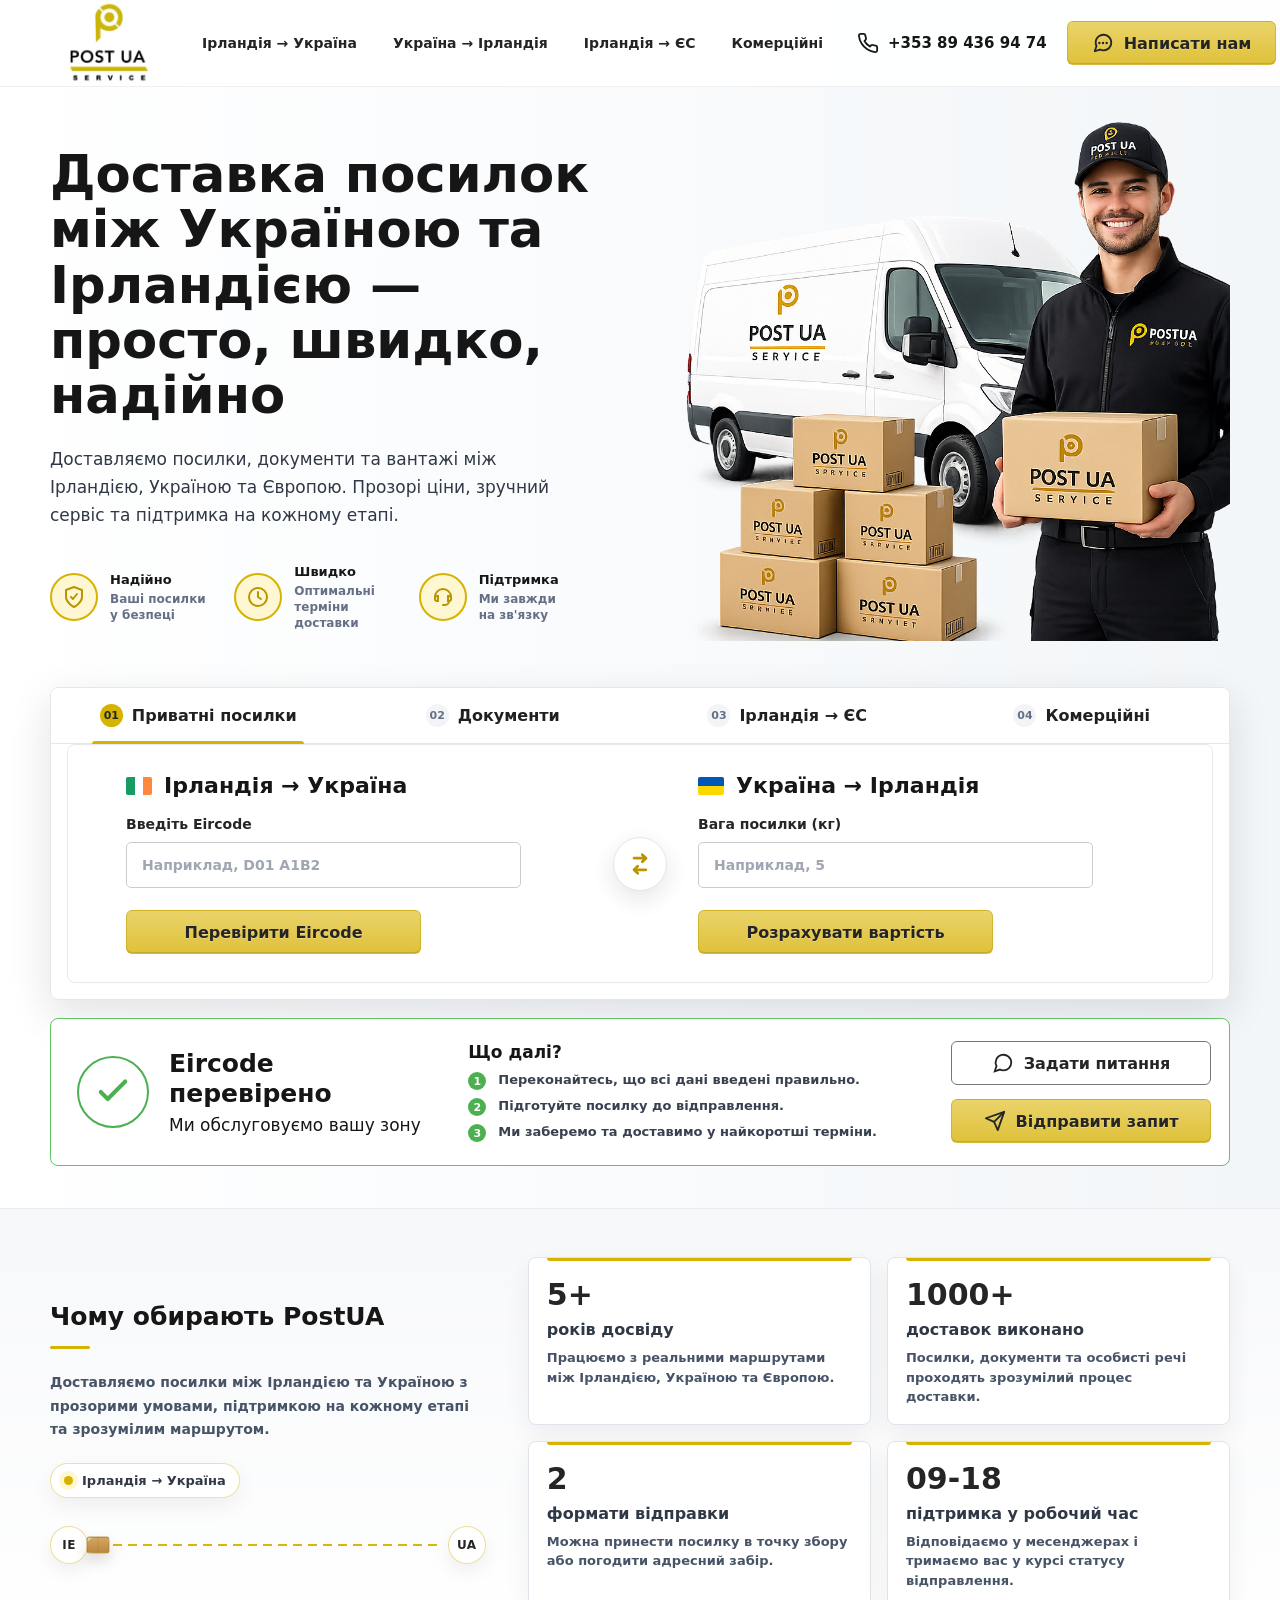
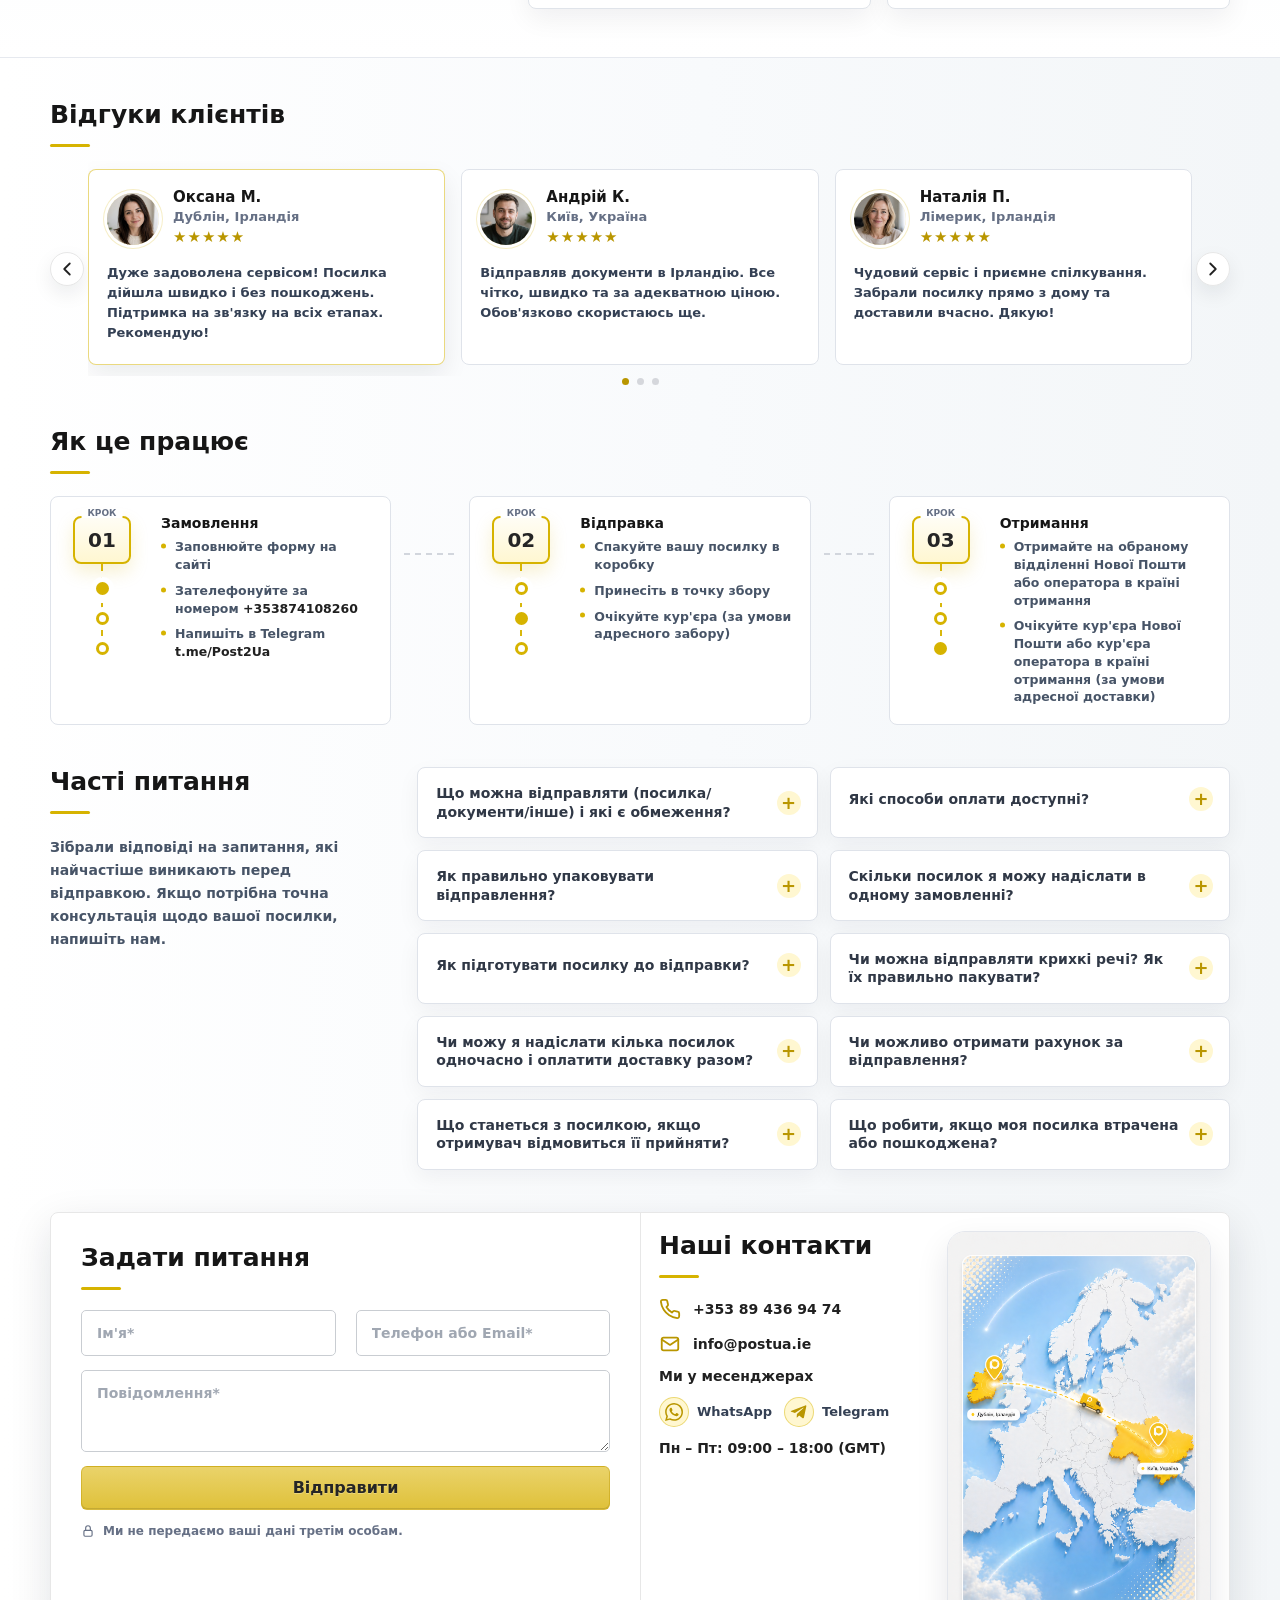
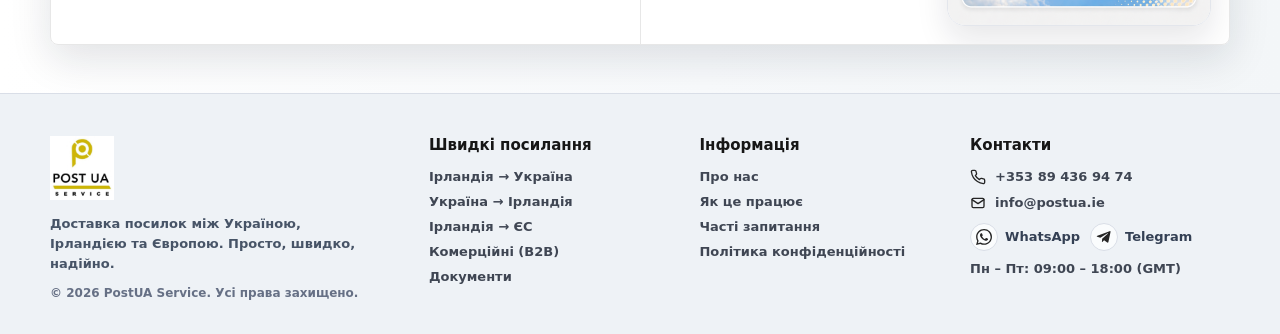
==== index.html @ bb4e8185 "Add PostUA landing page" ====
<!doctype html>
<html lang="uk">
<head>
  <meta charset="utf-8">
  <meta name="viewport" content="width=device-width, initial-scale=1">
  <title>Post UA Service</title>
  <style>
    :root {
      --yellow: #d6b300;
      --yellow-dark: #b99600;
      --yellow-soft: #fff7d1;
      --yellow-rgb: 214, 179, 0;
      --button-yellow: #dfc13a;
      --button-yellow-hover: #d3b423;
      --button-text: #252525;
      --hover-surface: #fffdf5;
      --hover-accent: rgba(214, 179, 0, 0.12);
      --hover-border: rgba(214, 179, 0, 0.42);
      --hover-shadow: 0 10px 24px rgba(15, 23, 42, 0.075);
      --ink: #161616;
      --muted: #667085;
      --line: #e7e7e7;
      --soft: #f8f8f8;
      --green: #4caf50;
      --shadow: 0 14px 42px rgba(15, 23, 42, 0.12);
      --radius: 8px;
      font-family: Inter, ui-sans-serif, system-ui, -apple-system, BlinkMacSystemFont, "Segoe UI", Arial, sans-serif;
    }

    * {
      box-sizing: border-box;
    }

    body {
      margin: 0;
      color: var(--ink);
      background: #fff;
      letter-spacing: 0;
    }

    a {
      color: inherit;
      text-decoration: none;
    }

    button,
    input,
    textarea,
    select {
      font: inherit;
    }

    button {
      cursor: pointer;
    }

    .page {
      overflow: hidden;
      background: linear-gradient(90deg, #ffffff 0%, #f8fafc 55%, #f3f6f8 100%);
    }

    .container {
      width: min(1180px, calc(100% - 48px));
      margin: 0 auto;
    }

    .site-header {
      position: relative;
      z-index: 10;
      background: rgba(255, 255, 255, 0.95);
      border-bottom: 1px solid rgba(231, 231, 231, 0.65);
    }

    .header-inner {
      position: relative;
      display: flex;
      align-items: center;
      gap: 34px;
      min-height: 78px;
    }

    .logo {
      display: inline-flex;
      align-items: center;
      justify-content: center;
      min-width: 118px;
      line-height: 1;
    }

    .logo-img {
      display: block;
      width: 86px;
      height: auto;
    }

    .site-footer .logo-img {
      width: 64px;
    }

    .site-footer .logo {
      min-width: 0;
      justify-content: flex-start;
    }

    .nav {
      display: flex;
      align-items: center;
      justify-content: center;
      flex: 1;
      gap: 36px;
      color: #242424;
      font-size: 14px;
      font-weight: 650;
      white-space: nowrap;
    }

    .menu-toggle {
      display: none;
      width: 44px;
      height: 44px;
      align-items: center;
      justify-content: center;
      flex: 0 0 auto;
      border: 1px solid #dfe3ea;
      border-radius: 6px;
      background: #fff;
      color: #202020;
      box-shadow: 0 8px 18px rgba(15, 23, 42, 0.06);
    }

    .menu-toggle-lines {
      display: grid;
      gap: 5px;
      width: 20px;
    }

    .menu-toggle-lines span {
      display: block;
      height: 2px;
      border-radius: 2px;
      background: currentColor;
      transition: transform 160ms ease, opacity 160ms ease;
    }

    .menu-toggle[aria-expanded="true"] .menu-toggle-lines span:nth-child(1) {
      transform: translateY(7px) rotate(45deg);
    }

    .menu-toggle[aria-expanded="true"] .menu-toggle-lines span:nth-child(2) {
      opacity: 0;
    }

    .menu-toggle[aria-expanded="true"] .menu-toggle-lines span:nth-child(3) {
      transform: translateY(-7px) rotate(-45deg);
    }

    .header-actions {
      display: flex;
      align-items: center;
      gap: 20px;
      margin-left: auto;
      white-space: nowrap;
    }

    .phone-link {
      display: inline-flex;
      align-items: center;
      gap: 9px;
      font-size: 15px;
      font-weight: 800;
    }

    .icon {
      display: inline-flex;
      width: 22px;
      height: 22px;
      align-items: center;
      justify-content: center;
      flex: 0 0 auto;
    }

    .btn {
      display: inline-flex;
      align-items: center;
      justify-content: center;
      gap: 10px;
      min-height: 44px;
      padding: 0 24px;
      border: 1px solid rgba(185, 150, 0, 0.42);
      border-radius: 6px;
      font-weight: 800;
      color: var(--button-text);
      background: linear-gradient(180deg, #ead36a 0%, var(--button-yellow) 100%);
      text-shadow: 0 1px 0 rgba(255, 255, 255, 0.28);
      box-shadow: inset 0 -1px 0 rgba(0, 0, 0, 0.12);
      transition: transform 160ms ease, box-shadow 160ms ease, background 160ms ease, border-color 160ms ease;
    }

    .btn:hover {
      transform: translateY(-1px);
      border-color: rgba(169, 136, 0, 0.58);
      background: linear-gradient(180deg, #e6cd55 0%, var(--button-yellow-hover) 100%);
      box-shadow: 0 7px 16px rgba(var(--yellow-rgb), 0.18), inset 0 -1px 0 rgba(0, 0, 0, 0.12);
    }

    .btn-outline {
      background: #fff;
      border-color: #767676;
      box-shadow: none;
    }

    .btn-outline:hover {
      background: #fbfbfb;
      box-shadow: 0 8px 18px rgba(15, 23, 42, 0.08);
    }

    .hero {
      position: relative;
      padding: 34px 0 104px;
      min-height: 500px;
    }

    .hero-inner {
      position: relative;
      display: grid;
      grid-template-columns: minmax(420px, 0.92fr) minmax(430px, 1fr);
      align-items: center;
      gap: 34px;
    }

    .hero-copy {
      position: relative;
      z-index: 3;
      padding-top: 16px;
    }

    .hero h1 {
      max-width: 620px;
      margin: 0;
      font-size: clamp(35px, 4vw, 52px);
      line-height: 1.08;
      letter-spacing: 0;
      font-weight: 900;
    }

    .hero p {
      max-width: 525px;
      margin: 22px 0 0;
      color: #303846;
      font-size: 17px;
      line-height: 1.65;
      font-weight: 500;
    }

    .hero-features {
      display: grid;
      grid-template-columns: repeat(3, minmax(0, 1fr));
      gap: 28px;
      max-width: 525px;
      margin-top: 34px;
    }

    .feature {
      display: grid;
      grid-template-columns: 48px 1fr;
      gap: 12px;
      align-items: center;
      min-width: 0;
    }

    .feature .feature-icon {
      width: 48px;
      height: 48px;
      display: inline-flex;
      align-items: center;
      justify-content: center;
      border: 2px solid var(--yellow);
      border-radius: 50%;
      color: var(--yellow-dark);
      background: var(--yellow-soft);
    }

    .feature .feature-icon svg {
      width: 24px;
      height: 24px;
      display: block;
    }

    .feature strong,
    .mini-title {
      display: block;
      font-size: 13px;
      font-weight: 900;
    }

    .feature-text {
      display: block;
      min-width: 0;
    }

    .feature-text span {
      display: block;
      margin-top: 4px;
      color: var(--muted);
      font-size: 12px;
      line-height: 1.35;
      font-weight: 600;
    }

    .hero-art {
      position: relative;
      z-index: 1;
      width: 100%;
      min-height: 470px;
      max-height: 520px;
      aspect-ratio: 1.08 / 1;
      margin: 0;
      overflow: hidden;
      border-radius: 8px;
      background: transparent;
    }

    .hero-original-img {
      position: absolute;
      inset: 0;
      width: 100%;
      height: 100%;
      display: block;
      object-fit: cover;
      object-position: 58% center;
      transform: scale(1.02);
    }

    .hero-art::before {
      display: none;
    }

    .hero-art::after {
      display: none;
    }

    .hero-art svg {
      display: none;
    }

    .booking {
      position: relative;
      z-index: 4;
      margin-top: -58px;
    }

    .booking-card,
    .result-panel,
    .contact-panel {
      background: rgba(255, 255, 255, 0.98);
      border: 1px solid var(--line);
      border-radius: var(--radius);
      box-shadow: var(--shadow);
    }

    .booking-card {
      overflow: hidden;
    }

    .tabs {
      display: grid;
      grid-template-columns: repeat(4, 1fr);
      min-height: 56px;
      border-bottom: 1px solid var(--line);
      background: #fff;
    }

    .tab {
      position: relative;
      display: inline-flex;
      align-items: center;
      justify-content: center;
      gap: 9px;
      border: 0;
      background: transparent;
      color: #202020;
      padding: 0 10px;
      font-weight: 750;
    }

    .tab-step {
      width: 23px;
      height: 23px;
      display: inline-flex;
      align-items: center;
      justify-content: center;
      border-radius: 999px;
      background: #f2f4f7;
      color: #667085;
      font-size: 11px;
      font-weight: 900;
      line-height: 1;
      transition: background 160ms ease, color 160ms ease;
    }

    .tab[aria-selected="true"] .tab-step {
      background: var(--yellow);
      color: var(--button-text);
    }

    .tab[aria-selected="true"]::after {
      content: "";
      position: absolute;
      left: 14%;
      right: 14%;
      bottom: -1px;
      height: 3px;
      background: var(--yellow);
      border-radius: 3px 3px 0 0;
    }

    .booking-body {
      position: relative;
      display: grid;
      grid-template-columns: 1fr 1fr;
      min-height: 208px;
      margin: 0 16px 16px;
      overflow: hidden;
      border: 1px solid #e5e8ed;
      border-radius: 8px;
      background: #fff;
    }

    .booking-panel {
      display: none;
    }

    .booking-panel.is-active {
      display: grid;
    }

    .booking-body.booking-body-single {
      grid-template-columns: minmax(0, 1fr) minmax(280px, 0.82fr);
    }

    .route-form {
      display: flex;
      flex-direction: column;
      align-items: flex-start;
      justify-content: center;
      padding: 28px 58px 28px;
    }

    .route-form .field + .field {
      margin-top: 16px;
    }

    .route-form + .route-form {
      border-left: 1px solid var(--line);
    }

    .stage-note {
      display: flex;
      flex-direction: column;
      justify-content: center;
      gap: 10px;
      padding: 28px 34px;
      border-left: 1px solid var(--line);
      background: #fbfcfd;
    }

    .stage-note strong {
      color: var(--yellow-dark);
      font-size: 13px;
      font-weight: 900;
      text-transform: uppercase;
      letter-spacing: 0.04em;
    }

    .stage-note h3 {
      margin: 0;
      font-size: 21px;
      line-height: 1.2;
    }

    .stage-note p {
      margin: 0;
      color: #475467;
      font-size: 14px;
      line-height: 1.55;
    }

    .booking-body.reverse .route-form[data-route="ie-ua"] {
      order: 3;
      border-left: 1px solid var(--line);
    }

    .booking-body.reverse .route-form[data-route="ua-ie"] {
      order: 1;
      border-left: 0;
    }

    .route-heading {
      display: flex;
      align-items: center;
      gap: 12px;
      margin: 0 0 17px;
      font-size: 22px;
      line-height: 1.2;
      font-weight: 900;
    }

    .flag {
      display: inline-grid;
      width: 26px;
      height: 18px;
      overflow: hidden;
      border-radius: 2px;
      box-shadow: inset 0 0 0 1px rgba(0, 0, 0, 0.08);
      flex: 0 0 auto;
    }

    .flag-ie {
      grid-template-columns: repeat(3, 1fr);
    }

    .flag-ie span:nth-child(1) { background: #169b62; }
    .flag-ie span:nth-child(2) { background: #fff; }
    .flag-ie span:nth-child(3) { background: #ff883e; }

    .flag-ua {
      grid-template-rows: repeat(2, 1fr);
    }

    .flag-ua span:nth-child(1) { background: #0057b8; }
    .flag-ua span:nth-child(2) { background: #ffd700; }

    .field {
      display: grid;
      gap: 10px;
      color: #262626;
      font-size: 14px;
      font-weight: 650;
      width: min(395px, 100%);
    }

    .field input,
    .field select,
    .field textarea {
      width: 100%;
      min-height: 46px;
      border: 1px solid #c9cdd2;
      border-radius: 5px;
      padding: 0 15px;
      color: #222;
      background: #fff;
      outline: none;
      transition: border 160ms ease, box-shadow 160ms ease;
    }

    .field input::placeholder,
    .field textarea::placeholder {
      color: #a0a7b2;
    }

    .field textarea {
      min-height: 82px;
      padding-top: 14px;
      resize: vertical;
    }

    .field input:focus,
    .field select:focus,
    .field textarea:focus {
      border-color: var(--yellow-dark);
      box-shadow: 0 0 0 3px rgba(var(--yellow-rgb), 0.18);
    }

    .route-form .btn {
      width: min(295px, 100%);
      margin-top: 22px;
    }

    .swap {
      position: absolute;
      left: 50%;
      top: 50%;
      width: 54px;
      height: 54px;
      display: inline-flex;
      align-items: center;
      justify-content: center;
      border: 1px solid #e3e6ea;
      border-radius: 50%;
      background: #fff;
      color: var(--yellow-dark);
      transform: translate(-50%, -50%);
      box-shadow: 0 8px 22px rgba(15, 23, 42, 0.11);
      transition: transform 160ms ease, box-shadow 160ms ease, border-color 160ms ease;
    }

    .swap:hover {
      border-color: rgba(var(--yellow-rgb), 0.45);
      transform: translate(-50%, -50%) scale(1.03);
      box-shadow: 0 10px 24px rgba(15, 23, 42, 0.14);
    }

    .swap svg {
      width: 28px;
      height: 28px;
    }

    .result-panel {
      display: grid;
      grid-template-columns: 1fr 1.25fr 260px;
      gap: 26px;
      align-items: center;
      margin-top: 18px;
      padding: 22px 18px 22px 26px;
      border-color: #63c466;
      box-shadow: none;
    }

    .result-status {
      display: grid;
      grid-template-columns: 72px 1fr;
      align-items: center;
      gap: 20px;
    }

    .check-circle {
      width: 72px;
      height: 72px;
      display: inline-flex;
      align-items: center;
      justify-content: center;
      border: 2px solid var(--green);
      border-radius: 50%;
      color: var(--green);
    }

    .result-status h2,
    .section-title,
    .contact-panel h2 {
      margin: 0;
      font-size: 25px;
      line-height: 1.2;
      font-weight: 900;
    }

    .result-status p {
      margin: 6px 0 0;
      font-size: 17px;
    }

    .next-steps h3 {
      margin: 0 0 10px;
      font-size: 17px;
      font-weight: 900;
    }

    .next-steps ol {
      display: grid;
      gap: 8px;
      margin: 0;
      padding: 0;
      list-style: none;
      color: #394150;
      font-size: 13px;
      font-weight: 600;
    }

    .next-steps li {
      display: grid;
      grid-template-columns: 20px 1fr;
      gap: 10px;
      align-items: start;
    }

    .step-number {
      width: 18px;
      height: 18px;
      display: inline-flex;
      align-items: center;
      justify-content: center;
      border-radius: 50%;
      color: #fff;
      background: var(--green);
      font-size: 11px;
      font-weight: 900;
    }

    .result-actions {
      display: grid;
      gap: 14px;
    }

    .result-actions .btn {
      width: 100%;
    }

    .section {
      padding: 42px 0 0;
    }

    .section-head {
      margin-bottom: 22px;
    }

    .section-title::after,
    .contact-panel h2::after {
      content: "";
      display: block;
      width: 40px;
      height: 3px;
      margin-top: 14px;
      border-radius: 3px;
      background: var(--yellow);
    }

    .why-section {
      margin-top: 42px;
      padding: 48px 0;
      background: linear-gradient(180deg, #f7f8fa 0%, #fff 100%);
      border-top: 1px solid #e6e9ef;
      border-bottom: 1px solid #e6e9ef;
    }

    .why {
      display: grid;
      grid-template-columns: minmax(300px, 0.9fr) minmax(0, 1.45fr);
      gap: 42px;
      align-items: center;
    }

    .why-copy {
      max-width: 440px;
    }

    .why p {
      margin: 0;
      color: #475467;
      font-size: 14px;
      line-height: 1.65;
      font-weight: 550;
    }

    .trust-badge {
      width: fit-content;
      display: inline-flex;
      align-items: center;
      gap: 9px;
      margin-top: 22px;
      padding: 9px 13px;
      border: 1px solid rgba(var(--yellow-rgb), 0.38);
      border-radius: 999px;
      background: #fff;
      color: #303846;
      font-size: 13px;
      font-weight: 800;
      box-shadow: 0 8px 22px rgba(15, 23, 42, 0.06);
      transition: opacity 160ms ease, border-color 180ms ease, box-shadow 180ms ease, transform 180ms ease;
    }

    .trust-badge.is-changing {
      opacity: 0.64;
    }

    .trust-badge::before {
      content: "";
      width: 9px;
      height: 9px;
      border-radius: 50%;
      background: var(--yellow);
      box-shadow: 0 0 0 5px var(--yellow-soft);
      animation: trustPulse 4.8s ease-in-out infinite;
    }

    .trust-route {
      display: grid;
      grid-template-columns: auto 1fr auto;
      align-items: center;
      gap: 10px;
      margin-top: 28px;
      color: #667085;
      font-size: 12px;
      font-weight: 900;
      letter-spacing: 0.04em;
    }

    .route-point {
      position: relative;
      width: 38px;
      height: 38px;
      display: inline-flex;
      align-items: center;
      justify-content: center;
      border: 1px solid rgba(var(--yellow-rgb), 0.42);
      border-radius: 50%;
      background: #fff;
      color: var(--button-text);
      box-shadow: 0 8px 18px rgba(15, 23, 42, 0.06);
      transition: transform 180ms ease, border-color 180ms ease, box-shadow 180ms ease;
      animation: routePointPulse 5.4s ease-in-out infinite;
    }

    .route-point:last-child {
      animation-delay: 1.35s;
    }

    .route-line {
      position: relative;
      height: 2px;
      background: repeating-linear-gradient(90deg, rgba(var(--yellow-rgb), 0.95) 0 9px, transparent 9px 15px);
      background-size: 30px 2px;
      animation: routeFlow 9s linear infinite;
    }

    .route-line::after {
      content: "";
      position: absolute;
      top: 50%;
      left: 0;
      width: 21px;
      height: 15px;
      border: 1px solid rgba(142, 108, 24, 0.42);
      border-radius: 3px;
      background:
        linear-gradient(135deg, rgba(255, 255, 255, 0.5) 0 12%, transparent 12% 100%),
        linear-gradient(90deg, transparent 0 46%, rgba(142, 108, 24, 0.25) 46% 54%, transparent 54%),
        linear-gradient(180deg, #d2a85f 0%, #bc8740 100%);
      box-shadow: 0 7px 14px rgba(92, 64, 28, 0.18);
      transform: translate(-50%, -50%);
      animation: routeParcel 14s ease-in-out infinite alternate;
    }

    .stats {
      display: grid;
      grid-template-columns: repeat(2, minmax(0, 1fr));
      gap: 16px;
    }

    .stat-card,
    .review-card,
    .work-step {
      min-width: 0;
      border: 1px solid var(--line);
      border-radius: var(--radius);
      background: #fff;
      box-shadow: 0 8px 24px rgba(15, 23, 42, 0.08);
    }

    .stat-card {
      position: relative;
      min-height: 154px;
      padding: 22px 18px 18px;
      text-align: left;
      border-color: #e0e4ea;
      border-radius: 8px;
      box-shadow: 0 10px 26px rgba(15, 23, 42, 0.06);
      overflow: hidden;
      transition: transform 180ms ease, border-color 180ms ease, box-shadow 180ms ease;
    }

    .stat-card::before {
      content: "";
      position: absolute;
      top: 0;
      left: 18px;
      right: 18px;
      height: 3px;
      border-radius: 0 0 3px 3px;
      background: var(--yellow);
      transition: left 180ms ease, right 180ms ease, height 180ms ease, background 180ms ease;
    }

    .stat-value {
      display: block;
      margin-bottom: 10px;
      color: var(--button-text);
      font-size: 30px;
      line-height: 1;
      font-weight: 900;
      transition: color 180ms ease, transform 180ms ease;
    }

    .stat-card strong {
      display: block;
      max-width: none;
      color: #303846;
      font-size: 16px;
      line-height: 1.25;
      font-weight: 850;
    }

    .stat-card span:not(.stat-value) {
      display: block;
      margin-top: 8px;
      color: #475467;
      font-size: 13px;
      line-height: 1.48;
      font-weight: 550;
    }

    .reviews-wrap {
      position: relative;
      padding: 0 38px;
    }

    .reviews-viewport {
      overflow: hidden;
      margin: -8px 0 -12px;
      padding: 8px 0 12px;
    }

    .reviews {
      --review-card-width: calc((100% - 32px) / 3);
      display: flex;
      gap: 16px;
      transition: transform 280ms ease;
      will-change: transform;
    }

    .review-card {
      flex: 0 0 var(--review-card-width);
      padding: 18px 18px 20px;
      min-height: 168px;
      border-color: #dfe3ea;
      box-shadow: none;
      transition: background 180ms ease, border-color 180ms ease, box-shadow 180ms ease, transform 180ms ease;
    }

    .review-card.is-active {
      border-color: rgba(var(--yellow-rgb), 0.5);
      box-shadow: 0 10px 26px rgba(15, 23, 42, 0.08);
    }

    @media (hover: hover) and (pointer: fine) {
      .review-card:hover {
        transform: translateY(-4px);
        border-color: var(--hover-border);
        background: var(--hover-surface);
        box-shadow: var(--hover-shadow);
      }
    }

    .review-top {
      display: grid;
      grid-template-columns: 52px 1fr;
      gap: 14px;
      align-items: center;
    }

    .avatar {
      width: 52px;
      height: 52px;
      display: inline-flex;
      align-items: center;
      justify-content: center;
      border-radius: 50%;
      overflow: hidden;
      background: #f4e5a7;
      box-shadow: 0 0 0 3px #fff, 0 0 0 4px rgba(var(--yellow-rgb), 0.22);
    }

    .avatar img {
      width: 100%;
      height: 100%;
      display: block;
      object-fit: cover;
    }

    .review-top strong {
      display: block;
      font-size: 15px;
      font-weight: 900;
    }

    .review-top span {
      display: block;
      margin-top: 3px;
      color: #667085;
      font-size: 13px;
      font-weight: 600;
    }

    .stars {
      margin-top: 4px;
      color: var(--yellow-dark);
      font-size: 15px;
      letter-spacing: 1px;
    }

    .review-card p {
      margin: 17px 0 0;
      color: #344054;
      font-size: 13px;
      line-height: 1.55;
      font-weight: 550;
    }

    .slider-btn {
      position: absolute;
      top: 50%;
      width: 34px;
      height: 34px;
      display: inline-flex;
      align-items: center;
      justify-content: center;
      border: 1px solid var(--line);
      border-radius: 50%;
      background: #fff;
      color: #222;
      transform: translateY(-50%);
      box-shadow: 0 8px 20px rgba(15, 23, 42, 0.08);
    }

    .slider-btn.prev { left: 0; }
    .slider-btn.next { right: 0; }

    .dots {
      display: flex;
      justify-content: center;
      gap: 8px;
      margin-top: 14px;
    }

    .dot {
      width: 7px;
      height: 7px;
      padding: 0;
      border: 0;
      border-radius: 50%;
      background: #d5d7dc;
      cursor: pointer;
    }

    .dot.active,
    .dot[aria-current="true"] {
      background: var(--yellow-dark);
    }

    .dot:focus-visible {
      outline: 2px solid rgba(var(--yellow-rgb), 0.55);
      outline-offset: 3px;
    }

    .work-grid {
      display: grid;
      grid-template-columns: repeat(3, 1fr);
      gap: 78px;
      position: relative;
    }

    .work-grid::before {
      content: none;
    }

    .work-step {
      position: relative;
      z-index: 1;
      display: grid;
      grid-template-columns: 74px 1fr;
      gap: 18px;
      align-items: start;
      min-height: 190px;
      padding: 18px 18px;
      border-color: #dfe3ea;
      box-shadow: none;
      transition: border-color 180ms ease, box-shadow 180ms ease;
    }

    .work-step:not(:last-child)::after {
      content: "";
      position: absolute;
      top: 56px;
      left: calc(100% + 14px);
      width: 50px;
      border-top: 2px dashed #d2d6dd;
    }

    .work-step strong {
      display: block;
      margin-bottom: 7px;
      font-size: 14px;
      font-weight: 900;
    }

    .work-step p {
      margin: 0;
      color: #475467;
      font-size: 12.5px;
      line-height: 1.42;
      font-weight: 550;
    }

    .work-list {
      display: grid;
      gap: 8px;
      margin: 0;
      padding: 0;
      list-style: none;
      color: #475467;
      font-size: 12.5px;
      line-height: 1.42;
      font-weight: 550;
    }

    .work-list li {
      position: relative;
      padding-left: 14px;
    }

    .work-list li::before {
      content: "";
      position: absolute;
      top: 0.62em;
      left: 0;
      width: 5px;
      height: 5px;
      border-radius: 50%;
      background: var(--yellow);
      transform: translateY(-50%);
    }

    .work-list a {
      color: #202020;
      font-weight: 800;
    }

    .work-visual {
      position: relative;
      width: 66px;
      min-height: 148px;
      display: grid;
      justify-items: center;
      align-content: start;
      margin-top: 1px;
    }

    .work-visual::before {
      content: "";
      position: absolute;
      top: 48px;
      bottom: 10px;
      left: 50%;
      width: 2px;
      background: repeating-linear-gradient(to bottom, rgba(var(--yellow-rgb), 0.95) 0 7px, transparent 7px 13px);
      transform: translateX(-50%);
      transition: opacity 180ms ease, filter 180ms ease;
    }

    .work-visual::after {
      content: "";
      position: absolute;
      top: 4px;
      left: 50%;
      width: 56px;
      height: 56px;
      border-radius: 50%;
      background: var(--hover-accent);
      opacity: 0;
      transform: translateX(-50%) scale(0.82);
      transition: opacity 180ms ease, transform 180ms ease;
    }

    .work-step-number {
      position: relative;
      z-index: 1;
      width: 58px;
      height: 48px;
      display: inline-flex;
      align-items: center;
      justify-content: center;
      border: 2px solid var(--yellow);
      border-radius: 8px;
      background: linear-gradient(180deg, #fffdf5 0%, var(--yellow-soft) 100%);
      color: var(--button-text);
      font-size: 20px;
      line-height: 1;
      font-weight: 900;
      box-shadow: 0 8px 18px rgba(var(--yellow-rgb), 0.18);
      transition: transform 180ms ease, background 180ms ease, box-shadow 180ms ease, border-color 180ms ease;
    }

    .work-step-number::before {
      content: "крок";
      position: absolute;
      top: -9px;
      left: 50%;
      padding: 0 6px;
      background: #fff;
      color: #667085;
      font-size: 9px;
      line-height: 1;
      font-weight: 800;
      text-transform: uppercase;
      transform: translateX(-50%);
      transition: color 180ms ease;
    }

    .work-route-dots {
      position: relative;
      z-index: 1;
      display: grid;
      gap: 17px;
      margin-top: 18px;
    }

    .work-route-dots span {
      width: 13px;
      height: 13px;
      border: 3px solid var(--yellow);
      border-radius: 50%;
      background: #fff;
      box-shadow: 0 0 0 5px #fff;
      transition: transform 180ms ease, border-color 180ms ease, background 180ms ease, box-shadow 180ms ease;
    }

    .work-route-dots span.is-active {
      background: var(--yellow);
    }

    @media (hover: hover) and (pointer: fine) {
      .work-step:hover {
        border-color: var(--hover-border);
        background: var(--hover-surface);
        box-shadow: var(--hover-shadow);
      }

      .work-step:hover .work-visual::before {
        opacity: 0.9;
        filter: drop-shadow(0 0 5px rgba(var(--yellow-rgb), 0.28));
      }

      .work-step:hover .work-visual::after {
        opacity: 1;
        transform: translateX(-50%) scale(1);
      }

      .work-step:hover .work-step-number {
        transform: translateY(-3px);
        border-color: var(--hover-border);
        background: linear-gradient(180deg, var(--hover-surface) 0%, var(--yellow-soft) 100%);
        box-shadow: 0 10px 22px rgba(var(--yellow-rgb), 0.18);
      }

      .work-step:hover .work-step-number::before {
        color: var(--yellow-dark);
      }

      .work-step:hover .work-route-dots span {
        transform: scale(1.08);
        border-color: var(--hover-border);
        box-shadow: 0 0 0 5px #fff, 0 7px 14px rgba(var(--yellow-rgb), 0.16);
      }

      .work-step:hover .work-route-dots span.is-active {
        transform: scale(1.22);
        background: var(--yellow);
        box-shadow: 0 0 0 5px #fff, 0 8px 18px rgba(var(--yellow-rgb), 0.18);
      }
    }

    .faq-block {
      display: grid;
      grid-template-columns: minmax(240px, 0.72fr) minmax(0, 1.8fr);
      gap: 42px;
      align-items: start;
    }

    .faq-intro {
      max-width: 380px;
      margin: 14px 0 0;
      color: #475467;
      font-size: 14px;
      line-height: 1.65;
      font-weight: 550;
    }

    .faq-list {
      display: grid;
      grid-template-columns: repeat(2, minmax(0, 1fr));
      gap: 12px;
    }

    .faq-item {
      min-width: 0;
      overflow: hidden;
      border: 1px solid #dfe3ea;
      border-radius: 8px;
      background: #fff;
      box-shadow: 0 8px 22px rgba(15, 23, 42, 0.05);
      transition: border-color 160ms ease, box-shadow 160ms ease, background 160ms ease, transform 160ms ease;
    }

    .faq-item[open] {
      border-color: rgba(var(--yellow-rgb), 0.55);
      box-shadow: 0 10px 26px rgba(15, 23, 42, 0.08);
    }

    .faq-item summary {
      position: relative;
      min-height: 62px;
      display: flex;
      align-items: center;
      padding: 16px 48px 16px 18px;
      color: #303846;
      cursor: pointer;
      list-style: none;
      font-size: 14px;
      line-height: 1.32;
      font-weight: 800;
      transition: color 160ms ease;
    }

    .faq-item summary::-webkit-details-marker {
      display: none;
    }

    .faq-item summary::after {
      content: "+";
      position: absolute;
      top: 50%;
      right: 16px;
      width: 24px;
      height: 24px;
      display: inline-flex;
      align-items: center;
      justify-content: center;
      border-radius: 50%;
      background: var(--yellow-soft);
      color: var(--yellow-dark);
      font-size: 18px;
      line-height: 1;
      font-weight: 900;
      transform: translateY(-50%);
      transition: background 160ms ease, color 160ms ease, transform 160ms ease, box-shadow 160ms ease;
    }

    .faq-item[open] summary::after {
      content: "-";
    }

    .faq-item p {
      margin: 0;
      padding: 0 18px 17px;
      color: #475467;
      font-size: 13px;
      line-height: 1.55;
      font-weight: 550;
    }

    @media (hover: hover) and (pointer: fine) {
      .faq-item:not([open]):hover {
        transform: translateY(-2px);
        border-color: var(--hover-border);
        background: var(--hover-surface);
        box-shadow: var(--hover-shadow);
      }

      .faq-item:not([open]):hover summary {
        color: #202020;
      }

      .faq-item:not([open]):hover summary::after {
        background: var(--yellow-soft);
        color: var(--button-text);
        transform: translateY(-50%) scale(1.06);
        box-shadow: 0 7px 15px rgba(var(--yellow-rgb), 0.18);
      }
    }

    .contact-panel {
      display: grid;
      grid-template-columns: minmax(0, 1fr) minmax(0, 1fr);
      align-items: stretch;
      overflow: hidden;
    }

    .question-form,
    .contact-info {
      min-width: 0;
      min-height: 360px;
      padding: 30px 30px 28px;
    }

    .question-form {
      display: flex;
      flex-direction: column;
    }

    .contact-info {
      position: relative;
      display: grid;
      grid-template-columns: minmax(215px, 1fr) minmax(0, 1fr);
      grid-template-rows: auto 1fr;
      column-gap: 24px;
      align-items: start;
      padding: 18px;
      border-left: 1px solid var(--line);
      overflow: hidden;
    }

    .form-grid {
      display: grid;
      grid-template-columns: 1fr 1fr;
      gap: 14px 20px;
      width: 100%;
      margin-top: 20px;
    }

    .form-grid .field {
      width: 100%;
      min-width: 0;
    }

    .form-grid .wide,
    .question-form .btn,
    .privacy {
      grid-column: 1 / -1;
    }

    .question-form .btn {
      width: 100%;
      margin-top: 0;
    }

    .privacy {
      display: flex;
      align-items: center;
      gap: 8px;
      color: #667085;
      font-size: 12px;
      font-weight: 600;
    }

    .contact-info h2 {
      position: relative;
      grid-column: 1;
      grid-row: 1;
      z-index: 2;
    }

    .contact-list {
      display: grid;
      gap: 13px;
      margin-top: 20px;
      color: #202020;
      font-size: 14px;
      font-weight: 700;
      width: 100%;
      min-width: 0;
      position: relative;
      grid-column: 1;
      grid-row: 2;
      z-index: 2;
    }

    .contact-row,
    .messengers {
      display: flex;
      align-items: center;
      gap: 12px;
    }

    .contact-row {
      width: fit-content;
      padding: 7px 8px;
      margin: -7px -8px;
      border-radius: 8px;
      transition: color 160ms ease, background 160ms ease, transform 160ms ease;
    }

    .contact-row svg {
      color: var(--yellow-dark);
      transition: transform 160ms ease, color 160ms ease;
    }

    .messenger {
      display: inline-flex;
      align-items: center;
      gap: 8px;
      color: #344054;
      font-size: 13px;
      font-weight: 700;
      border-radius: 999px;
      transition: color 160ms ease, transform 160ms ease;
    }

    .messenger-dot {
      width: 30px;
      height: 30px;
      display: inline-flex;
      align-items: center;
      justify-content: center;
      flex: 0 0 auto;
      border: 1px solid rgba(var(--yellow-rgb), 0.45);
      border-radius: 50%;
      background: var(--yellow-soft);
      color: var(--yellow-dark);
      transition: background 160ms ease, border-color 160ms ease, box-shadow 160ms ease, transform 160ms ease;
    }

    .messenger-dot svg {
      width: 18px;
      height: 18px;
      fill: currentColor;
      stroke: none;
    }

    @media (hover: hover) and (pointer: fine) {
      .contact-row:hover {
        color: var(--button-text);
        background: var(--hover-surface);
        transform: translateX(3px);
      }

      .contact-row:hover svg {
        color: var(--button-text);
        transform: scale(1.08);
      }

      .messenger:hover {
        color: var(--button-text);
        transform: translateY(-2px);
      }

      .messenger:hover .messenger-dot {
        border-color: var(--hover-border);
        background: var(--hover-surface);
        box-shadow: 0 8px 16px rgba(var(--yellow-rgb), 0.18);
        transform: scale(1.06);
      }
    }

    .contact-art {
      position: relative;
      right: auto;
      bottom: auto;
      z-index: 1;
      display: block;
      grid-column: 2;
      grid-row: 1 / 3;
      width: 100%;
      height: 100%;
      min-width: 0;
      min-height: 0;
      margin: 0;
      justify-self: stretch;
      align-self: stretch;
      border: 1px solid rgba(223, 227, 234, 0.9);
      border-radius: 18px;
      box-shadow: 0 14px 32px rgba(15, 23, 42, 0.1);
      object-fit: cover;
      object-position: center;
      opacity: 0.96;
    }

    .site-footer {
      margin-top: 48px;
      background: #eef2f6;
      border-top: 1px solid #d9dee7;
    }

    .footer-main {
      display: grid;
      grid-template-columns: 1.5fr 1fr 1fr 1.2fr;
      gap: 54px;
      padding: 42px 0 32px;
    }

    .footer-copy {
      margin: 14px 0 10px;
      color: #475467;
      font-size: 13px;
      line-height: 1.55;
      font-weight: 550;
    }

    .footer-note {
      margin: 0;
      color: #667085;
      font-size: 12px;
      line-height: 1.5;
      font-weight: 600;
    }

    .footer-brand {
      display: grid;
      align-content: start;
      justify-items: start;
    }

    .footer-col h3 {
      margin: 0 0 15px;
      font-size: 15px;
      font-weight: 900;
    }

    .footer-col ul {
      display: grid;
      gap: 10px;
      margin: 0;
      padding: 0;
      list-style: none;
      color: #3f4653;
      font-size: 13px;
      font-weight: 600;
    }

    .footer-col {
      min-width: 0;
    }

    .footer-contact-row {
      display: flex;
      align-items: center;
      gap: 9px;
    }

    .footer-contact-row svg {
      width: 16px;
      height: 16px;
      flex: 0 0 auto;
      color: var(--button-text);
    }

    .footer-messengers {
      display: flex;
      gap: 10px;
      align-items: center;
      flex-wrap: wrap;
      padding-top: 2px;
    }

    .footer-messenger {
      display: inline-flex;
      align-items: center;
      gap: 7px;
      color: #344054;
      font-size: 13px;
      font-weight: 700;
    }

    .footer-messenger-icon {
      width: 28px;
      height: 28px;
      display: inline-flex;
      align-items: center;
      justify-content: center;
      flex: 0 0 auto;
      border: 1px solid #d9dee7;
      border-radius: 50%;
      background: rgba(255, 255, 255, 0.72);
      color: var(--button-text);
    }

    .footer-messenger-icon svg {
      width: 16px;
      height: 16px;
    }

    .footer-messenger-icon .icon-fill {
      fill: currentColor;
      stroke: none;
    }

    .footer-messenger-icon .icon-line {
      fill: none;
      stroke: currentColor;
      stroke-width: 2;
      stroke-linecap: round;
      stroke-linejoin: round;
    }

    @keyframes routeFlow {
      from {
        background-position: 0 0;
      }

      to {
        background-position: 30px 0;
      }
    }

    @keyframes routeParcel {
      0% {
        left: 0;
        transform: translate(-50%, -50%) scale(0.94);
      }

      12%,
      88% {
        transform: translate(-50%, -50%) scale(1);
      }

      100% {
        left: 100%;
        transform: translate(-50%, -50%) scale(0.94);
      }
    }

    @keyframes trustPulse {
      0%,
      100% {
        box-shadow: 0 0 0 5px var(--yellow-soft);
      }

      50% {
        box-shadow: 0 0 0 8px rgba(var(--yellow-rgb), 0.14);
      }
    }

    @keyframes routePointPulse {
      0%,
      100% {
        filter: drop-shadow(0 0 0 rgba(var(--yellow-rgb), 0));
      }

      50% {
        filter: drop-shadow(0 0 7px rgba(var(--yellow-rgb), 0.18));
      }
    }

    @media (prefers-reduced-motion: reduce) {
      .trust-badge::before,
      .route-point,
      .route-line,
      .route-line::after {
        animation: none;
      }
    }

    @media (max-width: 1060px) {
      .header-inner {
        gap: 18px;
      }

      .nav {
        gap: 18px;
        font-size: 13px;
      }

      .hero-inner {
        grid-template-columns: 1fr;
      }

      .hero-art {
        margin: 10px 0 0;
        min-height: 420px;
        max-height: none;
        aspect-ratio: 1.35 / 1;
        border-radius: 8px;
      }

      .booking {
        margin-top: 24px;
      }

      .why,
      .faq-block,
      .contact-panel,
      .result-panel {
        grid-template-columns: 1fr;
      }

      .result-actions {
        grid-template-columns: 1fr 1fr;
      }

      .stats,
      .faq-list {
        grid-template-columns: repeat(2, 1fr);
      }

      .reviews {
        --review-card-width: calc((100% - 16px) / 2);
      }

      .why-copy {
        max-width: 620px;
      }

      .work-grid {
        grid-template-columns: 1fr;
        gap: 22px;
      }

      .work-grid::before {
        display: none;
      }

      .work-step:not(:last-child)::after {
        display: none;
      }

      .work-step {
        grid-template-columns: 74px 1fr;
      }

      .contact-info {
        border-left: 0;
        border-top: 1px solid var(--line);
      }

      .footer-main {
        grid-template-columns: repeat(2, 1fr);
      }
    }

    @media (max-width: 820px) {
      .container {
        width: min(100% - 30px, 680px);
      }

      .header-inner {
        flex-wrap: nowrap;
        gap: 12px;
        min-height: auto;
        padding: 16px 0;
      }

      .logo {
        min-width: 0;
        margin-right: auto;
        justify-content: flex-start;
      }

      .nav {
        position: absolute;
        order: 4;
        z-index: 30;
        top: calc(100% + 10px);
        left: 0;
        right: 0;
        display: none;
        width: 100%;
        padding: 10px;
        border: 1px solid #e0e4ea;
        border-radius: 8px;
        background: #fff;
        box-shadow: 0 18px 40px rgba(15, 23, 42, 0.14);
        text-align: left;
        white-space: normal;
      }

      .nav.is-open {
        display: grid;
        gap: 4px;
      }

      .nav a {
        display: block;
        padding: 13px 14px;
        border-radius: 6px;
      }

      .nav a:hover {
        background: var(--yellow-soft);
      }

      .menu-toggle {
        display: inline-flex;
        order: 3;
      }

      .header-actions {
        order: 2;
        gap: 14px;
        margin-left: 0;
      }

      .phone-link {
        width: 44px;
        height: 44px;
        justify-content: center;
        gap: 0;
        border: 1px solid #dfe3ea;
        border-radius: 6px;
        background: #fff;
        box-shadow: 0 8px 18px rgba(15, 23, 42, 0.06);
      }

      .phone-link span:last-child {
        display: none;
      }

      .hero {
        padding-top: 22px;
      }

      .hero-art {
        min-height: 320px;
        aspect-ratio: 4 / 3;
      }

      .hero-original-img {
        object-position: 58% center;
      }

      .hero-features,
      .tabs,
      .booking-body,
      .work-grid {
        grid-template-columns: 1fr;
      }

      .booking-body.booking-body-single {
        grid-template-columns: 1fr;
      }

      .feature {
        grid-template-columns: 48px 1fr;
      }

      .route-form {
        padding: 24px;
      }

      .booking-panel:not(.reverse) .route-form + .route-form {
        border-left: 0;
        border-top: 1px solid var(--line);
      }

      .route-form[data-route="ie-ua"] {
        order: 1;
      }

      .route-form[data-route="ua-ie"] {
        order: 3;
        border-left: 0;
        border-top: 1px solid var(--line);
      }

      .booking-body.reverse .route-form[data-route="ua-ie"] {
        order: 1;
        border-top: 0;
      }

      .booking-body.reverse .route-form[data-route="ie-ua"] {
        order: 3;
        border-left: 0;
        border-top: 1px solid var(--line);
      }

      .swap {
        position: relative;
        order: 2;
        top: auto;
        left: auto;
        right: auto;
        justify-self: center;
        z-index: 2;
        width: 48px;
        height: 48px;
        margin: -24px 0;
        transform: none;
      }

      .swap svg {
        width: 25px;
        height: 25px;
        transform: rotate(90deg);
      }

      .stage-note {
        border-left: 0;
        border-top: 1px solid var(--line);
        padding: 24px;
      }

      .swap:hover {
        transform: scale(1.03);
      }

      .tabs {
        min-height: auto;
      }

      .tab {
        min-height: 48px;
      }

      .result-actions,
      .stats,
      .faq-list,
      .form-grid,
      .footer-main {
        grid-template-columns: 1fr;
      }

      .reviews {
        --review-card-width: 100%;
      }

      .question-form,
      .contact-info {
        min-height: auto;
        padding: 24px;
      }

      .contact-info {
        grid-template-columns: 1fr;
        padding: 18px;
      }

      .contact-info h2,
      .contact-list,
      .contact-art {
        grid-column: 1;
        grid-row: auto;
      }

      .stat-card {
        min-height: auto;
        padding: 20px 18px 18px;
      }

      .stat-card::before {
        left: 18px;
        right: 18px;
      }

      .stat-card strong {
        font-size: 16px;
      }

      .stat-value {
        font-size: 28px;
      }

      .reviews-wrap {
        padding: 0;
      }

      .slider-btn {
        display: none;
      }

      .contact-list {
        width: 100%;
      }

      .contact-art {
        position: relative;
        right: auto;
        bottom: auto;
        margin: 18px auto 0;
        width: 100%;
        height: 360px;
      }
    }

    @media (max-width: 560px) {
      .header-actions .btn {
        width: 44px;
        padding: 0;
      }

      .header-actions .btn span {
        display: none;
      }

      .hero h1 {
        font-size: 34px;
      }

      .hero-art {
        min-height: 260px;
        aspect-ratio: 1.12 / 1;
      }

      .hero p {
        font-size: 15px;
      }

      .container {
        width: min(100% - 24px, 680px);
      }

      .route-heading {
        font-size: 20px;
      }

      .result-status {
        grid-template-columns: 56px 1fr;
      }

      .check-circle {
        width: 56px;
        height: 56px;
      }

      .messengers {
        align-items: flex-start;
        flex-direction: column;
      }

      .contact-art {
        height: 300px;
      }
    }
  </style>
</head>
<body>
  <div class="page">
    <header class="site-header">
      <div class="container header-inner">
        <a class="logo" href="#" aria-label="Post UA Service">
          <img class="logo-img" src="post-ua-service-logo.jpg" alt="POST UA Service">
        </a>
        <button class="menu-toggle" type="button" aria-controls="primary-nav" aria-expanded="false" aria-label="Відкрити меню">
          <span class="menu-toggle-lines" aria-hidden="true">
            <span></span>
            <span></span>
            <span></span>
          </span>
        </button>
        <nav class="nav" id="primary-nav" aria-label="Основна навігація">
          <a href="#private">Ірландія → Україна</a>
          <a href="#private">Україна → Ірландія</a>
          <a href="#private">Ірландія → ЄС</a>
          <a href="#private">Комерційні</a>
        </nav>
        <div class="header-actions">
          <a class="phone-link" href="tel:+353894369474">
            <svg class="icon" viewBox="0 0 24 24" fill="none" aria-hidden="true">
              <path d="M22 16.9v3a2 2 0 0 1-2.18 2 19.8 19.8 0 0 1-8.63-3.07 19.5 19.5 0 0 1-6-6A19.8 19.8 0 0 1 2.1 4.18 2 2 0 0 1 4.1 2h3a2 2 0 0 1 2 1.72c.13.96.35 1.9.67 2.8a2 2 0 0 1-.45 2.11L8.1 9.86a16 16 0 0 0 6 6l1.23-1.23a2 2 0 0 1 2.11-.45c.9.32 1.84.54 2.8.67A2 2 0 0 1 22 16.9Z" stroke="currentColor" stroke-width="2" stroke-linecap="round" stroke-linejoin="round"/>
            </svg>
            <span>+353 89 436 94 74</span>
          </a>
          <a class="btn" href="#question">
            <svg class="icon" viewBox="0 0 24 24" fill="none" aria-hidden="true">
              <path d="M21 11.5a8.4 8.4 0 0 1-.9 3.8 8.5 8.5 0 0 1-7.6 4.7 8.4 8.4 0 0 1-3.8-.9L3 21l1.9-5.7a8.4 8.4 0 0 1-.9-3.8 8.5 8.5 0 0 1 4.7-7.6 8.4 8.4 0 0 1 3.8-.9H13a8.5 8.5 0 0 1 8 8v.5Z" stroke="currentColor" stroke-width="2" stroke-linecap="round" stroke-linejoin="round"/>
              <path d="M8 12h.01M12 12h.01M16 12h.01" stroke="currentColor" stroke-width="2.6" stroke-linecap="round"/>
            </svg>
            <span>Написати нам</span>
          </a>
        </div>
      </div>
    </header>

    <main>
      <section class="hero">
        <div class="container hero-inner">
          <div class="hero-copy">
            <h1>Доставка посилок між Україною та Ірландією — просто, швидко, надійно</h1>
            <p>Доставляємо посилки, документи та вантажі між Ірландією, Україною та Європою. Прозорі ціни, зручний сервіс та підтримка на кожному етапі.</p>
            <div class="hero-features">
              <div class="feature">
                <span class="feature-icon">
                  <svg class="icon" viewBox="0 0 24 24" fill="none" aria-hidden="true">
                    <path d="M12 22s8-4 8-10V5l-8-3-8 3v7c0 6 8 10 8 10Z" stroke="currentColor" stroke-width="2" stroke-linejoin="round"/>
                    <path d="m9 12 2 2 4-5" stroke="currentColor" stroke-width="2" stroke-linecap="round" stroke-linejoin="round"/>
                  </svg>
                </span>
                <span class="feature-text"><strong>Надійно</strong><span>Ваші посилки у безпеці</span></span>
              </div>
              <div class="feature">
                <span class="feature-icon">
                  <svg class="icon" viewBox="0 0 24 24" fill="none" aria-hidden="true">
                    <circle cx="12" cy="12" r="9" stroke="currentColor" stroke-width="2"/>
                    <path d="M12 7v5l3 2" stroke="currentColor" stroke-width="2" stroke-linecap="round" stroke-linejoin="round"/>
                  </svg>
                </span>
                <span class="feature-text"><strong>Швидко</strong><span>Оптимальні терміни доставки</span></span>
              </div>
              <div class="feature">
                <span class="feature-icon">
                  <svg class="icon" viewBox="0 0 24 24" fill="none" aria-hidden="true">
                    <path d="M4 14v-2a8 8 0 0 1 16 0v2" stroke="currentColor" stroke-width="2" stroke-linecap="round"/>
                    <path d="M4 14a2 2 0 0 0 2 2h1v-5H6a2 2 0 0 0-2 2v1Zm16 0a2 2 0 0 1-2 2h-1v-5h1a2 2 0 0 1 2 2v1Z" stroke="currentColor" stroke-width="2"/>
                    <path d="M18 16a4 4 0 0 1-4 4h-2" stroke="currentColor" stroke-width="2" stroke-linecap="round"/>
                  </svg>
                </span>
                <span class="feature-text"><strong>Підтримка</strong><span>Ми завжди на зв'язку</span></span>
              </div>
            </div>
          </div>
          <div class="hero-art" aria-hidden="true">
            <img class="hero-original-img" src="hero-original.png" alt="">
            <svg viewBox="0 0 720 360" role="img">
              <defs>
                <linearGradient id="sea" x1="0" x2="1" y1="0" y2="1">
                  <stop offset="0" stop-color="#8ec4d8"/>
                  <stop offset="1" stop-color="#d8eef6"/>
                </linearGradient>
                <linearGradient id="cliff" x1="0" x2="0" y1="0" y2="1">
                  <stop offset="0" stop-color="#6d7f67"/>
                  <stop offset="1" stop-color="#3e5149"/>
                </linearGradient>
                <filter id="softShadow" x="-20%" y="-20%" width="140%" height="160%">
                  <feDropShadow dx="0" dy="8" stdDeviation="7" flood-color="#111827" flood-opacity="0.2"/>
                </filter>
              </defs>
              <rect width="720" height="360" fill="#dff1ff"/>
              <circle cx="126" cy="65" r="36" fill="#fff" opacity=".85"/>
              <ellipse cx="178" cy="72" rx="84" ry="22" fill="#fff" opacity=".9"/>
              <ellipse cx="585" cy="54" rx="92" ry="25" fill="#fff" opacity=".9"/>
              <ellipse cx="646" cy="71" rx="55" ry="18" fill="#fff" opacity=".84"/>
              <path d="M0 185 C80 160 145 184 228 163 C302 144 374 151 445 176 C525 203 604 184 720 162 L720 360 L0 360Z" fill="#ebf4dd"/>
              <path d="M0 193 C82 175 130 194 217 177 C306 158 394 160 470 187 C560 220 627 198 720 181 L720 360 L0 360Z" fill="url(#sea)"/>
              <path d="M0 176 C52 138 117 128 177 143 C226 155 266 149 325 138 L360 212 C256 236 152 238 0 232Z" fill="url(#cliff)"/>
              <path d="M32 158 C88 171 151 168 200 149 C136 206 87 220 0 217 L0 186Z" fill="#576b58"/>
              <path d="M0 221 C72 223 146 219 217 199 C258 187 300 192 344 209 L338 360 L0 360Z" fill="#eef4e8"/>
              <g transform="translate(432 36)">
                <path d="M61 47v201" stroke="#6b5b43" stroke-width="8"/>
                <path d="M44 58h34l-3 20H47Z" fill="#b99600"/>
                <path d="M52 31h18l-3 26H55Z" fill="#a98800"/>
                <path d="M61 1l8 24 23 6-20 10 3 24-14-16-15 16 3-24-20-10 24-6Z" fill="#6f716e"/>
                <path d="M47 245h28l12 43H35Z" fill="#5a4e3c"/>
              </g>
              <g transform="translate(530 76)">
                <rect x="25" y="126" width="118" height="75" fill="#f0d8ac"/>
                <rect x="41" y="98" width="30" height="35" fill="#f3e4c4"/>
                <rect x="94" y="100" width="33" height="33" fill="#f3e4c4"/>
                <path d="M40 102 C49 68 62 67 70 102Z" fill="#0f70a9"/>
                <path d="M92 103 C105 60 120 60 130 103Z" fill="#0f70a9"/>
                <path d="M62 80h7v-26h-7Z" fill="#a98800"/>
                <path d="M112 77h7v-34h-7Z" fill="#a98800"/>
                <path d="M58 54h16l-8-16Z" fill="#b99600"/>
                <path d="M108 43h16l-8-18Z" fill="#b99600"/>
                <circle cx="84" cy="101" r="25" fill="#d6b300"/>
                <path d="M63 104 C67 74 102 74 106 104Z" fill="#0f70a9"/>
                <rect x="78" y="63" width="10" height="28" fill="#a98800"/>
                <path d="M72 62h22l-11-21Z" fill="#b99600"/>
                <path d="M54 139h58" stroke="#b88f4e" stroke-width="3"/>
              </g>
              <g filter="url(#softShadow)" transform="translate(206 210)">
                <path d="M22 28c4-26 22-43 49-43h204c19 0 37 15 40 34l14 88H20Z" fill="#f9fafb"/>
                <path d="M58 20h131v75H38V47c0-14 7-27 20-27Z" fill="#fff"/>
                <path d="M191 20h75c18 0 33 14 35 32l5 43H191Z" fill="#f1f3f5"/>
                <path d="M60 30h52v48H42V48c0-10 8-18 18-18Z" fill="#dbe8f3"/>
                <rect x="126" y="38" width="84" height="33" rx="4" fill="#fff"/>
                <text x="142" y="58" font-size="24" font-family="Arial, sans-serif" font-weight="900" fill="#161616">POST UA</text>
                <text x="164" y="75" font-size="9" font-family="Arial, sans-serif" font-weight="800" letter-spacing="5" fill="#161616">SERVICE</text>
                <circle cx="121" cy="50" r="17" fill="none" stroke="#d6b300" stroke-width="6"/>
                <rect x="111" y="62" width="6" height="20" fill="#d6b300"/>
                <rect x="20" y="94" width="322" height="13" fill="#111"/>
                <circle cx="82" cy="111" r="27" fill="#1f2933"/>
                <circle cx="82" cy="111" r="13" fill="#cfd5dc"/>
                <circle cx="262" cy="111" r="27" fill="#1f2933"/>
                <circle cx="262" cy="111" r="13" fill="#cfd5dc"/>
              </g>
              <g transform="translate(598 216)">
                <rect x="0" y="74" width="66" height="54" fill="#c8924d"/>
                <rect x="66" y="74" width="62" height="54" fill="#d6a15b"/>
                <rect x="27" y="20" width="62" height="54" fill="#d8a45f"/>
                <rect x="89" y="34" width="55" height="40" fill="#c8924d"/>
                <path d="M35 20v54M97 34v40M66 74v54" stroke="#a87332" stroke-width="2"/>
                <circle cx="52" cy="43" r="9" fill="none" stroke="#d6b300" stroke-width="3"/>
                <path d="M47 51v12" stroke="#d6b300" stroke-width="3"/>
                <text x="18" y="110" font-size="11" font-family="Arial" font-weight="800" fill="#68420f">POST UA</text>
              </g>
            </svg>
          </div>
        </div>
      </section>

      <section class="booking container" id="private" aria-label="Розрахунок доставки">
        <div class="booking-card">
          <div class="tabs" role="tablist" aria-label="Тип відправлення">
            <button class="tab" id="booking-tab-private" type="button" role="tab" aria-selected="true" aria-controls="booking-panel-private" data-stage-tab="private">
              <span class="tab-step">01</span>
              <span>Приватні посилки</span>
            </button>
            <button class="tab" id="booking-tab-documents" type="button" role="tab" aria-selected="false" aria-controls="booking-panel-documents" data-stage-tab="documents">
              <span class="tab-step">02</span>
              <span>Документи</span>
            </button>
            <button class="tab" id="booking-tab-eu" type="button" role="tab" aria-selected="false" aria-controls="booking-panel-eu" data-stage-tab="eu">
              <span class="tab-step">03</span>
              <span>Ірландія → ЄС</span>
            </button>
            <button class="tab" id="booking-tab-commercial" type="button" role="tab" aria-selected="false" aria-controls="booking-panel-commercial" data-stage-tab="commercial">
              <span class="tab-step">04</span>
              <span>Комерційні</span>
            </button>
          </div>
          <div class="booking-body booking-panel is-active" id="booking-panel-private" role="tabpanel" aria-labelledby="booking-tab-private" data-stage-panel="private">
            <form class="route-form" data-route="ie-ua">
              <h2 class="route-heading">
                <span class="flag flag-ie" aria-hidden="true"><span></span><span></span><span></span></span>
                Ірландія → Україна
              </h2>
              <label class="field">
                <span>Введіть Eircode</span>
                <input type="text" placeholder="Наприклад, D01 A1B2" autocomplete="postal-code">
              </label>
              <button class="btn" type="button">Перевірити Eircode</button>
            </form>
            <button class="swap" type="button" aria-label="Поміняти напрямки місцями">
              <svg viewBox="0 0 24 24" fill="none" aria-hidden="true">
                <path d="M7 7h10" stroke="currentColor" stroke-width="2.4" stroke-linecap="round"/>
                <path d="m14 4 3 3-3 3" stroke="currentColor" stroke-width="2.4" stroke-linecap="round" stroke-linejoin="round"/>
                <path d="M17 17H7" stroke="currentColor" stroke-width="2.4" stroke-linecap="round"/>
                <path d="m10 14-3 3 3 3" stroke="currentColor" stroke-width="2.4" stroke-linecap="round" stroke-linejoin="round"/>
              </svg>
            </button>
            <form class="route-form" data-route="ua-ie">
              <h2 class="route-heading">
                <span class="flag flag-ua" aria-hidden="true"><span></span><span></span></span>
                Україна → Ірландія
              </h2>
              <label class="field">
                <span>Вага посилки (кг)</span>
                <input type="text" inputmode="decimal" placeholder="Наприклад, 5" autocomplete="off">
              </label>
              <button class="btn" type="button">Розрахувати вартість</button>
            </form>
          </div>
          <div class="booking-body booking-panel" id="booking-panel-documents" role="tabpanel" aria-labelledby="booking-tab-documents" data-stage-panel="documents" hidden>
            <form class="route-form" data-route="documents-ie-ua">
              <h2 class="route-heading">
                <span class="flag flag-ie" aria-hidden="true"><span></span><span></span><span></span></span>
                Ірландія → Україна
              </h2>
              <label class="field">
                <span>Введіть Eircode / ER-код</span>
                <input type="text" placeholder="Наприклад, D01 A1B2" autocomplete="postal-code">
              </label>
              <button class="btn" type="button">Перевірити код</button>
            </form>
            <form class="route-form" data-route="documents-ua-ie">
              <h2 class="route-heading">
                <span class="flag flag-ua" aria-hidden="true"><span></span><span></span></span>
                Україна → Ірландія
              </h2>
              <label class="field">
                <span>Код або індекс відправлення</span>
                <input type="text" placeholder="Формат буде уточнено" autocomplete="off">
              </label>
              <button class="btn" type="button">Продовжити</button>
            </form>
          </div>
          <div class="booking-body booking-panel booking-body-single" id="booking-panel-eu" role="tabpanel" aria-labelledby="booking-tab-eu" data-stage-panel="eu" hidden>
            <form class="route-form" data-route="ie-eu">
              <h2 class="route-heading">
                <span class="flag flag-ie" aria-hidden="true"><span></span><span></span><span></span></span>
                Ірландія → ЄС
              </h2>
              <label class="field">
                <span>Введіть Eircode</span>
                <input type="text" placeholder="Наприклад, D01 A1B2" autocomplete="postal-code">
              </label>
              <label class="field">
                <span>Країна отримання</span>
                <input type="text" placeholder="Наприклад, Німеччина" autocomplete="country-name">
              </label>
              <button class="btn" type="button">Залишити запит</button>
            </form>
            <div class="stage-note">
              <strong>Етап 03</strong>
              <h3>Доставка з Ірландії до країн ЄС</h3>
              <p>На цьому етапі достатньо ввести Eircode та країну отримання. Деталі маршруту й вартість можна уточнити після запиту.</p>
            </div>
          </div>
          <div class="booking-body booking-panel booking-body-single" id="booking-panel-commercial" role="tabpanel" aria-labelledby="booking-tab-commercial" data-stage-panel="commercial" hidden>
            <form class="route-form" data-route="commercial">
              <h2 class="route-heading">
                Комерційні відправлення
              </h2>
              <label class="field">
                <span>Назва компанії</span>
                <input type="text" placeholder="Вкажіть компанію" autocomplete="organization">
              </label>
              <label class="field">
                <span>Телефон або Email</span>
                <input type="text" placeholder="Контакт для зв'язку" autocomplete="email">
              </label>
              <button class="btn" type="button">Обговорити умови</button>
            </form>
            <div class="stage-note">
              <strong>Етап 04</strong>
              <h3>Умови для B2B-відправлень</h3>
              <p>Для комерційних вантажів краще погодити обсяг, регулярність, документи та формат забору окремо.</p>
            </div>
          </div>
        </div>

        <div class="result-panel" aria-live="polite">
          <div class="result-status">
            <span class="check-circle">
              <svg width="42" height="42" viewBox="0 0 24 24" fill="none" aria-hidden="true">
                <path d="m5 12 4 4L19 6" stroke="currentColor" stroke-width="2.3" stroke-linecap="round" stroke-linejoin="round"/>
              </svg>
            </span>
            <div>
              <h2>Eircode перевірено</h2>
              <p>Ми обслуговуємо вашу зону</p>
            </div>
          </div>
          <div class="next-steps">
            <h3>Що далі?</h3>
            <ol>
              <li><span class="step-number">1</span><span>Переконайтесь, що всі дані введені правильно.</span></li>
              <li><span class="step-number">2</span><span>Підготуйте посилку до відправлення.</span></li>
              <li><span class="step-number">3</span><span>Ми заберемо та доставимо у найкоротші терміни.</span></li>
            </ol>
          </div>
          <div class="result-actions">
            <a class="btn btn-outline" href="#question">
              <svg class="icon" viewBox="0 0 24 24" fill="none" aria-hidden="true">
                <path d="M21 11.5a8.5 8.5 0 0 1-8.5 8.5 8.4 8.4 0 0 1-3.8-.9L3 21l1.9-5.7A8.5 8.5 0 1 1 21 11.5Z" stroke="currentColor" stroke-width="2"/>
              </svg>
              Задати питання
            </a>
            <a class="btn" href="#question">
              <svg class="icon" viewBox="0 0 24 24" fill="none" aria-hidden="true">
                <path d="m22 2-7 20-4-9-9-4Z" stroke="currentColor" stroke-width="2" stroke-linecap="round" stroke-linejoin="round"/>
                <path d="M22 2 11 13" stroke="currentColor" stroke-width="2" stroke-linecap="round"/>
              </svg>
              Відправити запит
            </a>
          </div>
        </div>
      </section>

      <section class="section why-section">
        <div class="container why">
          <div class="why-copy">
            <div class="section-head">
              <h2 class="section-title">Чому обирають PostUA</h2>
            </div>
            <p>Доставляємо посилки між Ірландією та Україною з прозорими умовами, підтримкою на кожному етапі та зрозумілим маршрутом.</p>
            <span class="trust-badge">Ірландія → Україна</span>
            <div class="trust-route" aria-hidden="true">
              <span class="route-point">IE</span>
              <span class="route-line"></span>
              <span class="route-point">UA</span>
            </div>
          </div>
          <div class="stats">
            <article class="stat-card">
              <span class="stat-value">5+</span>
              <strong>років досвіду</strong>
              <span>Працюємо з реальними маршрутами між Ірландією, Україною та Європою.</span>
            </article>
            <article class="stat-card">
              <span class="stat-value">1000+</span>
              <strong>доставок виконано</strong>
              <span>Посилки, документи та особисті речі проходять зрозумілий процес доставки.</span>
            </article>
            <article class="stat-card">
              <span class="stat-value">2</span>
              <strong>формати відправки</strong>
              <span>Можна принести посилку в точку збору або погодити адресний забір.</span>
            </article>
            <article class="stat-card">
              <span class="stat-value">09-18</span>
              <strong>підтримка у робочий час</strong>
              <span>Відповідаємо у месенджерах і тримаємо вас у курсі статусу відправлення.</span>
            </article>
          </div>
        </div>
      </section>

      <section class="section">
        <div class="container">
          <div class="section-head">
            <h2 class="section-title">Відгуки клієнтів</h2>
          </div>
          <div class="reviews-wrap">
            <button class="slider-btn prev" type="button" aria-label="Попередній відгук">
              <svg class="icon" viewBox="0 0 24 24" fill="none" aria-hidden="true">
                <path d="m15 18-6-6 6-6" stroke="currentColor" stroke-width="2" stroke-linecap="round" stroke-linejoin="round"/>
              </svg>
            </button>
            <div class="reviews-viewport" aria-live="polite">
              <div class="reviews">
                <article class="review-card">
                  <div class="review-top">
                    <span class="avatar"><img src="review-oksana.jpg" alt="Фото Оксани М."></span>
                    <div>
                      <strong>Оксана М.</strong>
                      <span>Дублін, Ірландія</span>
                      <div class="stars" aria-label="5 зірок">★★★★★</div>
                    </div>
                  </div>
                  <p>Дуже задоволена сервісом! Посилка дійшла швидко і без пошкоджень. Підтримка на зв'язку на всіх етапах. Рекомендую!</p>
                </article>
                <article class="review-card">
                  <div class="review-top">
                    <span class="avatar"><img src="review-andriy.jpg" alt="Фото Андрія К."></span>
                    <div>
                      <strong>Андрій К.</strong>
                      <span>Київ, Україна</span>
                      <div class="stars" aria-label="5 зірок">★★★★★</div>
                    </div>
                  </div>
                  <p>Відправляв документи в Ірландію. Все чітко, швидко та за адекватною ціною. Обов'язково скористаюсь ще.</p>
                </article>
                <article class="review-card">
                  <div class="review-top">
                    <span class="avatar"><img src="review-natalia.jpg" alt="Фото Наталії П."></span>
                    <div>
                      <strong>Наталія П.</strong>
                      <span>Лімерик, Ірландія</span>
                      <div class="stars" aria-label="5 зірок">★★★★★</div>
                    </div>
                  </div>
                  <p>Чудовий сервіс і приємне спілкування. Забрали посилку прямо з дому та доставили вчасно. Дякую!</p>
                </article>
              </div>
            </div>
            <button class="slider-btn next" type="button" aria-label="Наступний відгук">
              <svg class="icon" viewBox="0 0 24 24" fill="none" aria-hidden="true">
                <path d="m9 18 6-6-6-6" stroke="currentColor" stroke-width="2" stroke-linecap="round" stroke-linejoin="round"/>
              </svg>
            </button>
          </div>
          <div class="dots" aria-label="Навігація відгуків"></div>
        </div>
      </section>

      <section class="section">
        <div class="container">
          <div class="section-head">
            <h2 class="section-title">Як це працює</h2>
          </div>
          <div class="work-grid">
            <article class="work-step">
              <div class="work-visual" aria-hidden="true">
                <span class="work-step-number">01</span>
                <span class="work-route-dots"><span class="is-active"></span><span></span><span></span></span>
              </div>
              <div>
                <strong>Замовлення</strong>
                <ul class="work-list">
                  <li>Заповнюйте форму на сайті</li>
                  <li>Зателефонуйте за номером <a href="tel:+353874108260">+353874108260</a></li>
                  <li>Напишіть в Telegram <a href="https://t.me/Post2Ua">t.me/Post2Ua</a></li>
                </ul>
              </div>
            </article>
            <article class="work-step">
              <div class="work-visual" aria-hidden="true">
                <span class="work-step-number">02</span>
                <span class="work-route-dots"><span></span><span class="is-active"></span><span></span></span>
              </div>
              <div>
                <strong>Відправка</strong>
                <ul class="work-list">
                  <li>Спакуйте вашу посилку в коробку</li>
                  <li>Принесіть в точку збору</li>
                  <li>Очікуйте кур'єра (за умови адресного забору)</li>
                </ul>
              </div>
            </article>
            <article class="work-step">
              <div class="work-visual" aria-hidden="true">
                <span class="work-step-number">03</span>
                <span class="work-route-dots"><span></span><span></span><span class="is-active"></span></span>
              </div>
              <div>
                <strong>Отримання</strong>
                <ul class="work-list">
                  <li>Отримайте на обраному відділенні Нової Пошти або оператора в країні отримання</li>
                  <li>Очікуйте кур'єра Нової Пошти або кур'єра оператора в країні отримання (за умови адресної доставки)</li>
                </ul>
              </div>
            </article>
          </div>
        </div>
      </section>

      <section class="section" id="faq">
        <div class="container faq-block">
          <div>
            <div class="section-head">
              <h2 class="section-title">Часті питання</h2>
            </div>
            <p class="faq-intro">Зібрали відповіді на запитання, які найчастіше виникають перед відправкою. Якщо потрібна точна консультація щодо вашої посилки, напишіть нам.</p>
          </div>
          <div class="faq-list">
            <details class="faq-item">
              <summary>Що можна відправляти (посилка/документи/інше) і які є обмеження?</summary>
              <p>Можна відправляти особисті речі, посилки, документи та інші дозволені відправлення. Обмеження залежать від країни, ваги, габаритів і вмісту; небезпечні та заборонені товари не приймаються.</p>
            </details>
            <details class="faq-item">
              <summary>Які способи оплати доступні?</summary>
              <p>Доступні варіанти оплати уточнюються під час оформлення замовлення та залежать від напрямку, типу доставки і формату відправлення.</p>
            </details>
            <details class="faq-item">
              <summary>Як правильно упаковувати відправлення?</summary>
              <p>Використовуйте міцну коробку, заповнюйте порожнини захисним матеріалом, щільно заклеюйте шви скотчем і перевіряйте, щоб вміст не рухався всередині.</p>
            </details>
            <details class="faq-item">
              <summary>Скільки посилок я можу надіслати в одному замовленні?</summary>
              <p>В одному замовленні можна оформити кілька посилок. Вкажіть кількість, вагу, габарити та дані отримувача для кожного відправлення.</p>
            </details>
            <details class="faq-item">
              <summary>Як підготувати посилку до відправки?</summary>
              <p>Перевірте вміст, упакуйте коробку, підготуйте контактні дані відправника й отримувача та переконайтеся, що посилка відповідає правилам перевезення.</p>
            </details>
            <details class="faq-item">
              <summary>Чи можна відправляти крихкі речі? Як їх правильно пакувати?</summary>
              <p>Так, але крихкі речі потрібно пакувати в кілька шарів захисту, фіксувати всередині коробки та повідомити нас про крихкий вміст під час оформлення.</p>
            </details>
            <details class="faq-item">
              <summary>Чи можу я надіслати кілька посилок одночасно і оплатити доставку разом?</summary>
              <p>Так, кілька посилок можна оформити одночасно та погодити спільну оплату доставки для всього замовлення.</p>
            </details>
            <details class="faq-item">
              <summary>Чи можливо отримати рахунок за відправлення?</summary>
              <p>Так, за потреби можна запросити рахунок або підтвердження оплати. Повідомте про це під час оформлення замовлення.</p>
            </details>
            <details class="faq-item">
              <summary>Що станеться з посилкою, якщо отримувач відмовиться її прийняти?</summary>
              <p>Ми зв'яжемося з відправником і погодимо подальші дії: повторну доставку, повернення або інше рішення залежно від ситуації.</p>
            </details>
            <details class="faq-item">
              <summary>Що робити, якщо моя посилка втрачена або пошкоджена?</summary>
              <p>Зв'яжіться з нами та надайте номер відправлення, фото пакування або пошкодження й опис ситуації. Ми перевіримо маршрут і допоможемо з подальшими кроками.</p>
            </details>
          </div>
        </div>
      </section>

      <section class="section" id="question">
        <div class="container contact-panel">
          <div class="question-form">
            <h2>Задати питання</h2>
            <form class="form-grid">
              <label class="field">
                <input type="text" placeholder="Ім'я*" required>
              </label>
              <label class="field">
                <input type="text" placeholder="Телефон або Email*" required>
              </label>
              <label class="field wide">
                <textarea placeholder="Повідомлення*"></textarea>
              </label>
              <button class="btn wide" type="button">Відправити</button>
              <span class="privacy">
                <svg width="14" height="14" viewBox="0 0 24 24" fill="none" aria-hidden="true">
                  <rect x="5" y="11" width="14" height="10" rx="2" stroke="currentColor" stroke-width="2"/>
                  <path d="M8 11V7a4 4 0 0 1 8 0v4" stroke="currentColor" stroke-width="2"/>
                </svg>
                Ми не передаємо ваші дані третім особам.
              </span>
            </form>
          </div>
          <div class="contact-info">
            <h2>Наші контакти</h2>
            <div class="contact-list">
              <a class="contact-row" href="tel:+353894369474">
                <svg class="icon" viewBox="0 0 24 24" fill="none" aria-hidden="true">
                  <path d="M22 16.9v3a2 2 0 0 1-2.18 2 19.8 19.8 0 0 1-8.63-3.07 19.5 19.5 0 0 1-6-6A19.8 19.8 0 0 1 2.1 4.18 2 2 0 0 1 4.1 2h3a2 2 0 0 1 2 1.72c.13.96.35 1.9.67 2.8a2 2 0 0 1-.45 2.11L8.1 9.86a16 16 0 0 0 6 6l1.23-1.23a2 2 0 0 1 2.11-.45c.9.32 1.84.54 2.8.67A2 2 0 0 1 22 16.9Z" stroke="currentColor" stroke-width="2" stroke-linecap="round" stroke-linejoin="round"/>
                </svg>
                +353 89 436 94 74
              </a>
              <a class="contact-row" href="mailto:info@postua.ie">
                <svg class="icon" viewBox="0 0 24 24" fill="none" aria-hidden="true">
                  <rect x="3" y="5" width="18" height="14" rx="2" stroke="currentColor" stroke-width="2"/>
                  <path d="m3 7 9 6 9-6" stroke="currentColor" stroke-width="2" stroke-linecap="round" stroke-linejoin="round"/>
                </svg>
                info@postua.ie
              </a>
              <strong>Ми у месенджерах</strong>
              <div class="messengers">
                <a class="messenger" href="#">
                  <span class="messenger-dot whatsapp" aria-hidden="true">
                    <svg viewBox="0 0 24 24">
                      <path d="M20.52 3.45A11.83 11.83 0 0 0 12.08 0C5.5 0 .16 5.33.16 11.9c0 2.09.55 4.13 1.59 5.93L.06 24l6.31-1.65a11.87 11.87 0 0 0 5.7 1.45h.01c6.57 0 11.91-5.34 11.91-11.9 0-3.18-1.24-6.17-3.47-8.45ZM12.08 21.8h-.01a9.88 9.88 0 0 1-5.04-1.38l-.36-.21-3.75.98 1-3.65-.24-.38a9.86 9.86 0 0 1-1.51-5.26c0-5.46 4.45-9.9 9.91-9.9 2.65 0 5.13 1.03 7 2.9a9.84 9.84 0 0 1 2.9 7c0 5.46-4.45 9.9-9.9 9.9Zm5.43-7.4c-.3-.15-1.76-.87-2.04-.97-.27-.1-.47-.15-.67.15-.2.3-.77.97-.94 1.16-.17.2-.35.22-.65.08-.3-.15-1.26-.46-2.4-1.48-.89-.79-1.49-1.76-1.66-2.06-.17-.3-.02-.46.13-.61.14-.13.3-.35.45-.52.15-.18.2-.3.3-.5.1-.2.05-.37-.03-.52-.07-.15-.67-1.61-.92-2.21-.24-.58-.49-.5-.67-.51h-.57c-.2 0-.52.08-.79.37-.27.3-1.04 1.02-1.04 2.48 0 1.47 1.07 2.88 1.22 3.08.15.2 2.1 3.2 5.09 4.49.71.31 1.26.49 1.7.62.71.23 1.36.2 1.87.12.57-.09 1.76-.72 2.01-1.41.25-.7.25-1.29.17-1.42-.07-.12-.27-.2-.57-.35Z"/>
                    </svg>
                  </span>
                  WhatsApp
                </a>
                <a class="messenger" href="#">
                  <span class="messenger-dot telegram" aria-hidden="true">
                    <svg viewBox="0 0 24 24">
                      <path d="M21.72 4.7 18.6 19.42c-.24 1.05-.85 1.31-1.72.82l-4.75-3.5-2.29 2.2c-.25.25-.47.47-.96.47l.34-4.84L18.04 6.6c.38-.34-.08-.53-.6-.2L6.55 13.26l-4.69-1.47c-1.02-.32-1.04-1.02.21-1.5L20.4 3.22c.85-.32 1.6.2 1.32 1.48Z"/>
                    </svg>
                  </span>
                  Telegram
                </a>
              </div>
              <strong>Пн – Пт: 09:00 – 18:00 (GMT)</strong>
            </div>
            <img class="contact-art" src="contacts-map.png" alt="Маршрут доставки між Ірландією та Україною">
          </div>
        </div>
      </section>
    </main>

    <footer class="site-footer">
      <div class="container footer-main">
        <div class="footer-col footer-brand">
          <a class="logo" href="#" aria-label="Post UA Service">
            <img class="logo-img" src="post-ua-service-logo.jpg" alt="POST UA Service">
          </a>
          <p class="footer-copy">Доставка посилок між Україною, Ірландією та Європою. Просто, швидко, надійно.</p>
          <p class="footer-note">© <span data-current-year>2026</span> PostUA Service. Усі права захищено.</p>
        </div>
        <div class="footer-col">
          <h3>Швидкі посилання</h3>
          <ul>
            <li><a href="#private">Ірландія → Україна</a></li>
            <li><a href="#private">Україна → Ірландія</a></li>
            <li><a href="#private">Ірландія → ЄС</a></li>
            <li><a href="#private">Комерційні (B2B)</a></li>
            <li><a href="#private">Документи</a></li>
          </ul>
        </div>
        <div class="footer-col">
          <h3>Інформація</h3>
          <ul>
            <li><a href="#">Про нас</a></li>
            <li><a href="#">Як це працює</a></li>
            <li><a href="#faq">Часті запитання</a></li>
            <li><a href="#">Політика конфіденційності</a></li>
          </ul>
        </div>
        <div class="footer-col">
          <h3>Контакти</h3>
          <ul>
            <li class="footer-contact-row">
              <svg viewBox="0 0 24 24" fill="none" aria-hidden="true">
                <path d="M22 16.9v3a2 2 0 0 1-2.18 2 19.8 19.8 0 0 1-8.63-3.07 19.5 19.5 0 0 1-6-6A19.8 19.8 0 0 1 2.1 4.18 2 2 0 0 1 4.1 2h3a2 2 0 0 1 2 1.72c.13.96.35 1.9.67 2.8a2 2 0 0 1-.45 2.11L8.1 9.86a16 16 0 0 0 6 6l1.23-1.23a2 2 0 0 1 2.11-.45c.9.32 1.84.54 2.8.67A2 2 0 0 1 22 16.9Z" stroke="currentColor" stroke-width="2" stroke-linecap="round" stroke-linejoin="round"/>
              </svg>
              +353 89 436 94 74
            </li>
            <li class="footer-contact-row">
              <svg viewBox="0 0 24 24" fill="none" aria-hidden="true">
                <rect x="3" y="5" width="18" height="14" rx="2" stroke="currentColor" stroke-width="2"/>
                <path d="m3 7 9 6 9-6" stroke="currentColor" stroke-width="2" stroke-linecap="round" stroke-linejoin="round"/>
              </svg>
              info@postua.ie
            </li>
            <li class="footer-messengers">
              <a class="footer-messenger" href="#">
                <span class="footer-messenger-icon" aria-hidden="true">
                  <svg viewBox="0 0 24 24">
                    <path class="icon-fill" d="M20.52 3.45A11.83 11.83 0 0 0 12.08 0C5.5 0 .16 5.33.16 11.9c0 2.09.55 4.13 1.59 5.93L.06 24l6.31-1.65a11.87 11.87 0 0 0 5.7 1.45h.01c6.57 0 11.91-5.34 11.91-11.9 0-3.18-1.24-6.17-3.47-8.45ZM12.08 21.8h-.01a9.88 9.88 0 0 1-5.04-1.38l-.36-.21-3.75.98 1-3.65-.24-.38a9.86 9.86 0 0 1-1.51-5.26c0-5.46 4.45-9.9 9.91-9.9 2.65 0 5.13 1.03 7 2.9a9.84 9.84 0 0 1 2.9 7c0 5.46-4.45 9.9-9.9 9.9Zm5.43-7.4c-.3-.15-1.76-.87-2.04-.97-.27-.1-.47-.15-.67.15-.2.3-.77.97-.94 1.16-.17.2-.35.22-.65.08-.3-.15-1.26-.46-2.4-1.48-.89-.79-1.49-1.76-1.66-2.06-.17-.3-.02-.46.13-.61.14-.13.3-.35.45-.52.15-.18.2-.3.3-.5.1-.2.05-.37-.03-.52-.07-.15-.67-1.61-.92-2.21-.24-.58-.49-.5-.67-.51h-.57c-.2 0-.52.08-.79.37-.27.3-1.04 1.02-1.04 2.48 0 1.47 1.07 2.88 1.22 3.08.15.2 2.1 3.2 5.09 4.49.71.31 1.26.49 1.7.62.71.23 1.36.2 1.87.12.57-.09 1.76-.72 2.01-1.41.25-.7.25-1.29.17-1.42-.07-.12-.27-.2-.57-.35Z"/>
                  </svg>
                </span>
                WhatsApp
              </a>
              <a class="footer-messenger" href="#">
                <span class="footer-messenger-icon" aria-hidden="true">
                  <svg viewBox="0 0 24 24">
                    <path class="icon-fill" d="M21.72 4.7 18.6 19.42c-.24 1.05-.85 1.31-1.72.82l-4.75-3.5-2.29 2.2c-.25.25-.47.47-.96.47l.34-4.84L18.04 6.6c.38-.34-.08-.53-.6-.2L6.55 13.26l-4.69-1.47c-1.02-.32-1.04-1.02.21-1.5L20.4 3.22c.85-.32 1.6.2 1.32 1.48Z"/>
                  </svg>
                </span>
                Telegram
              </a>
            </li>
            <li><strong>Пн – Пт:</strong> 09:00 – 18:00 (GMT)</li>
          </ul>
        </div>
      </div>
    </footer>
  </div>

  <script>
    document.querySelectorAll("[data-current-year]").forEach((node) => {
      node.textContent = new Date().getFullYear();
    });

    const trustBadge = document.querySelector(".trust-badge");

    if (trustBadge && !window.matchMedia("(prefers-reduced-motion: reduce)").matches) {
      const routeDirections = ["Ірландія → Україна", "Україна → Ірландія"];
      const routeCycleMs = 14000;
      let routeDirectionIndex = 0;

      trustBadge.textContent = routeDirections[routeDirectionIndex];

      window.setInterval(() => {
        routeDirectionIndex = (routeDirectionIndex + 1) % routeDirections.length;
        trustBadge.classList.add("is-changing");

        window.setTimeout(() => {
          trustBadge.textContent = routeDirections[routeDirectionIndex];
          trustBadge.classList.remove("is-changing");
        }, 160);
      }, routeCycleMs);
    }

    const menuToggle = document.querySelector(".menu-toggle");
    const primaryNav = document.querySelector("#primary-nav");

    if (menuToggle && primaryNav) {
      const closeMenu = () => {
        primaryNav.classList.remove("is-open");
        menuToggle.setAttribute("aria-expanded", "false");
        menuToggle.setAttribute("aria-label", "Відкрити меню");
      };

      menuToggle.addEventListener("click", () => {
        const isOpen = primaryNav.classList.toggle("is-open");
        menuToggle.setAttribute("aria-expanded", String(isOpen));
        menuToggle.setAttribute("aria-label", isOpen ? "Закрити меню" : "Відкрити меню");
      });

      primaryNav.querySelectorAll("a").forEach((link) => {
        link.addEventListener("click", closeMenu);
      });

      document.addEventListener("click", (event) => {
        if (!(event.target instanceof Element) || !event.target.closest(".site-header")) {
          closeMenu();
        }
      });

      document.addEventListener("keydown", (event) => {
        if (event.key === "Escape") {
          closeMenu();
        }
      });

      window.addEventListener("resize", () => {
        if (window.innerWidth > 820) {
          closeMenu();
        }
      });
    }

    const tabs = document.querySelectorAll("[data-stage-tab]");
    const bookingPanels = document.querySelectorAll("[data-stage-panel]");
    tabs.forEach((tab) => {
      tab.addEventListener("click", () => {
        const targetStage = tab.dataset.stageTab;
        tabs.forEach((item) => item.setAttribute("aria-selected", "false"));
        tab.setAttribute("aria-selected", "true");
        bookingPanels.forEach((panel) => {
          const isActive = panel.dataset.stagePanel === targetStage;
          panel.classList.toggle("is-active", isActive);
          panel.hidden = !isActive;
        });
      });
    });

    const reviewsTrack = document.querySelector(".reviews");
    const reviewsViewport = document.querySelector(".reviews-viewport");
    const reviewsDots = document.querySelector(".dots");
    const reviewPrev = document.querySelector(".slider-btn.prev");
    const reviewNext = document.querySelector(".slider-btn.next");

    if (reviewsTrack && reviewsViewport && reviewsDots && reviewPrev && reviewNext) {
      const reviewCards = Array.from(reviewsTrack.querySelectorAll(".review-card"));
      let reviewIndex = 0;
      let pointerStartX = 0;
      let reviewTimer = 0;
      const reviewInterval = 30000;

      reviewCards.forEach((card) => {
        const clone = card.cloneNode(true);
        clone.classList.add("is-clone");
        clone.setAttribute("aria-hidden", "true");
        reviewsTrack.appendChild(clone);
      });

      const reviewDotButtons = reviewCards.map((_, index) => {
        const dot = document.createElement("button");
        dot.className = "dot";
        dot.type = "button";
        dot.setAttribute("aria-label", `Показати відгук ${index + 1}`);
        reviewsDots.appendChild(dot);
        return dot;
      });

      const getReviewStep = () => {
        const firstCard = reviewsTrack.querySelector(".review-card");
        const styles = window.getComputedStyle(reviewsTrack);
        const gap = parseFloat(styles.columnGap || styles.gap) || 0;
        return firstCard ? firstCard.getBoundingClientRect().width + gap : 0;
      };

      const updateReviews = () => {
        reviewsTrack.style.transform = `translateX(-${getReviewStep() * reviewIndex}px)`;
        reviewCards.forEach((card, index) => {
          card.classList.toggle("is-active", index === reviewIndex);
        });
        reviewDotButtons.forEach((dot, index) => {
          const isActive = index === reviewIndex;
          dot.classList.toggle("active", isActive);
          if (isActive) {
            dot.setAttribute("aria-current", "true");
          } else {
            dot.removeAttribute("aria-current");
          }
        });
      };

      const setReview = (index) => {
        reviewIndex = (index + reviewCards.length) % reviewCards.length;
        updateReviews();
      };

      const startReviewAutoplay = () => {
        window.clearInterval(reviewTimer);
        reviewTimer = window.setInterval(() => {
          setReview(reviewIndex + 1);
        }, reviewInterval);
      };

      const moveReview = (index) => {
        setReview(index);
        startReviewAutoplay();
      };

      reviewDotButtons.forEach((dot, index) => {
        dot.addEventListener("click", () => moveReview(index));
      });

      reviewPrev.addEventListener("click", () => moveReview(reviewIndex - 1));
      reviewNext.addEventListener("click", () => moveReview(reviewIndex + 1));

      reviewsViewport.addEventListener("pointerdown", (event) => {
        pointerStartX = event.clientX;
      });

      reviewsViewport.addEventListener("pointerup", (event) => {
        const delta = event.clientX - pointerStartX;
        if (Math.abs(delta) > 42) {
          moveReview(reviewIndex + (delta < 0 ? 1 : -1));
        }
      });

      window.addEventListener("resize", updateReviews);
      updateReviews();
      startReviewAutoplay();
    }

    document.querySelector(".swap").addEventListener("click", () => {
      document.querySelector("[data-stage-panel='private']").classList.toggle("reverse");
    });

    document.querySelectorAll(".route-form .btn").forEach((button) => {
      button.addEventListener("click", () => {
        const panel = document.querySelector(".result-panel");
        const form = button.closest(".route-form");
        const stage = button.closest("[data-stage-panel]")?.dataset.stagePanel;
        const title = panel.querySelector(".result-status h2");
        const text = panel.querySelector(".result-status p");

        const resultCopy = {
          private: ["Дані прийнято", "Ми перевіримо напрямок, вагу та доступний формат доставки."],
          documents: ["Код прийнято до перевірки", "Наступна дія залежатиме від напрямку та введеного коду."],
          eu: ["Запит для ЄС прийнято", "Ми уточнимо маршрут і вартість доставки до країни отримання."],
          commercial: ["Запит для B2B прийнято", "Ми погодимо умови, документи та формат регулярної доставки."]
        };

        if (title && text && resultCopy[stage]) {
          title.textContent = resultCopy[stage][0];
          text.textContent = resultCopy[stage][1];
        }

        if (title && text && form?.dataset.route === "ie-ua") {
          title.textContent = "Eircode перевірено";
          text.textContent = "Ми обслуговуємо вашу зону";
        }

        panel.scrollIntoView({ behavior: "smooth", block: "center" });
        panel.animate(
          [
            { boxShadow: "0 0 0 0 rgba(76, 175, 80, 0)" },
            { boxShadow: "0 0 0 8px rgba(76, 175, 80, 0.16)" },
            { boxShadow: "0 0 0 0 rgba(76, 175, 80, 0)" }
          ],
          { duration: 900, easing: "ease-out" }
        );
      });
    });

    document.querySelector(".question-form .btn").addEventListener("click", (event) => {
      event.currentTarget.textContent = "Запит відправлено";
    });
  </script>
</body>
</html>
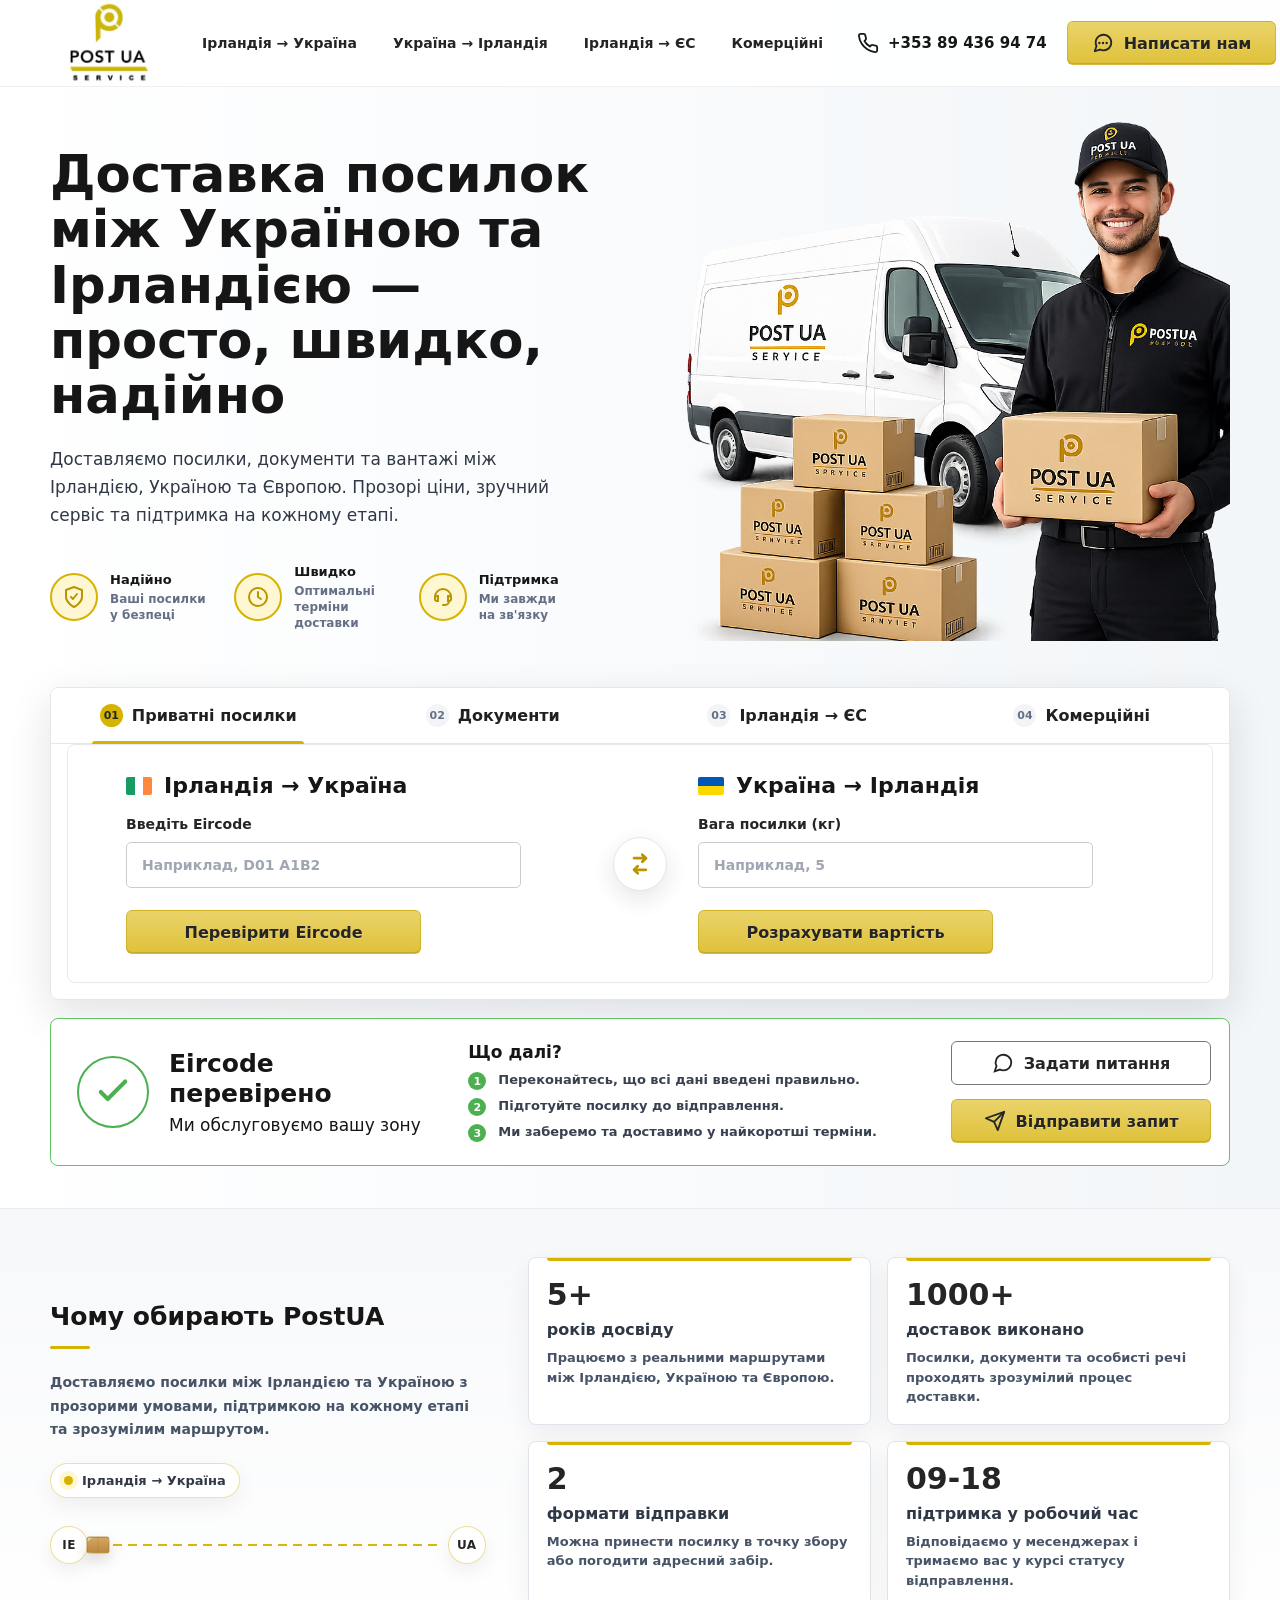
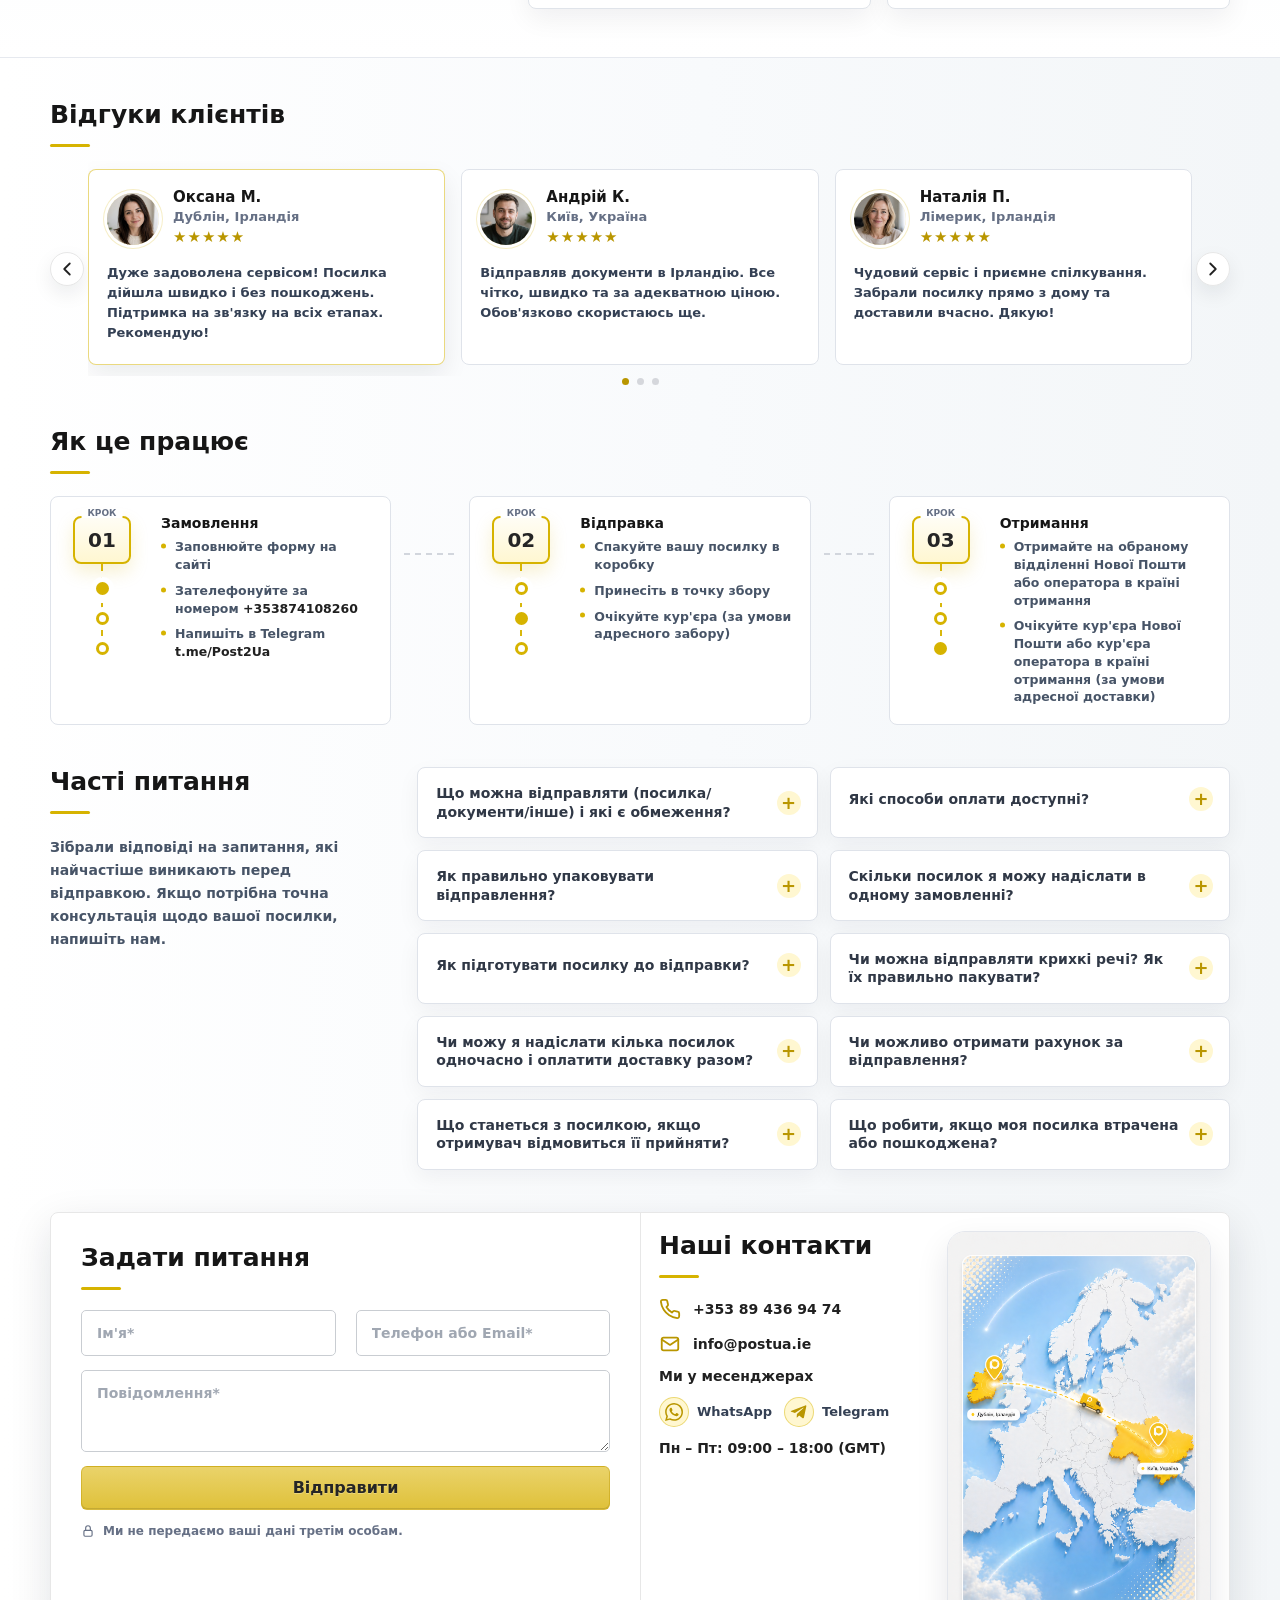
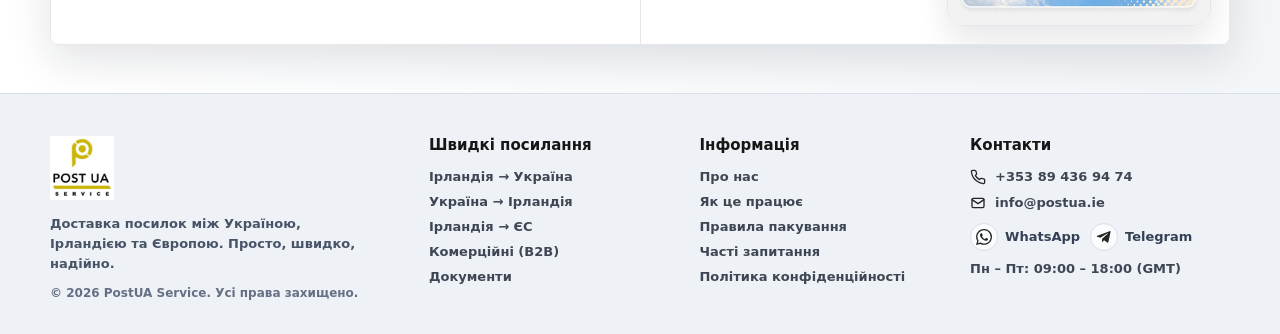
==== commit d746d339: "Add Ireland Ukraine and packaging pages" ====
--- a/index.html
+++ b/index.html
@@ -4,2099 +4,7 @@
   <meta charset="utf-8">
   <meta name="viewport" content="width=device-width, initial-scale=1">
   <title>Post UA Service</title>
-  <style>
-    :root {
-      --yellow: #d6b300;
-      --yellow-dark: #b99600;
-      --yellow-soft: #fff7d1;
-      --yellow-rgb: 214, 179, 0;
-      --button-yellow: #dfc13a;
-      --button-yellow-hover: #d3b423;
-      --button-text: #252525;
-      --hover-surface: #fffdf5;
-      --hover-accent: rgba(214, 179, 0, 0.12);
-      --hover-border: rgba(214, 179, 0, 0.42);
-      --hover-shadow: 0 10px 24px rgba(15, 23, 42, 0.075);
-      --ink: #161616;
-      --muted: #667085;
-      --line: #e7e7e7;
-      --soft: #f8f8f8;
-      --green: #4caf50;
-      --shadow: 0 14px 42px rgba(15, 23, 42, 0.12);
-      --radius: 8px;
-      font-family: Inter, ui-sans-serif, system-ui, -apple-system, BlinkMacSystemFont, "Segoe UI", Arial, sans-serif;
-    }
-
-    * {
-      box-sizing: border-box;
-    }
-
-    body {
-      margin: 0;
-      color: var(--ink);
-      background: #fff;
-      letter-spacing: 0;
-    }
-
-    a {
-      color: inherit;
-      text-decoration: none;
-    }
-
-    button,
-    input,
-    textarea,
-    select {
-      font: inherit;
-    }
-
-    button {
-      cursor: pointer;
-    }
-
-    .page {
-      overflow: hidden;
-      background: linear-gradient(90deg, #ffffff 0%, #f8fafc 55%, #f3f6f8 100%);
-    }
-
-    .container {
-      width: min(1180px, calc(100% - 48px));
-      margin: 0 auto;
-    }
-
-    .site-header {
-      position: relative;
-      z-index: 10;
-      background: rgba(255, 255, 255, 0.95);
-      border-bottom: 1px solid rgba(231, 231, 231, 0.65);
-    }
-
-    .header-inner {
-      position: relative;
-      display: flex;
-      align-items: center;
-      gap: 34px;
-      min-height: 78px;
-    }
-
-    .logo {
-      display: inline-flex;
-      align-items: center;
-      justify-content: center;
-      min-width: 118px;
-      line-height: 1;
-    }
-
-    .logo-img {
-      display: block;
-      width: 86px;
-      height: auto;
-    }
-
-    .site-footer .logo-img {
-      width: 64px;
-    }
-
-    .site-footer .logo {
-      min-width: 0;
-      justify-content: flex-start;
-    }
-
-    .nav {
-      display: flex;
-      align-items: center;
-      justify-content: center;
-      flex: 1;
-      gap: 36px;
-      color: #242424;
-      font-size: 14px;
-      font-weight: 650;
-      white-space: nowrap;
-    }
-
-    .menu-toggle {
-      display: none;
-      width: 44px;
-      height: 44px;
-      align-items: center;
-      justify-content: center;
-      flex: 0 0 auto;
-      border: 1px solid #dfe3ea;
-      border-radius: 6px;
-      background: #fff;
-      color: #202020;
-      box-shadow: 0 8px 18px rgba(15, 23, 42, 0.06);
-    }
-
-    .menu-toggle-lines {
-      display: grid;
-      gap: 5px;
-      width: 20px;
-    }
-
-    .menu-toggle-lines span {
-      display: block;
-      height: 2px;
-      border-radius: 2px;
-      background: currentColor;
-      transition: transform 160ms ease, opacity 160ms ease;
-    }
-
-    .menu-toggle[aria-expanded="true"] .menu-toggle-lines span:nth-child(1) {
-      transform: translateY(7px) rotate(45deg);
-    }
-
-    .menu-toggle[aria-expanded="true"] .menu-toggle-lines span:nth-child(2) {
-      opacity: 0;
-    }
-
-    .menu-toggle[aria-expanded="true"] .menu-toggle-lines span:nth-child(3) {
-      transform: translateY(-7px) rotate(-45deg);
-    }
-
-    .header-actions {
-      display: flex;
-      align-items: center;
-      gap: 20px;
-      margin-left: auto;
-      white-space: nowrap;
-    }
-
-    .phone-link {
-      display: inline-flex;
-      align-items: center;
-      gap: 9px;
-      font-size: 15px;
-      font-weight: 800;
-    }
-
-    .icon {
-      display: inline-flex;
-      width: 22px;
-      height: 22px;
-      align-items: center;
-      justify-content: center;
-      flex: 0 0 auto;
-    }
-
-    .btn {
-      display: inline-flex;
-      align-items: center;
-      justify-content: center;
-      gap: 10px;
-      min-height: 44px;
-      padding: 0 24px;
-      border: 1px solid rgba(185, 150, 0, 0.42);
-      border-radius: 6px;
-      font-weight: 800;
-      color: var(--button-text);
-      background: linear-gradient(180deg, #ead36a 0%, var(--button-yellow) 100%);
-      text-shadow: 0 1px 0 rgba(255, 255, 255, 0.28);
-      box-shadow: inset 0 -1px 0 rgba(0, 0, 0, 0.12);
-      transition: transform 160ms ease, box-shadow 160ms ease, background 160ms ease, border-color 160ms ease;
-    }
-
-    .btn:hover {
-      transform: translateY(-1px);
-      border-color: rgba(169, 136, 0, 0.58);
-      background: linear-gradient(180deg, #e6cd55 0%, var(--button-yellow-hover) 100%);
-      box-shadow: 0 7px 16px rgba(var(--yellow-rgb), 0.18), inset 0 -1px 0 rgba(0, 0, 0, 0.12);
-    }
-
-    .btn-outline {
-      background: #fff;
-      border-color: #767676;
-      box-shadow: none;
-    }
-
-    .btn-outline:hover {
-      background: #fbfbfb;
-      box-shadow: 0 8px 18px rgba(15, 23, 42, 0.08);
-    }
-
-    .hero {
-      position: relative;
-      padding: 34px 0 104px;
-      min-height: 500px;
-    }
-
-    .hero-inner {
-      position: relative;
-      display: grid;
-      grid-template-columns: minmax(420px, 0.92fr) minmax(430px, 1fr);
-      align-items: center;
-      gap: 34px;
-    }
-
-    .hero-copy {
-      position: relative;
-      z-index: 3;
-      padding-top: 16px;
-    }
-
-    .hero h1 {
-      max-width: 620px;
-      margin: 0;
-      font-size: clamp(35px, 4vw, 52px);
-      line-height: 1.08;
-      letter-spacing: 0;
-      font-weight: 900;
-    }
-
-    .hero p {
-      max-width: 525px;
-      margin: 22px 0 0;
-      color: #303846;
-      font-size: 17px;
-      line-height: 1.65;
-      font-weight: 500;
-    }
-
-    .hero-features {
-      display: grid;
-      grid-template-columns: repeat(3, minmax(0, 1fr));
-      gap: 28px;
-      max-width: 525px;
-      margin-top: 34px;
-    }
-
-    .feature {
-      display: grid;
-      grid-template-columns: 48px 1fr;
-      gap: 12px;
-      align-items: center;
-      min-width: 0;
-    }
-
-    .feature .feature-icon {
-      width: 48px;
-      height: 48px;
-      display: inline-flex;
-      align-items: center;
-      justify-content: center;
-      border: 2px solid var(--yellow);
-      border-radius: 50%;
-      color: var(--yellow-dark);
-      background: var(--yellow-soft);
-    }
-
-    .feature .feature-icon svg {
-      width: 24px;
-      height: 24px;
-      display: block;
-    }
-
-    .feature strong,
-    .mini-title {
-      display: block;
-      font-size: 13px;
-      font-weight: 900;
-    }
-
-    .feature-text {
-      display: block;
-      min-width: 0;
-    }
-
-    .feature-text span {
-      display: block;
-      margin-top: 4px;
-      color: var(--muted);
-      font-size: 12px;
-      line-height: 1.35;
-      font-weight: 600;
-    }
-
-    .hero-art {
-      position: relative;
-      z-index: 1;
-      width: 100%;
-      min-height: 470px;
-      max-height: 520px;
-      aspect-ratio: 1.08 / 1;
-      margin: 0;
-      overflow: hidden;
-      border-radius: 8px;
-      background: transparent;
-    }
-
-    .hero-original-img {
-      position: absolute;
-      inset: 0;
-      width: 100%;
-      height: 100%;
-      display: block;
-      object-fit: cover;
-      object-position: 58% center;
-      transform: scale(1.02);
-    }
-
-    .hero-art::before {
-      display: none;
-    }
-
-    .hero-art::after {
-      display: none;
-    }
-
-    .hero-art svg {
-      display: none;
-    }
-
-    .booking {
-      position: relative;
-      z-index: 4;
-      margin-top: -58px;
-    }
-
-    .booking-card,
-    .result-panel,
-    .contact-panel {
-      background: rgba(255, 255, 255, 0.98);
-      border: 1px solid var(--line);
-      border-radius: var(--radius);
-      box-shadow: var(--shadow);
-    }
-
-    .booking-card {
-      overflow: hidden;
-    }
-
-    .tabs {
-      display: grid;
-      grid-template-columns: repeat(4, 1fr);
-      min-height: 56px;
-      border-bottom: 1px solid var(--line);
-      background: #fff;
-    }
-
-    .tab {
-      position: relative;
-      display: inline-flex;
-      align-items: center;
-      justify-content: center;
-      gap: 9px;
-      border: 0;
-      background: transparent;
-      color: #202020;
-      padding: 0 10px;
-      font-weight: 750;
-    }
-
-    .tab-step {
-      width: 23px;
-      height: 23px;
-      display: inline-flex;
-      align-items: center;
-      justify-content: center;
-      border-radius: 999px;
-      background: #f2f4f7;
-      color: #667085;
-      font-size: 11px;
-      font-weight: 900;
-      line-height: 1;
-      transition: background 160ms ease, color 160ms ease;
-    }
-
-    .tab[aria-selected="true"] .tab-step {
-      background: var(--yellow);
-      color: var(--button-text);
-    }
-
-    .tab[aria-selected="true"]::after {
-      content: "";
-      position: absolute;
-      left: 14%;
-      right: 14%;
-      bottom: -1px;
-      height: 3px;
-      background: var(--yellow);
-      border-radius: 3px 3px 0 0;
-    }
-
-    .booking-body {
-      position: relative;
-      display: grid;
-      grid-template-columns: 1fr 1fr;
-      min-height: 208px;
-      margin: 0 16px 16px;
-      overflow: hidden;
-      border: 1px solid #e5e8ed;
-      border-radius: 8px;
-      background: #fff;
-    }
-
-    .booking-panel {
-      display: none;
-    }
-
-    .booking-panel.is-active {
-      display: grid;
-    }
-
-    .booking-body.booking-body-single {
-      grid-template-columns: minmax(0, 1fr) minmax(280px, 0.82fr);
-    }
-
-    .route-form {
-      display: flex;
-      flex-direction: column;
-      align-items: flex-start;
-      justify-content: center;
-      padding: 28px 58px 28px;
-    }
-
-    .route-form .field + .field {
-      margin-top: 16px;
-    }
-
-    .route-form + .route-form {
-      border-left: 1px solid var(--line);
-    }
-
-    .stage-note {
-      display: flex;
-      flex-direction: column;
-      justify-content: center;
-      gap: 10px;
-      padding: 28px 34px;
-      border-left: 1px solid var(--line);
-      background: #fbfcfd;
-    }
-
-    .stage-note strong {
-      color: var(--yellow-dark);
-      font-size: 13px;
-      font-weight: 900;
-      text-transform: uppercase;
-      letter-spacing: 0.04em;
-    }
-
-    .stage-note h3 {
-      margin: 0;
-      font-size: 21px;
-      line-height: 1.2;
-    }
-
-    .stage-note p {
-      margin: 0;
-      color: #475467;
-      font-size: 14px;
-      line-height: 1.55;
-    }
-
-    .booking-body.reverse .route-form[data-route="ie-ua"] {
-      order: 3;
-      border-left: 1px solid var(--line);
-    }
-
-    .booking-body.reverse .route-form[data-route="ua-ie"] {
-      order: 1;
-      border-left: 0;
-    }
-
-    .route-heading {
-      display: flex;
-      align-items: center;
-      gap: 12px;
-      margin: 0 0 17px;
-      font-size: 22px;
-      line-height: 1.2;
-      font-weight: 900;
-    }
-
-    .flag {
-      display: inline-grid;
-      width: 26px;
-      height: 18px;
-      overflow: hidden;
-      border-radius: 2px;
-      box-shadow: inset 0 0 0 1px rgba(0, 0, 0, 0.08);
-      flex: 0 0 auto;
-    }
-
-    .flag-ie {
-      grid-template-columns: repeat(3, 1fr);
-    }
-
-    .flag-ie span:nth-child(1) { background: #169b62; }
-    .flag-ie span:nth-child(2) { background: #fff; }
-    .flag-ie span:nth-child(3) { background: #ff883e; }
-
-    .flag-ua {
-      grid-template-rows: repeat(2, 1fr);
-    }
-
-    .flag-ua span:nth-child(1) { background: #0057b8; }
-    .flag-ua span:nth-child(2) { background: #ffd700; }
-
-    .field {
-      display: grid;
-      gap: 10px;
-      color: #262626;
-      font-size: 14px;
-      font-weight: 650;
-      width: min(395px, 100%);
-    }
-
-    .field input,
-    .field select,
-    .field textarea {
-      width: 100%;
-      min-height: 46px;
-      border: 1px solid #c9cdd2;
-      border-radius: 5px;
-      padding: 0 15px;
-      color: #222;
-      background: #fff;
-      outline: none;
-      transition: border 160ms ease, box-shadow 160ms ease;
-    }
-
-    .field input::placeholder,
-    .field textarea::placeholder {
-      color: #a0a7b2;
-    }
-
-    .field textarea {
-      min-height: 82px;
-      padding-top: 14px;
-      resize: vertical;
-    }
-
-    .field input:focus,
-    .field select:focus,
-    .field textarea:focus {
-      border-color: var(--yellow-dark);
-      box-shadow: 0 0 0 3px rgba(var(--yellow-rgb), 0.18);
-    }
-
-    .route-form .btn {
-      width: min(295px, 100%);
-      margin-top: 22px;
-    }
-
-    .swap {
-      position: absolute;
-      left: 50%;
-      top: 50%;
-      width: 54px;
-      height: 54px;
-      display: inline-flex;
-      align-items: center;
-      justify-content: center;
-      border: 1px solid #e3e6ea;
-      border-radius: 50%;
-      background: #fff;
-      color: var(--yellow-dark);
-      transform: translate(-50%, -50%);
-      box-shadow: 0 8px 22px rgba(15, 23, 42, 0.11);
-      transition: transform 160ms ease, box-shadow 160ms ease, border-color 160ms ease;
-    }
-
-    .swap:hover {
-      border-color: rgba(var(--yellow-rgb), 0.45);
-      transform: translate(-50%, -50%) scale(1.03);
-      box-shadow: 0 10px 24px rgba(15, 23, 42, 0.14);
-    }
-
-    .swap svg {
-      width: 28px;
-      height: 28px;
-    }
-
-    .result-panel {
-      display: grid;
-      grid-template-columns: 1fr 1.25fr 260px;
-      gap: 26px;
-      align-items: center;
-      margin-top: 18px;
-      padding: 22px 18px 22px 26px;
-      border-color: #63c466;
-      box-shadow: none;
-    }
-
-    .result-status {
-      display: grid;
-      grid-template-columns: 72px 1fr;
-      align-items: center;
-      gap: 20px;
-    }
-
-    .check-circle {
-      width: 72px;
-      height: 72px;
-      display: inline-flex;
-      align-items: center;
-      justify-content: center;
-      border: 2px solid var(--green);
-      border-radius: 50%;
-      color: var(--green);
-    }
-
-    .result-status h2,
-    .section-title,
-    .contact-panel h2 {
-      margin: 0;
-      font-size: 25px;
-      line-height: 1.2;
-      font-weight: 900;
-    }
-
-    .result-status p {
-      margin: 6px 0 0;
-      font-size: 17px;
-    }
-
-    .next-steps h3 {
-      margin: 0 0 10px;
-      font-size: 17px;
-      font-weight: 900;
-    }
-
-    .next-steps ol {
-      display: grid;
-      gap: 8px;
-      margin: 0;
-      padding: 0;
-      list-style: none;
-      color: #394150;
-      font-size: 13px;
-      font-weight: 600;
-    }
-
-    .next-steps li {
-      display: grid;
-      grid-template-columns: 20px 1fr;
-      gap: 10px;
-      align-items: start;
-    }
-
-    .step-number {
-      width: 18px;
-      height: 18px;
-      display: inline-flex;
-      align-items: center;
-      justify-content: center;
-      border-radius: 50%;
-      color: #fff;
-      background: var(--green);
-      font-size: 11px;
-      font-weight: 900;
-    }
-
-    .result-actions {
-      display: grid;
-      gap: 14px;
-    }
-
-    .result-actions .btn {
-      width: 100%;
-    }
-
-    .section {
-      padding: 42px 0 0;
-    }
-
-    .section-head {
-      margin-bottom: 22px;
-    }
-
-    .section-title::after,
-    .contact-panel h2::after {
-      content: "";
-      display: block;
-      width: 40px;
-      height: 3px;
-      margin-top: 14px;
-      border-radius: 3px;
-      background: var(--yellow);
-    }
-
-    .why-section {
-      margin-top: 42px;
-      padding: 48px 0;
-      background: linear-gradient(180deg, #f7f8fa 0%, #fff 100%);
-      border-top: 1px solid #e6e9ef;
-      border-bottom: 1px solid #e6e9ef;
-    }
-
-    .why {
-      display: grid;
-      grid-template-columns: minmax(300px, 0.9fr) minmax(0, 1.45fr);
-      gap: 42px;
-      align-items: center;
-    }
-
-    .why-copy {
-      max-width: 440px;
-    }
-
-    .why p {
-      margin: 0;
-      color: #475467;
-      font-size: 14px;
-      line-height: 1.65;
-      font-weight: 550;
-    }
-
-    .trust-badge {
-      width: fit-content;
-      display: inline-flex;
-      align-items: center;
-      gap: 9px;
-      margin-top: 22px;
-      padding: 9px 13px;
-      border: 1px solid rgba(var(--yellow-rgb), 0.38);
-      border-radius: 999px;
-      background: #fff;
-      color: #303846;
-      font-size: 13px;
-      font-weight: 800;
-      box-shadow: 0 8px 22px rgba(15, 23, 42, 0.06);
-      transition: opacity 160ms ease, border-color 180ms ease, box-shadow 180ms ease, transform 180ms ease;
-    }
-
-    .trust-badge.is-changing {
-      opacity: 0.64;
-    }
-
-    .trust-badge::before {
-      content: "";
-      width: 9px;
-      height: 9px;
-      border-radius: 50%;
-      background: var(--yellow);
-      box-shadow: 0 0 0 5px var(--yellow-soft);
-      animation: trustPulse 4.8s ease-in-out infinite;
-    }
-
-    .trust-route {
-      display: grid;
-      grid-template-columns: auto 1fr auto;
-      align-items: center;
-      gap: 10px;
-      margin-top: 28px;
-      color: #667085;
-      font-size: 12px;
-      font-weight: 900;
-      letter-spacing: 0.04em;
-    }
-
-    .route-point {
-      position: relative;
-      width: 38px;
-      height: 38px;
-      display: inline-flex;
-      align-items: center;
-      justify-content: center;
-      border: 1px solid rgba(var(--yellow-rgb), 0.42);
-      border-radius: 50%;
-      background: #fff;
-      color: var(--button-text);
-      box-shadow: 0 8px 18px rgba(15, 23, 42, 0.06);
-      transition: transform 180ms ease, border-color 180ms ease, box-shadow 180ms ease;
-      animation: routePointPulse 5.4s ease-in-out infinite;
-    }
-
-    .route-point:last-child {
-      animation-delay: 1.35s;
-    }
-
-    .route-line {
-      position: relative;
-      height: 2px;
-      background: repeating-linear-gradient(90deg, rgba(var(--yellow-rgb), 0.95) 0 9px, transparent 9px 15px);
-      background-size: 30px 2px;
-      animation: routeFlow 9s linear infinite;
-    }
-
-    .route-line::after {
-      content: "";
-      position: absolute;
-      top: 50%;
-      left: 0;
-      width: 21px;
-      height: 15px;
-      border: 1px solid rgba(142, 108, 24, 0.42);
-      border-radius: 3px;
-      background:
-        linear-gradient(135deg, rgba(255, 255, 255, 0.5) 0 12%, transparent 12% 100%),
-        linear-gradient(90deg, transparent 0 46%, rgba(142, 108, 24, 0.25) 46% 54%, transparent 54%),
-        linear-gradient(180deg, #d2a85f 0%, #bc8740 100%);
-      box-shadow: 0 7px 14px rgba(92, 64, 28, 0.18);
-      transform: translate(-50%, -50%);
-      animation: routeParcel 14s ease-in-out infinite alternate;
-    }
-
-    .stats {
-      display: grid;
-      grid-template-columns: repeat(2, minmax(0, 1fr));
-      gap: 16px;
-    }
-
-    .stat-card,
-    .review-card,
-    .work-step {
-      min-width: 0;
-      border: 1px solid var(--line);
-      border-radius: var(--radius);
-      background: #fff;
-      box-shadow: 0 8px 24px rgba(15, 23, 42, 0.08);
-    }
-
-    .stat-card {
-      position: relative;
-      min-height: 154px;
-      padding: 22px 18px 18px;
-      text-align: left;
-      border-color: #e0e4ea;
-      border-radius: 8px;
-      box-shadow: 0 10px 26px rgba(15, 23, 42, 0.06);
-      overflow: hidden;
-      transition: transform 180ms ease, border-color 180ms ease, box-shadow 180ms ease;
-    }
-
-    .stat-card::before {
-      content: "";
-      position: absolute;
-      top: 0;
-      left: 18px;
-      right: 18px;
-      height: 3px;
-      border-radius: 0 0 3px 3px;
-      background: var(--yellow);
-      transition: left 180ms ease, right 180ms ease, height 180ms ease, background 180ms ease;
-    }
-
-    .stat-value {
-      display: block;
-      margin-bottom: 10px;
-      color: var(--button-text);
-      font-size: 30px;
-      line-height: 1;
-      font-weight: 900;
-      transition: color 180ms ease, transform 180ms ease;
-    }
-
-    .stat-card strong {
-      display: block;
-      max-width: none;
-      color: #303846;
-      font-size: 16px;
-      line-height: 1.25;
-      font-weight: 850;
-    }
-
-    .stat-card span:not(.stat-value) {
-      display: block;
-      margin-top: 8px;
-      color: #475467;
-      font-size: 13px;
-      line-height: 1.48;
-      font-weight: 550;
-    }
-
-    .reviews-wrap {
-      position: relative;
-      padding: 0 38px;
-    }
-
-    .reviews-viewport {
-      overflow: hidden;
-      margin: -8px 0 -12px;
-      padding: 8px 0 12px;
-    }
-
-    .reviews {
-      --review-card-width: calc((100% - 32px) / 3);
-      display: flex;
-      gap: 16px;
-      transition: transform 280ms ease;
-      will-change: transform;
-    }
-
-    .review-card {
-      flex: 0 0 var(--review-card-width);
-      padding: 18px 18px 20px;
-      min-height: 168px;
-      border-color: #dfe3ea;
-      box-shadow: none;
-      transition: background 180ms ease, border-color 180ms ease, box-shadow 180ms ease, transform 180ms ease;
-    }
-
-    .review-card.is-active {
-      border-color: rgba(var(--yellow-rgb), 0.5);
-      box-shadow: 0 10px 26px rgba(15, 23, 42, 0.08);
-    }
-
-    @media (hover: hover) and (pointer: fine) {
-      .review-card:hover {
-        transform: translateY(-4px);
-        border-color: var(--hover-border);
-        background: var(--hover-surface);
-        box-shadow: var(--hover-shadow);
-      }
-    }
-
-    .review-top {
-      display: grid;
-      grid-template-columns: 52px 1fr;
-      gap: 14px;
-      align-items: center;
-    }
-
-    .avatar {
-      width: 52px;
-      height: 52px;
-      display: inline-flex;
-      align-items: center;
-      justify-content: center;
-      border-radius: 50%;
-      overflow: hidden;
-      background: #f4e5a7;
-      box-shadow: 0 0 0 3px #fff, 0 0 0 4px rgba(var(--yellow-rgb), 0.22);
-    }
-
-    .avatar img {
-      width: 100%;
-      height: 100%;
-      display: block;
-      object-fit: cover;
-    }
-
-    .review-top strong {
-      display: block;
-      font-size: 15px;
-      font-weight: 900;
-    }
-
-    .review-top span {
-      display: block;
-      margin-top: 3px;
-      color: #667085;
-      font-size: 13px;
-      font-weight: 600;
-    }
-
-    .stars {
-      margin-top: 4px;
-      color: var(--yellow-dark);
-      font-size: 15px;
-      letter-spacing: 1px;
-    }
-
-    .review-card p {
-      margin: 17px 0 0;
-      color: #344054;
-      font-size: 13px;
-      line-height: 1.55;
-      font-weight: 550;
-    }
-
-    .slider-btn {
-      position: absolute;
-      top: 50%;
-      width: 34px;
-      height: 34px;
-      display: inline-flex;
-      align-items: center;
-      justify-content: center;
-      border: 1px solid var(--line);
-      border-radius: 50%;
-      background: #fff;
-      color: #222;
-      transform: translateY(-50%);
-      box-shadow: 0 8px 20px rgba(15, 23, 42, 0.08);
-    }
-
-    .slider-btn.prev { left: 0; }
-    .slider-btn.next { right: 0; }
-
-    .dots {
-      display: flex;
-      justify-content: center;
-      gap: 8px;
-      margin-top: 14px;
-    }
-
-    .dot {
-      width: 7px;
-      height: 7px;
-      padding: 0;
-      border: 0;
-      border-radius: 50%;
-      background: #d5d7dc;
-      cursor: pointer;
-    }
-
-    .dot.active,
-    .dot[aria-current="true"] {
-      background: var(--yellow-dark);
-    }
-
-    .dot:focus-visible {
-      outline: 2px solid rgba(var(--yellow-rgb), 0.55);
-      outline-offset: 3px;
-    }
-
-    .work-grid {
-      display: grid;
-      grid-template-columns: repeat(3, 1fr);
-      gap: 78px;
-      position: relative;
-    }
-
-    .work-grid::before {
-      content: none;
-    }
-
-    .work-step {
-      position: relative;
-      z-index: 1;
-      display: grid;
-      grid-template-columns: 74px 1fr;
-      gap: 18px;
-      align-items: start;
-      min-height: 190px;
-      padding: 18px 18px;
-      border-color: #dfe3ea;
-      box-shadow: none;
-      transition: border-color 180ms ease, box-shadow 180ms ease;
-    }
-
-    .work-step:not(:last-child)::after {
-      content: "";
-      position: absolute;
-      top: 56px;
-      left: calc(100% + 14px);
-      width: 50px;
-      border-top: 2px dashed #d2d6dd;
-    }
-
-    .work-step strong {
-      display: block;
-      margin-bottom: 7px;
-      font-size: 14px;
-      font-weight: 900;
-    }
-
-    .work-step p {
-      margin: 0;
-      color: #475467;
-      font-size: 12.5px;
-      line-height: 1.42;
-      font-weight: 550;
-    }
-
-    .work-list {
-      display: grid;
-      gap: 8px;
-      margin: 0;
-      padding: 0;
-      list-style: none;
-      color: #475467;
-      font-size: 12.5px;
-      line-height: 1.42;
-      font-weight: 550;
-    }
-
-    .work-list li {
-      position: relative;
-      padding-left: 14px;
-    }
-
-    .work-list li::before {
-      content: "";
-      position: absolute;
-      top: 0.62em;
-      left: 0;
-      width: 5px;
-      height: 5px;
-      border-radius: 50%;
-      background: var(--yellow);
-      transform: translateY(-50%);
-    }
-
-    .work-list a {
-      color: #202020;
-      font-weight: 800;
-    }
-
-    .work-visual {
-      position: relative;
-      width: 66px;
-      min-height: 148px;
-      display: grid;
-      justify-items: center;
-      align-content: start;
-      margin-top: 1px;
-    }
-
-    .work-visual::before {
-      content: "";
-      position: absolute;
-      top: 48px;
-      bottom: 10px;
-      left: 50%;
-      width: 2px;
-      background: repeating-linear-gradient(to bottom, rgba(var(--yellow-rgb), 0.95) 0 7px, transparent 7px 13px);
-      transform: translateX(-50%);
-      transition: opacity 180ms ease, filter 180ms ease;
-    }
-
-    .work-visual::after {
-      content: "";
-      position: absolute;
-      top: 4px;
-      left: 50%;
-      width: 56px;
-      height: 56px;
-      border-radius: 50%;
-      background: var(--hover-accent);
-      opacity: 0;
-      transform: translateX(-50%) scale(0.82);
-      transition: opacity 180ms ease, transform 180ms ease;
-    }
-
-    .work-step-number {
-      position: relative;
-      z-index: 1;
-      width: 58px;
-      height: 48px;
-      display: inline-flex;
-      align-items: center;
-      justify-content: center;
-      border: 2px solid var(--yellow);
-      border-radius: 8px;
-      background: linear-gradient(180deg, #fffdf5 0%, var(--yellow-soft) 100%);
-      color: var(--button-text);
-      font-size: 20px;
-      line-height: 1;
-      font-weight: 900;
-      box-shadow: 0 8px 18px rgba(var(--yellow-rgb), 0.18);
-      transition: transform 180ms ease, background 180ms ease, box-shadow 180ms ease, border-color 180ms ease;
-    }
-
-    .work-step-number::before {
-      content: "крок";
-      position: absolute;
-      top: -9px;
-      left: 50%;
-      padding: 0 6px;
-      background: #fff;
-      color: #667085;
-      font-size: 9px;
-      line-height: 1;
-      font-weight: 800;
-      text-transform: uppercase;
-      transform: translateX(-50%);
-      transition: color 180ms ease;
-    }
-
-    .work-route-dots {
-      position: relative;
-      z-index: 1;
-      display: grid;
-      gap: 17px;
-      margin-top: 18px;
-    }
-
-    .work-route-dots span {
-      width: 13px;
-      height: 13px;
-      border: 3px solid var(--yellow);
-      border-radius: 50%;
-      background: #fff;
-      box-shadow: 0 0 0 5px #fff;
-      transition: transform 180ms ease, border-color 180ms ease, background 180ms ease, box-shadow 180ms ease;
-    }
-
-    .work-route-dots span.is-active {
-      background: var(--yellow);
-    }
-
-    @media (hover: hover) and (pointer: fine) {
-      .work-step:hover {
-        border-color: var(--hover-border);
-        background: var(--hover-surface);
-        box-shadow: var(--hover-shadow);
-      }
-
-      .work-step:hover .work-visual::before {
-        opacity: 0.9;
-        filter: drop-shadow(0 0 5px rgba(var(--yellow-rgb), 0.28));
-      }
-
-      .work-step:hover .work-visual::after {
-        opacity: 1;
-        transform: translateX(-50%) scale(1);
-      }
-
-      .work-step:hover .work-step-number {
-        transform: translateY(-3px);
-        border-color: var(--hover-border);
-        background: linear-gradient(180deg, var(--hover-surface) 0%, var(--yellow-soft) 100%);
-        box-shadow: 0 10px 22px rgba(var(--yellow-rgb), 0.18);
-      }
-
-      .work-step:hover .work-step-number::before {
-        color: var(--yellow-dark);
-      }
-
-      .work-step:hover .work-route-dots span {
-        transform: scale(1.08);
-        border-color: var(--hover-border);
-        box-shadow: 0 0 0 5px #fff, 0 7px 14px rgba(var(--yellow-rgb), 0.16);
-      }
-
-      .work-step:hover .work-route-dots span.is-active {
-        transform: scale(1.22);
-        background: var(--yellow);
-        box-shadow: 0 0 0 5px #fff, 0 8px 18px rgba(var(--yellow-rgb), 0.18);
-      }
-    }
-
-    .faq-block {
-      display: grid;
-      grid-template-columns: minmax(240px, 0.72fr) minmax(0, 1.8fr);
-      gap: 42px;
-      align-items: start;
-    }
-
-    .faq-intro {
-      max-width: 380px;
-      margin: 14px 0 0;
-      color: #475467;
-      font-size: 14px;
-      line-height: 1.65;
-      font-weight: 550;
-    }
-
-    .faq-list {
-      display: grid;
-      grid-template-columns: repeat(2, minmax(0, 1fr));
-      gap: 12px;
-    }
-
-    .faq-item {
-      min-width: 0;
-      overflow: hidden;
-      border: 1px solid #dfe3ea;
-      border-radius: 8px;
-      background: #fff;
-      box-shadow: 0 8px 22px rgba(15, 23, 42, 0.05);
-      transition: border-color 160ms ease, box-shadow 160ms ease, background 160ms ease, transform 160ms ease;
-    }
-
-    .faq-item[open] {
-      border-color: rgba(var(--yellow-rgb), 0.55);
-      box-shadow: 0 10px 26px rgba(15, 23, 42, 0.08);
-    }
-
-    .faq-item summary {
-      position: relative;
-      min-height: 62px;
-      display: flex;
-      align-items: center;
-      padding: 16px 48px 16px 18px;
-      color: #303846;
-      cursor: pointer;
-      list-style: none;
-      font-size: 14px;
-      line-height: 1.32;
-      font-weight: 800;
-      transition: color 160ms ease;
-    }
-
-    .faq-item summary::-webkit-details-marker {
-      display: none;
-    }
-
-    .faq-item summary::after {
-      content: "+";
-      position: absolute;
-      top: 50%;
-      right: 16px;
-      width: 24px;
-      height: 24px;
-      display: inline-flex;
-      align-items: center;
-      justify-content: center;
-      border-radius: 50%;
-      background: var(--yellow-soft);
-      color: var(--yellow-dark);
-      font-size: 18px;
-      line-height: 1;
-      font-weight: 900;
-      transform: translateY(-50%);
-      transition: background 160ms ease, color 160ms ease, transform 160ms ease, box-shadow 160ms ease;
-    }
-
-    .faq-item[open] summary::after {
-      content: "-";
-    }
-
-    .faq-item p {
-      margin: 0;
-      padding: 0 18px 17px;
-      color: #475467;
-      font-size: 13px;
-      line-height: 1.55;
-      font-weight: 550;
-    }
-
-    @media (hover: hover) and (pointer: fine) {
-      .faq-item:not([open]):hover {
-        transform: translateY(-2px);
-        border-color: var(--hover-border);
-        background: var(--hover-surface);
-        box-shadow: var(--hover-shadow);
-      }
-
-      .faq-item:not([open]):hover summary {
-        color: #202020;
-      }
-
-      .faq-item:not([open]):hover summary::after {
-        background: var(--yellow-soft);
-        color: var(--button-text);
-        transform: translateY(-50%) scale(1.06);
-        box-shadow: 0 7px 15px rgba(var(--yellow-rgb), 0.18);
-      }
-    }
-
-    .contact-panel {
-      display: grid;
-      grid-template-columns: minmax(0, 1fr) minmax(0, 1fr);
-      align-items: stretch;
-      overflow: hidden;
-    }
-
-    .question-form,
-    .contact-info {
-      min-width: 0;
-      min-height: 360px;
-      padding: 30px 30px 28px;
-    }
-
-    .question-form {
-      display: flex;
-      flex-direction: column;
-    }
-
-    .contact-info {
-      position: relative;
-      display: grid;
-      grid-template-columns: minmax(215px, 1fr) minmax(0, 1fr);
-      grid-template-rows: auto 1fr;
-      column-gap: 24px;
-      align-items: start;
-      padding: 18px;
-      border-left: 1px solid var(--line);
-      overflow: hidden;
-    }
-
-    .form-grid {
-      display: grid;
-      grid-template-columns: 1fr 1fr;
-      gap: 14px 20px;
-      width: 100%;
-      margin-top: 20px;
-    }
-
-    .form-grid .field {
-      width: 100%;
-      min-width: 0;
-    }
-
-    .form-grid .wide,
-    .question-form .btn,
-    .privacy {
-      grid-column: 1 / -1;
-    }
-
-    .question-form .btn {
-      width: 100%;
-      margin-top: 0;
-    }
-
-    .privacy {
-      display: flex;
-      align-items: center;
-      gap: 8px;
-      color: #667085;
-      font-size: 12px;
-      font-weight: 600;
-    }
-
-    .contact-info h2 {
-      position: relative;
-      grid-column: 1;
-      grid-row: 1;
-      z-index: 2;
-    }
-
-    .contact-list {
-      display: grid;
-      gap: 13px;
-      margin-top: 20px;
-      color: #202020;
-      font-size: 14px;
-      font-weight: 700;
-      width: 100%;
-      min-width: 0;
-      position: relative;
-      grid-column: 1;
-      grid-row: 2;
-      z-index: 2;
-    }
-
-    .contact-row,
-    .messengers {
-      display: flex;
-      align-items: center;
-      gap: 12px;
-    }
-
-    .contact-row {
-      width: fit-content;
-      padding: 7px 8px;
-      margin: -7px -8px;
-      border-radius: 8px;
-      transition: color 160ms ease, background 160ms ease, transform 160ms ease;
-    }
-
-    .contact-row svg {
-      color: var(--yellow-dark);
-      transition: transform 160ms ease, color 160ms ease;
-    }
-
-    .messenger {
-      display: inline-flex;
-      align-items: center;
-      gap: 8px;
-      color: #344054;
-      font-size: 13px;
-      font-weight: 700;
-      border-radius: 999px;
-      transition: color 160ms ease, transform 160ms ease;
-    }
-
-    .messenger-dot {
-      width: 30px;
-      height: 30px;
-      display: inline-flex;
-      align-items: center;
-      justify-content: center;
-      flex: 0 0 auto;
-      border: 1px solid rgba(var(--yellow-rgb), 0.45);
-      border-radius: 50%;
-      background: var(--yellow-soft);
-      color: var(--yellow-dark);
-      transition: background 160ms ease, border-color 160ms ease, box-shadow 160ms ease, transform 160ms ease;
-    }
-
-    .messenger-dot svg {
-      width: 18px;
-      height: 18px;
-      fill: currentColor;
-      stroke: none;
-    }
-
-    @media (hover: hover) and (pointer: fine) {
-      .contact-row:hover {
-        color: var(--button-text);
-        background: var(--hover-surface);
-        transform: translateX(3px);
-      }
-
-      .contact-row:hover svg {
-        color: var(--button-text);
-        transform: scale(1.08);
-      }
-
-      .messenger:hover {
-        color: var(--button-text);
-        transform: translateY(-2px);
-      }
-
-      .messenger:hover .messenger-dot {
-        border-color: var(--hover-border);
-        background: var(--hover-surface);
-        box-shadow: 0 8px 16px rgba(var(--yellow-rgb), 0.18);
-        transform: scale(1.06);
-      }
-    }
-
-    .contact-art {
-      position: relative;
-      right: auto;
-      bottom: auto;
-      z-index: 1;
-      display: block;
-      grid-column: 2;
-      grid-row: 1 / 3;
-      width: 100%;
-      height: 100%;
-      min-width: 0;
-      min-height: 0;
-      margin: 0;
-      justify-self: stretch;
-      align-self: stretch;
-      border: 1px solid rgba(223, 227, 234, 0.9);
-      border-radius: 18px;
-      box-shadow: 0 14px 32px rgba(15, 23, 42, 0.1);
-      object-fit: cover;
-      object-position: center;
-      opacity: 0.96;
-    }
-
-    .site-footer {
-      margin-top: 48px;
-      background: #eef2f6;
-      border-top: 1px solid #d9dee7;
-    }
-
-    .footer-main {
-      display: grid;
-      grid-template-columns: 1.5fr 1fr 1fr 1.2fr;
-      gap: 54px;
-      padding: 42px 0 32px;
-    }
-
-    .footer-copy {
-      margin: 14px 0 10px;
-      color: #475467;
-      font-size: 13px;
-      line-height: 1.55;
-      font-weight: 550;
-    }
-
-    .footer-note {
-      margin: 0;
-      color: #667085;
-      font-size: 12px;
-      line-height: 1.5;
-      font-weight: 600;
-    }
-
-    .footer-brand {
-      display: grid;
-      align-content: start;
-      justify-items: start;
-    }
-
-    .footer-col h3 {
-      margin: 0 0 15px;
-      font-size: 15px;
-      font-weight: 900;
-    }
-
-    .footer-col ul {
-      display: grid;
-      gap: 10px;
-      margin: 0;
-      padding: 0;
-      list-style: none;
-      color: #3f4653;
-      font-size: 13px;
-      font-weight: 600;
-    }
-
-    .footer-col {
-      min-width: 0;
-    }
-
-    .footer-contact-row {
-      display: flex;
-      align-items: center;
-      gap: 9px;
-    }
-
-    .footer-contact-row svg {
-      width: 16px;
-      height: 16px;
-      flex: 0 0 auto;
-      color: var(--button-text);
-    }
-
-    .footer-messengers {
-      display: flex;
-      gap: 10px;
-      align-items: center;
-      flex-wrap: wrap;
-      padding-top: 2px;
-    }
-
-    .footer-messenger {
-      display: inline-flex;
-      align-items: center;
-      gap: 7px;
-      color: #344054;
-      font-size: 13px;
-      font-weight: 700;
-    }
-
-    .footer-messenger-icon {
-      width: 28px;
-      height: 28px;
-      display: inline-flex;
-      align-items: center;
-      justify-content: center;
-      flex: 0 0 auto;
-      border: 1px solid #d9dee7;
-      border-radius: 50%;
-      background: rgba(255, 255, 255, 0.72);
-      color: var(--button-text);
-    }
-
-    .footer-messenger-icon svg {
-      width: 16px;
-      height: 16px;
-    }
-
-    .footer-messenger-icon .icon-fill {
-      fill: currentColor;
-      stroke: none;
-    }
-
-    .footer-messenger-icon .icon-line {
-      fill: none;
-      stroke: currentColor;
-      stroke-width: 2;
-      stroke-linecap: round;
-      stroke-linejoin: round;
-    }
-
-    @keyframes routeFlow {
-      from {
-        background-position: 0 0;
-      }
-
-      to {
-        background-position: 30px 0;
-      }
-    }
-
-    @keyframes routeParcel {
-      0% {
-        left: 0;
-        transform: translate(-50%, -50%) scale(0.94);
-      }
-
-      12%,
-      88% {
-        transform: translate(-50%, -50%) scale(1);
-      }
-
-      100% {
-        left: 100%;
-        transform: translate(-50%, -50%) scale(0.94);
-      }
-    }
-
-    @keyframes trustPulse {
-      0%,
-      100% {
-        box-shadow: 0 0 0 5px var(--yellow-soft);
-      }
-
-      50% {
-        box-shadow: 0 0 0 8px rgba(var(--yellow-rgb), 0.14);
-      }
-    }
-
-    @keyframes routePointPulse {
-      0%,
-      100% {
-        filter: drop-shadow(0 0 0 rgba(var(--yellow-rgb), 0));
-      }
-
-      50% {
-        filter: drop-shadow(0 0 7px rgba(var(--yellow-rgb), 0.18));
-      }
-    }
-
-    @media (prefers-reduced-motion: reduce) {
-      .trust-badge::before,
-      .route-point,
-      .route-line,
-      .route-line::after {
-        animation: none;
-      }
-    }
-
-    @media (max-width: 1060px) {
-      .header-inner {
-        gap: 18px;
-      }
-
-      .nav {
-        gap: 18px;
-        font-size: 13px;
-      }
-
-      .hero-inner {
-        grid-template-columns: 1fr;
-      }
-
-      .hero-art {
-        margin: 10px 0 0;
-        min-height: 420px;
-        max-height: none;
-        aspect-ratio: 1.35 / 1;
-        border-radius: 8px;
-      }
-
-      .booking {
-        margin-top: 24px;
-      }
-
-      .why,
-      .faq-block,
-      .contact-panel,
-      .result-panel {
-        grid-template-columns: 1fr;
-      }
-
-      .result-actions {
-        grid-template-columns: 1fr 1fr;
-      }
-
-      .stats,
-      .faq-list {
-        grid-template-columns: repeat(2, 1fr);
-      }
-
-      .reviews {
-        --review-card-width: calc((100% - 16px) / 2);
-      }
-
-      .why-copy {
-        max-width: 620px;
-      }
-
-      .work-grid {
-        grid-template-columns: 1fr;
-        gap: 22px;
-      }
-
-      .work-grid::before {
-        display: none;
-      }
-
-      .work-step:not(:last-child)::after {
-        display: none;
-      }
-
-      .work-step {
-        grid-template-columns: 74px 1fr;
-      }
-
-      .contact-info {
-        border-left: 0;
-        border-top: 1px solid var(--line);
-      }
-
-      .footer-main {
-        grid-template-columns: repeat(2, 1fr);
-      }
-    }
-
-    @media (max-width: 820px) {
-      .container {
-        width: min(100% - 30px, 680px);
-      }
-
-      .header-inner {
-        flex-wrap: nowrap;
-        gap: 12px;
-        min-height: auto;
-        padding: 16px 0;
-      }
-
-      .logo {
-        min-width: 0;
-        margin-right: auto;
-        justify-content: flex-start;
-      }
-
-      .nav {
-        position: absolute;
-        order: 4;
-        z-index: 30;
-        top: calc(100% + 10px);
-        left: 0;
-        right: 0;
-        display: none;
-        width: 100%;
-        padding: 10px;
-        border: 1px solid #e0e4ea;
-        border-radius: 8px;
-        background: #fff;
-        box-shadow: 0 18px 40px rgba(15, 23, 42, 0.14);
-        text-align: left;
-        white-space: normal;
-      }
-
-      .nav.is-open {
-        display: grid;
-        gap: 4px;
-      }
-
-      .nav a {
-        display: block;
-        padding: 13px 14px;
-        border-radius: 6px;
-      }
-
-      .nav a:hover {
-        background: var(--yellow-soft);
-      }
-
-      .menu-toggle {
-        display: inline-flex;
-        order: 3;
-      }
-
-      .header-actions {
-        order: 2;
-        gap: 14px;
-        margin-left: 0;
-      }
-
-      .phone-link {
-        width: 44px;
-        height: 44px;
-        justify-content: center;
-        gap: 0;
-        border: 1px solid #dfe3ea;
-        border-radius: 6px;
-        background: #fff;
-        box-shadow: 0 8px 18px rgba(15, 23, 42, 0.06);
-      }
-
-      .phone-link span:last-child {
-        display: none;
-      }
-
-      .hero {
-        padding-top: 22px;
-      }
-
-      .hero-art {
-        min-height: 320px;
-        aspect-ratio: 4 / 3;
-      }
-
-      .hero-original-img {
-        object-position: 58% center;
-      }
-
-      .hero-features,
-      .tabs,
-      .booking-body,
-      .work-grid {
-        grid-template-columns: 1fr;
-      }
-
-      .booking-body.booking-body-single {
-        grid-template-columns: 1fr;
-      }
-
-      .feature {
-        grid-template-columns: 48px 1fr;
-      }
-
-      .route-form {
-        padding: 24px;
-      }
-
-      .booking-panel:not(.reverse) .route-form + .route-form {
-        border-left: 0;
-        border-top: 1px solid var(--line);
-      }
-
-      .route-form[data-route="ie-ua"] {
-        order: 1;
-      }
-
-      .route-form[data-route="ua-ie"] {
-        order: 3;
-        border-left: 0;
-        border-top: 1px solid var(--line);
-      }
-
-      .booking-body.reverse .route-form[data-route="ua-ie"] {
-        order: 1;
-        border-top: 0;
-      }
-
-      .booking-body.reverse .route-form[data-route="ie-ua"] {
-        order: 3;
-        border-left: 0;
-        border-top: 1px solid var(--line);
-      }
-
-      .swap {
-        position: relative;
-        order: 2;
-        top: auto;
-        left: auto;
-        right: auto;
-        justify-self: center;
-        z-index: 2;
-        width: 48px;
-        height: 48px;
-        margin: -24px 0;
-        transform: none;
-      }
-
-      .swap svg {
-        width: 25px;
-        height: 25px;
-        transform: rotate(90deg);
-      }
-
-      .stage-note {
-        border-left: 0;
-        border-top: 1px solid var(--line);
-        padding: 24px;
-      }
-
-      .swap:hover {
-        transform: scale(1.03);
-      }
-
-      .tabs {
-        min-height: auto;
-      }
-
-      .tab {
-        min-height: 48px;
-      }
-
-      .result-actions,
-      .stats,
-      .faq-list,
-      .form-grid,
-      .footer-main {
-        grid-template-columns: 1fr;
-      }
-
-      .reviews {
-        --review-card-width: 100%;
-      }
-
-      .question-form,
-      .contact-info {
-        min-height: auto;
-        padding: 24px;
-      }
-
-      .contact-info {
-        grid-template-columns: 1fr;
-        padding: 18px;
-      }
-
-      .contact-info h2,
-      .contact-list,
-      .contact-art {
-        grid-column: 1;
-        grid-row: auto;
-      }
-
-      .stat-card {
-        min-height: auto;
-        padding: 20px 18px 18px;
-      }
-
-      .stat-card::before {
-        left: 18px;
-        right: 18px;
-      }
-
-      .stat-card strong {
-        font-size: 16px;
-      }
-
-      .stat-value {
-        font-size: 28px;
-      }
-
-      .reviews-wrap {
-        padding: 0;
-      }
-
-      .slider-btn {
-        display: none;
-      }
-
-      .contact-list {
-        width: 100%;
-      }
-
-      .contact-art {
-        position: relative;
-        right: auto;
-        bottom: auto;
-        margin: 18px auto 0;
-        width: 100%;
-        height: 360px;
-      }
-    }
-
-    @media (max-width: 560px) {
-      .header-actions .btn {
-        width: 44px;
-        padding: 0;
-      }
-
-      .header-actions .btn span {
-        display: none;
-      }
-
-      .hero h1 {
-        font-size: 34px;
-      }
-
-      .hero-art {
-        min-height: 260px;
-        aspect-ratio: 1.12 / 1;
-      }
-
-      .hero p {
-        font-size: 15px;
-      }
-
-      .container {
-        width: min(100% - 24px, 680px);
-      }
-
-      .route-heading {
-        font-size: 20px;
-      }
-
-      .result-status {
-        grid-template-columns: 56px 1fr;
-      }
-
-      .check-circle {
-        width: 56px;
-        height: 56px;
-      }
-
-      .messengers {
-        align-items: flex-start;
-        flex-direction: column;
-      }
-
-      .contact-art {
-        height: 300px;
-      }
-    }
-  </style>
+  <link rel="stylesheet" href="style.css">
 </head>
 <body>
   <div class="page">
@@ -2113,7 +21,7 @@
           </span>
         </button>
         <nav class="nav" id="primary-nav" aria-label="Основна навігація">
-          <a href="#private">Ірландія → Україна</a>
+          <a href="irlandiya-ukrayina.html">Ірландія → Україна</a>
           <a href="#private">Україна → Ірландія</a>
           <a href="#private">Ірландія → ЄС</a>
           <a href="#private">Комерційні</a>
@@ -2579,7 +487,7 @@
             </details>
             <details class="faq-item">
               <summary>Як правильно упаковувати відправлення?</summary>
-              <p>Використовуйте міцну коробку, заповнюйте порожнини захисним матеріалом, щільно заклеюйте шви скотчем і перевіряйте, щоб вміст не рухався всередині.</p>
+              <p>Використовуйте міцну коробку, заповнюйте порожнини захисним матеріалом, щільно заклеюйте шви скотчем і перевіряйте, щоб вміст не рухався всередині. <a class="faq-inline-link" href="pravyla-pakuvannya.html#box">Переглянути правила пакування коробки</a>.</p>
             </details>
             <details class="faq-item">
               <summary>Скільки посилок я можу надіслати в одному замовленні?</summary>
@@ -2587,11 +495,11 @@
             </details>
             <details class="faq-item">
               <summary>Як підготувати посилку до відправки?</summary>
-              <p>Перевірте вміст, упакуйте коробку, підготуйте контактні дані відправника й отримувача та переконайтеся, що посилка відповідає правилам перевезення.</p>
+              <p>Перевірте вміст, упакуйте коробку, підготуйте контактні дані відправника й отримувача та переконайтеся, що посилка відповідає правилам перевезення. <a class="faq-inline-link" href="pravyla-pakuvannya.html">Усі правила пакування</a>.</p>
             </details>
             <details class="faq-item">
               <summary>Чи можна відправляти крихкі речі? Як їх правильно пакувати?</summary>
-              <p>Так, але крихкі речі потрібно пакувати в кілька шарів захисту, фіксувати всередині коробки та повідомити нас про крихкий вміст під час оформлення.</p>
+              <p>Так, але крихкі речі потрібно пакувати в кілька шарів захисту, фіксувати всередині коробки та повідомити нас про крихкий вміст під час оформлення. <a class="faq-inline-link" href="pravyla-pakuvannya.html#fragile">Як упакувати крихкі речі</a>.</p>
             </details>
             <details class="faq-item">
               <summary>Чи можу я надіслати кілька посилок одночасно і оплатити доставку разом?</summary>
@@ -2692,7 +600,7 @@
         <div class="footer-col">
           <h3>Швидкі посилання</h3>
           <ul>
-            <li><a href="#private">Ірландія → Україна</a></li>
+            <li><a href="irlandiya-ukrayina.html">Ірландія → Україна</a></li>
             <li><a href="#private">Україна → Ірландія</a></li>
             <li><a href="#private">Ірландія → ЄС</a></li>
             <li><a href="#private">Комерційні (B2B)</a></li>
@@ -2704,6 +612,7 @@
           <ul>
             <li><a href="#">Про нас</a></li>
             <li><a href="#">Як це працює</a></li>
+            <li><a href="pravyla-pakuvannya.html">Правила пакування</a></li>
             <li><a href="#faq">Часті запитання</a></li>
             <li><a href="#">Політика конфіденційності</a></li>
           </ul>
@@ -2749,221 +658,6 @@
     </footer>
   </div>
 
-  <script>
-    document.querySelectorAll("[data-current-year]").forEach((node) => {
-      node.textContent = new Date().getFullYear();
-    });
-
-    const trustBadge = document.querySelector(".trust-badge");
-
-    if (trustBadge && !window.matchMedia("(prefers-reduced-motion: reduce)").matches) {
-      const routeDirections = ["Ірландія → Україна", "Україна → Ірландія"];
-      const routeCycleMs = 14000;
-      let routeDirectionIndex = 0;
-
-      trustBadge.textContent = routeDirections[routeDirectionIndex];
-
-      window.setInterval(() => {
-        routeDirectionIndex = (routeDirectionIndex + 1) % routeDirections.length;
-        trustBadge.classList.add("is-changing");
-
-        window.setTimeout(() => {
-          trustBadge.textContent = routeDirections[routeDirectionIndex];
-          trustBadge.classList.remove("is-changing");
-        }, 160);
-      }, routeCycleMs);
-    }
-
-    const menuToggle = document.querySelector(".menu-toggle");
-    const primaryNav = document.querySelector("#primary-nav");
-
-    if (menuToggle && primaryNav) {
-      const closeMenu = () => {
-        primaryNav.classList.remove("is-open");
-        menuToggle.setAttribute("aria-expanded", "false");
-        menuToggle.setAttribute("aria-label", "Відкрити меню");
-      };
-
-      menuToggle.addEventListener("click", () => {
-        const isOpen = primaryNav.classList.toggle("is-open");
-        menuToggle.setAttribute("aria-expanded", String(isOpen));
-        menuToggle.setAttribute("aria-label", isOpen ? "Закрити меню" : "Відкрити меню");
-      });
-
-      primaryNav.querySelectorAll("a").forEach((link) => {
-        link.addEventListener("click", closeMenu);
-      });
-
-      document.addEventListener("click", (event) => {
-        if (!(event.target instanceof Element) || !event.target.closest(".site-header")) {
-          closeMenu();
-        }
-      });
-
-      document.addEventListener("keydown", (event) => {
-        if (event.key === "Escape") {
-          closeMenu();
-        }
-      });
-
-      window.addEventListener("resize", () => {
-        if (window.innerWidth > 820) {
-          closeMenu();
-        }
-      });
-    }
-
-    const tabs = document.querySelectorAll("[data-stage-tab]");
-    const bookingPanels = document.querySelectorAll("[data-stage-panel]");
-    tabs.forEach((tab) => {
-      tab.addEventListener("click", () => {
-        const targetStage = tab.dataset.stageTab;
-        tabs.forEach((item) => item.setAttribute("aria-selected", "false"));
-        tab.setAttribute("aria-selected", "true");
-        bookingPanels.forEach((panel) => {
-          const isActive = panel.dataset.stagePanel === targetStage;
-          panel.classList.toggle("is-active", isActive);
-          panel.hidden = !isActive;
-        });
-      });
-    });
-
-    const reviewsTrack = document.querySelector(".reviews");
-    const reviewsViewport = document.querySelector(".reviews-viewport");
-    const reviewsDots = document.querySelector(".dots");
-    const reviewPrev = document.querySelector(".slider-btn.prev");
-    const reviewNext = document.querySelector(".slider-btn.next");
-
-    if (reviewsTrack && reviewsViewport && reviewsDots && reviewPrev && reviewNext) {
-      const reviewCards = Array.from(reviewsTrack.querySelectorAll(".review-card"));
-      let reviewIndex = 0;
-      let pointerStartX = 0;
-      let reviewTimer = 0;
-      const reviewInterval = 30000;
-
-      reviewCards.forEach((card) => {
-        const clone = card.cloneNode(true);
-        clone.classList.add("is-clone");
-        clone.setAttribute("aria-hidden", "true");
-        reviewsTrack.appendChild(clone);
-      });
-
-      const reviewDotButtons = reviewCards.map((_, index) => {
-        const dot = document.createElement("button");
-        dot.className = "dot";
-        dot.type = "button";
-        dot.setAttribute("aria-label", `Показати відгук ${index + 1}`);
-        reviewsDots.appendChild(dot);
-        return dot;
-      });
-
-      const getReviewStep = () => {
-        const firstCard = reviewsTrack.querySelector(".review-card");
-        const styles = window.getComputedStyle(reviewsTrack);
-        const gap = parseFloat(styles.columnGap || styles.gap) || 0;
-        return firstCard ? firstCard.getBoundingClientRect().width + gap : 0;
-      };
-
-      const updateReviews = () => {
-        reviewsTrack.style.transform = `translateX(-${getReviewStep() * reviewIndex}px)`;
-        reviewCards.forEach((card, index) => {
-          card.classList.toggle("is-active", index === reviewIndex);
-        });
-        reviewDotButtons.forEach((dot, index) => {
-          const isActive = index === reviewIndex;
-          dot.classList.toggle("active", isActive);
-          if (isActive) {
-            dot.setAttribute("aria-current", "true");
-          } else {
-            dot.removeAttribute("aria-current");
-          }
-        });
-      };
-
-      const setReview = (index) => {
-        reviewIndex = (index + reviewCards.length) % reviewCards.length;
-        updateReviews();
-      };
-
-      const startReviewAutoplay = () => {
-        window.clearInterval(reviewTimer);
-        reviewTimer = window.setInterval(() => {
-          setReview(reviewIndex + 1);
-        }, reviewInterval);
-      };
-
-      const moveReview = (index) => {
-        setReview(index);
-        startReviewAutoplay();
-      };
-
-      reviewDotButtons.forEach((dot, index) => {
-        dot.addEventListener("click", () => moveReview(index));
-      });
-
-      reviewPrev.addEventListener("click", () => moveReview(reviewIndex - 1));
-      reviewNext.addEventListener("click", () => moveReview(reviewIndex + 1));
-
-      reviewsViewport.addEventListener("pointerdown", (event) => {
-        pointerStartX = event.clientX;
-      });
-
-      reviewsViewport.addEventListener("pointerup", (event) => {
-        const delta = event.clientX - pointerStartX;
-        if (Math.abs(delta) > 42) {
-          moveReview(reviewIndex + (delta < 0 ? 1 : -1));
-        }
-      });
-
-      window.addEventListener("resize", updateReviews);
-      updateReviews();
-      startReviewAutoplay();
-    }
-
-    document.querySelector(".swap").addEventListener("click", () => {
-      document.querySelector("[data-stage-panel='private']").classList.toggle("reverse");
-    });
-
-    document.querySelectorAll(".route-form .btn").forEach((button) => {
-      button.addEventListener("click", () => {
-        const panel = document.querySelector(".result-panel");
-        const form = button.closest(".route-form");
-        const stage = button.closest("[data-stage-panel]")?.dataset.stagePanel;
-        const title = panel.querySelector(".result-status h2");
-        const text = panel.querySelector(".result-status p");
-
-        const resultCopy = {
-          private: ["Дані прийнято", "Ми перевіримо напрямок, вагу та доступний формат доставки."],
-          documents: ["Код прийнято до перевірки", "Наступна дія залежатиме від напрямку та введеного коду."],
-          eu: ["Запит для ЄС прийнято", "Ми уточнимо маршрут і вартість доставки до країни отримання."],
-          commercial: ["Запит для B2B прийнято", "Ми погодимо умови, документи та формат регулярної доставки."]
-        };
-
-        if (title && text && resultCopy[stage]) {
-          title.textContent = resultCopy[stage][0];
-          text.textContent = resultCopy[stage][1];
-        }
-
-        if (title && text && form?.dataset.route === "ie-ua") {
-          title.textContent = "Eircode перевірено";
-          text.textContent = "Ми обслуговуємо вашу зону";
-        }
-
-        panel.scrollIntoView({ behavior: "smooth", block: "center" });
-        panel.animate(
-          [
-            { boxShadow: "0 0 0 0 rgba(76, 175, 80, 0)" },
-            { boxShadow: "0 0 0 8px rgba(76, 175, 80, 0.16)" },
-            { boxShadow: "0 0 0 0 rgba(76, 175, 80, 0)" }
-          ],
-          { duration: 900, easing: "ease-out" }
-        );
-      });
-    });
-
-    document.querySelector(".question-form .btn").addEventListener("click", (event) => {
-      event.currentTarget.textContent = "Запит відправлено";
-    });
-  </script>
+  <script src="script.js"></script>
 </body>
 </html>
--- a/style.css
+++ b/style.css
@@ -0,0 +1,3644 @@
+:root {
+      --yellow: #d6b300;
+      --yellow-dark: #b99600;
+      --yellow-soft: #fff7d1;
+      --yellow-rgb: 214, 179, 0;
+      --button-yellow: #dfc13a;
+      --button-yellow-hover: #d3b423;
+      --button-text: #252525;
+      --hover-surface: #fffdf5;
+      --hover-accent: rgba(214, 179, 0, 0.12);
+      --hover-border: rgba(214, 179, 0, 0.42);
+      --hover-shadow: 0 10px 24px rgba(15, 23, 42, 0.075);
+      --ink: #161616;
+      --muted: #667085;
+      --line: #e7e7e7;
+      --soft: #f8f8f8;
+      --green: #4caf50;
+      --shadow: 0 14px 42px rgba(15, 23, 42, 0.12);
+      --radius: 8px;
+      font-family: Inter, ui-sans-serif, system-ui, -apple-system, BlinkMacSystemFont, "Segoe UI", Arial, sans-serif;
+    }
+
+    * {
+      box-sizing: border-box;
+    }
+
+    body {
+      margin: 0;
+      color: var(--ink);
+      background: #fff;
+      letter-spacing: 0;
+      overflow-x: hidden;
+    }
+
+    a {
+      color: inherit;
+      text-decoration: none;
+    }
+
+    button,
+    input,
+    textarea,
+    select {
+      font: inherit;
+    }
+
+    button {
+      cursor: pointer;
+    }
+
+    .sr-only {
+      position: absolute;
+      width: 1px;
+      height: 1px;
+      padding: 0;
+      margin: -1px;
+      overflow: hidden;
+      clip: rect(0, 0, 0, 0);
+      white-space: nowrap;
+      border: 0;
+    }
+
+    .page {
+      overflow: hidden;
+      background: linear-gradient(90deg, #ffffff 0%, #f8fafc 55%, #f3f6f8 100%);
+    }
+
+    .container {
+      width: min(1180px, calc(100% - 48px));
+      margin: 0 auto;
+    }
+
+    .site-header {
+      position: relative;
+      z-index: 10;
+      background: rgba(255, 255, 255, 0.95);
+      border-bottom: 1px solid rgba(231, 231, 231, 0.65);
+    }
+
+    .header-inner {
+      position: relative;
+      display: flex;
+      align-items: center;
+      gap: 34px;
+      min-height: 78px;
+    }
+
+    .logo {
+      display: inline-flex;
+      align-items: center;
+      justify-content: center;
+      min-width: 118px;
+      line-height: 1;
+    }
+
+    .logo-img {
+      display: block;
+      width: 86px;
+      height: auto;
+    }
+
+    .site-footer .logo-img {
+      width: 64px;
+    }
+
+    .site-footer .logo {
+      min-width: 0;
+      justify-content: flex-start;
+    }
+
+    .nav {
+      display: flex;
+      align-items: center;
+      justify-content: center;
+      flex: 1;
+      gap: 36px;
+      color: #242424;
+      font-size: 14px;
+      font-weight: 650;
+      white-space: nowrap;
+    }
+
+    .menu-toggle {
+      display: none;
+      width: 44px;
+      height: 44px;
+      align-items: center;
+      justify-content: center;
+      flex: 0 0 auto;
+      border: 1px solid #dfe3ea;
+      border-radius: 6px;
+      background: #fff;
+      color: #202020;
+      box-shadow: 0 8px 18px rgba(15, 23, 42, 0.06);
+    }
+
+    .menu-toggle-lines {
+      display: grid;
+      gap: 5px;
+      width: 20px;
+    }
+
+    .menu-toggle-lines span {
+      display: block;
+      height: 2px;
+      border-radius: 2px;
+      background: currentColor;
+      transition: transform 160ms ease, opacity 160ms ease;
+    }
+
+    .menu-toggle[aria-expanded="true"] .menu-toggle-lines span:nth-child(1) {
+      transform: translateY(7px) rotate(45deg);
+    }
+
+    .menu-toggle[aria-expanded="true"] .menu-toggle-lines span:nth-child(2) {
+      opacity: 0;
+    }
+
+    .menu-toggle[aria-expanded="true"] .menu-toggle-lines span:nth-child(3) {
+      transform: translateY(-7px) rotate(-45deg);
+    }
+
+    .header-actions {
+      display: flex;
+      align-items: center;
+      gap: 20px;
+      margin-left: auto;
+      white-space: nowrap;
+    }
+
+    .phone-link {
+      display: inline-flex;
+      align-items: center;
+      gap: 9px;
+      font-size: 15px;
+      font-weight: 800;
+    }
+
+    .icon {
+      display: inline-flex;
+      width: 22px;
+      height: 22px;
+      align-items: center;
+      justify-content: center;
+      flex: 0 0 auto;
+    }
+
+    .btn {
+      display: inline-flex;
+      align-items: center;
+      justify-content: center;
+      gap: 10px;
+      min-height: 44px;
+      padding: 0 24px;
+      border: 1px solid rgba(185, 150, 0, 0.42);
+      border-radius: 6px;
+      font-weight: 800;
+      color: var(--button-text);
+      background: linear-gradient(180deg, #ead36a 0%, var(--button-yellow) 100%);
+      text-shadow: 0 1px 0 rgba(255, 255, 255, 0.28);
+      box-shadow: inset 0 -1px 0 rgba(0, 0, 0, 0.12);
+      transition: transform 160ms ease, box-shadow 160ms ease, background 160ms ease, border-color 160ms ease;
+    }
+
+    .btn:hover {
+      transform: translateY(-1px);
+      border-color: rgba(169, 136, 0, 0.58);
+      background: linear-gradient(180deg, #e6cd55 0%, var(--button-yellow-hover) 100%);
+      box-shadow: 0 7px 16px rgba(var(--yellow-rgb), 0.18), inset 0 -1px 0 rgba(0, 0, 0, 0.12);
+    }
+
+    .btn-outline {
+      background: #fff;
+      border-color: #767676;
+      box-shadow: none;
+    }
+
+    .btn-outline:hover {
+      background: #fbfbfb;
+      box-shadow: 0 8px 18px rgba(15, 23, 42, 0.08);
+    }
+
+    .hero {
+      position: relative;
+      padding: 34px 0 104px;
+      min-height: 500px;
+    }
+
+    .hero-inner {
+      position: relative;
+      display: grid;
+      grid-template-columns: minmax(420px, 0.92fr) minmax(430px, 1fr);
+      align-items: center;
+      gap: 34px;
+    }
+
+    .hero-copy {
+      position: relative;
+      z-index: 3;
+      padding-top: 16px;
+    }
+
+    .hero h1 {
+      max-width: 620px;
+      margin: 0;
+      font-size: clamp(35px, 4vw, 52px);
+      line-height: 1.08;
+      letter-spacing: 0;
+      font-weight: 900;
+    }
+
+    .hero p {
+      max-width: 525px;
+      margin: 22px 0 0;
+      color: #303846;
+      font-size: 17px;
+      line-height: 1.65;
+      font-weight: 500;
+    }
+
+    .hero-features {
+      display: grid;
+      grid-template-columns: repeat(3, minmax(0, 1fr));
+      gap: 28px;
+      max-width: 525px;
+      margin-top: 34px;
+    }
+
+    .feature {
+      display: grid;
+      grid-template-columns: 48px 1fr;
+      gap: 12px;
+      align-items: center;
+      min-width: 0;
+    }
+
+    .feature .feature-icon {
+      width: 48px;
+      height: 48px;
+      display: inline-flex;
+      align-items: center;
+      justify-content: center;
+      border: 2px solid var(--yellow);
+      border-radius: 50%;
+      color: var(--yellow-dark);
+      background: var(--yellow-soft);
+    }
+
+    .feature .feature-icon svg {
+      width: 24px;
+      height: 24px;
+      display: block;
+    }
+
+    .feature strong,
+    .mini-title {
+      display: block;
+      font-size: 13px;
+      font-weight: 900;
+    }
+
+    .feature-text {
+      display: block;
+      min-width: 0;
+    }
+
+    .feature-text span {
+      display: block;
+      margin-top: 4px;
+      color: var(--muted);
+      font-size: 12px;
+      line-height: 1.35;
+      font-weight: 600;
+    }
+
+    .hero-art {
+      position: relative;
+      z-index: 1;
+      width: 100%;
+      min-height: 470px;
+      max-height: 520px;
+      aspect-ratio: 1.08 / 1;
+      margin: 0;
+      overflow: hidden;
+      border-radius: 8px;
+      background: transparent;
+    }
+
+    .hero-original-img {
+      position: absolute;
+      inset: 0;
+      width: 100%;
+      height: 100%;
+      display: block;
+      object-fit: cover;
+      object-position: 58% center;
+      transform: scale(1.02);
+    }
+
+    .hero-art::before {
+      display: none;
+    }
+
+    .hero-art::after {
+      display: none;
+    }
+
+    .hero-art svg {
+      display: none;
+    }
+
+    .booking {
+      position: relative;
+      z-index: 4;
+      margin-top: -58px;
+    }
+
+    .booking-card,
+    .result-panel,
+    .contact-panel {
+      background: rgba(255, 255, 255, 0.98);
+      border: 1px solid var(--line);
+      border-radius: var(--radius);
+      box-shadow: var(--shadow);
+    }
+
+    .booking-card {
+      overflow: hidden;
+    }
+
+    .tabs {
+      display: grid;
+      grid-template-columns: repeat(4, 1fr);
+      min-height: 56px;
+      border-bottom: 1px solid var(--line);
+      background: #fff;
+    }
+
+    .tab {
+      position: relative;
+      display: inline-flex;
+      align-items: center;
+      justify-content: center;
+      gap: 9px;
+      border: 0;
+      background: transparent;
+      color: #202020;
+      padding: 0 10px;
+      font-weight: 750;
+    }
+
+    .tab-step {
+      width: 23px;
+      height: 23px;
+      display: inline-flex;
+      align-items: center;
+      justify-content: center;
+      border-radius: 999px;
+      background: #f2f4f7;
+      color: #667085;
+      font-size: 11px;
+      font-weight: 900;
+      line-height: 1;
+      transition: background 160ms ease, color 160ms ease;
+    }
+
+    .tab[aria-selected="true"] .tab-step {
+      background: var(--yellow);
+      color: var(--button-text);
+    }
+
+    .tab[aria-selected="true"]::after {
+      content: "";
+      position: absolute;
+      left: 14%;
+      right: 14%;
+      bottom: -1px;
+      height: 3px;
+      background: var(--yellow);
+      border-radius: 3px 3px 0 0;
+    }
+
+    .booking-body {
+      position: relative;
+      display: grid;
+      grid-template-columns: 1fr 1fr;
+      min-height: 208px;
+      margin: 0 16px 16px;
+      overflow: hidden;
+      border: 1px solid #e5e8ed;
+      border-radius: 8px;
+      background: #fff;
+    }
+
+    .booking-panel {
+      display: none;
+    }
+
+    .booking-panel.is-active {
+      display: grid;
+    }
+
+    .booking-body.booking-body-single {
+      grid-template-columns: minmax(0, 1fr) minmax(280px, 0.82fr);
+    }
+
+    .route-form {
+      display: flex;
+      flex-direction: column;
+      align-items: flex-start;
+      justify-content: center;
+      padding: 28px 58px 28px;
+    }
+
+    .route-form .field + .field {
+      margin-top: 16px;
+    }
+
+    .route-form + .route-form {
+      border-left: 1px solid var(--line);
+    }
+
+    .stage-note {
+      display: flex;
+      flex-direction: column;
+      justify-content: center;
+      gap: 10px;
+      padding: 28px 34px;
+      border-left: 1px solid var(--line);
+      background: #fbfcfd;
+    }
+
+    .stage-note strong {
+      color: var(--yellow-dark);
+      font-size: 13px;
+      font-weight: 900;
+      text-transform: uppercase;
+      letter-spacing: 0.04em;
+    }
+
+    .stage-note h3 {
+      margin: 0;
+      font-size: 21px;
+      line-height: 1.2;
+    }
+
+    .stage-note p {
+      margin: 0;
+      color: #475467;
+      font-size: 14px;
+      line-height: 1.55;
+    }
+
+    .booking-body.reverse .route-form[data-route="ie-ua"] {
+      order: 3;
+      border-left: 1px solid var(--line);
+    }
+
+    .booking-body.reverse .route-form[data-route="ua-ie"] {
+      order: 1;
+      border-left: 0;
+    }
+
+    .route-heading {
+      display: flex;
+      align-items: center;
+      gap: 12px;
+      margin: 0 0 17px;
+      font-size: 22px;
+      line-height: 1.2;
+      font-weight: 900;
+    }
+
+    .flag {
+      display: inline-grid;
+      width: 26px;
+      height: 18px;
+      overflow: hidden;
+      border-radius: 2px;
+      box-shadow: inset 0 0 0 1px rgba(0, 0, 0, 0.08);
+      flex: 0 0 auto;
+    }
+
+    .flag-ie {
+      grid-template-columns: repeat(3, 1fr);
+    }
+
+    .flag-ie span:nth-child(1) { background: #169b62; }
+    .flag-ie span:nth-child(2) { background: #fff; }
+    .flag-ie span:nth-child(3) { background: #ff883e; }
+
+    .flag-ua {
+      grid-template-rows: repeat(2, 1fr);
+    }
+
+    .flag-ua span:nth-child(1) { background: #0057b8; }
+    .flag-ua span:nth-child(2) { background: #ffd700; }
+
+    .field {
+      display: grid;
+      gap: 10px;
+      color: #262626;
+      font-size: 14px;
+      font-weight: 650;
+      width: min(395px, 100%);
+    }
+
+    .field input,
+    .field select,
+    .field textarea {
+      width: 100%;
+      min-height: 46px;
+      border: 1px solid #c9cdd2;
+      border-radius: 5px;
+      padding: 0 15px;
+      color: #222;
+      background: #fff;
+      outline: none;
+      transition: border 160ms ease, box-shadow 160ms ease;
+    }
+
+    .field input::placeholder,
+    .field textarea::placeholder {
+      color: #a0a7b2;
+    }
+
+    .field textarea {
+      min-height: 82px;
+      padding-top: 14px;
+      resize: vertical;
+    }
+
+    .field input:focus,
+    .field select:focus,
+    .field textarea:focus {
+      border-color: var(--yellow-dark);
+      box-shadow: 0 0 0 3px rgba(var(--yellow-rgb), 0.18);
+    }
+
+    .route-form .btn {
+      width: min(295px, 100%);
+      margin-top: 22px;
+    }
+
+    .swap {
+      position: absolute;
+      left: 50%;
+      top: 50%;
+      width: 54px;
+      height: 54px;
+      display: inline-flex;
+      align-items: center;
+      justify-content: center;
+      border: 1px solid #e3e6ea;
+      border-radius: 50%;
+      background: #fff;
+      color: var(--yellow-dark);
+      transform: translate(-50%, -50%);
+      box-shadow: 0 8px 22px rgba(15, 23, 42, 0.11);
+      transition: transform 160ms ease, box-shadow 160ms ease, border-color 160ms ease;
+    }
+
+    .swap:hover {
+      border-color: rgba(var(--yellow-rgb), 0.45);
+      transform: translate(-50%, -50%) scale(1.03);
+      box-shadow: 0 10px 24px rgba(15, 23, 42, 0.14);
+    }
+
+    .swap svg {
+      width: 28px;
+      height: 28px;
+    }
+
+    .result-panel {
+      display: grid;
+      grid-template-columns: 1fr 1.25fr 260px;
+      gap: 26px;
+      align-items: center;
+      margin-top: 18px;
+      padding: 22px 18px 22px 26px;
+      border-color: #63c466;
+      box-shadow: none;
+    }
+
+    .result-status {
+      display: grid;
+      grid-template-columns: 72px 1fr;
+      align-items: center;
+      gap: 20px;
+    }
+
+    .check-circle {
+      width: 72px;
+      height: 72px;
+      display: inline-flex;
+      align-items: center;
+      justify-content: center;
+      border: 2px solid var(--green);
+      border-radius: 50%;
+      color: var(--green);
+    }
+
+    .result-status h2,
+    .section-title,
+    .contact-panel h2 {
+      margin: 0;
+      font-size: 25px;
+      line-height: 1.2;
+      font-weight: 900;
+    }
+
+    .result-status p {
+      margin: 6px 0 0;
+      font-size: 17px;
+    }
+
+    .next-steps h3 {
+      margin: 0 0 10px;
+      font-size: 17px;
+      font-weight: 900;
+    }
+
+    .next-steps ol {
+      display: grid;
+      gap: 8px;
+      margin: 0;
+      padding: 0;
+      list-style: none;
+      color: #394150;
+      font-size: 13px;
+      font-weight: 600;
+    }
+
+    .next-steps li {
+      display: grid;
+      grid-template-columns: 20px 1fr;
+      gap: 10px;
+      align-items: start;
+    }
+
+    .step-number {
+      width: 18px;
+      height: 18px;
+      display: inline-flex;
+      align-items: center;
+      justify-content: center;
+      border-radius: 50%;
+      color: #fff;
+      background: var(--green);
+      font-size: 11px;
+      font-weight: 900;
+    }
+
+    .result-actions {
+      display: grid;
+      gap: 14px;
+    }
+
+    .result-actions .btn {
+      width: 100%;
+    }
+
+    .section {
+      padding: 42px 0 0;
+    }
+
+    .section-head {
+      margin-bottom: 22px;
+    }
+
+    .section-head p {
+      max-width: 620px;
+      margin: 14px 0 0;
+      color: #475467;
+      font-size: 14px;
+      line-height: 1.65;
+      font-weight: 550;
+    }
+
+    .section-title::after,
+    .contact-panel h2::after {
+      content: "";
+      display: block;
+      width: 40px;
+      height: 3px;
+      margin-top: 14px;
+      border-radius: 3px;
+      background: var(--yellow);
+    }
+
+    .why-section {
+      margin-top: 42px;
+      padding: 48px 0;
+      background: linear-gradient(180deg, #f7f8fa 0%, #fff 100%);
+      border-top: 1px solid #e6e9ef;
+      border-bottom: 1px solid #e6e9ef;
+    }
+
+    .why {
+      display: grid;
+      grid-template-columns: minmax(300px, 0.9fr) minmax(0, 1.45fr);
+      gap: 42px;
+      align-items: center;
+    }
+
+    .why-copy {
+      max-width: 440px;
+    }
+
+    .why p {
+      margin: 0;
+      color: #475467;
+      font-size: 14px;
+      line-height: 1.65;
+      font-weight: 550;
+    }
+
+    .trust-badge {
+      width: fit-content;
+      display: inline-flex;
+      align-items: center;
+      gap: 9px;
+      margin-top: 22px;
+      padding: 9px 13px;
+      border: 1px solid rgba(var(--yellow-rgb), 0.38);
+      border-radius: 999px;
+      background: #fff;
+      color: #303846;
+      font-size: 13px;
+      font-weight: 800;
+      box-shadow: 0 8px 22px rgba(15, 23, 42, 0.06);
+      transition: opacity 160ms ease, border-color 180ms ease, box-shadow 180ms ease, transform 180ms ease;
+    }
+
+    .trust-badge.is-changing {
+      opacity: 0.64;
+    }
+
+    .trust-badge::before {
+      content: "";
+      width: 9px;
+      height: 9px;
+      border-radius: 50%;
+      background: var(--yellow);
+      box-shadow: 0 0 0 5px var(--yellow-soft);
+      animation: trustPulse 4.8s ease-in-out infinite;
+    }
+
+    .trust-route {
+      display: grid;
+      grid-template-columns: auto 1fr auto;
+      align-items: center;
+      gap: 10px;
+      margin-top: 28px;
+      color: #667085;
+      font-size: 12px;
+      font-weight: 900;
+      letter-spacing: 0.04em;
+    }
+
+    .route-point {
+      position: relative;
+      width: 38px;
+      height: 38px;
+      display: inline-flex;
+      align-items: center;
+      justify-content: center;
+      border: 1px solid rgba(var(--yellow-rgb), 0.42);
+      border-radius: 50%;
+      background: #fff;
+      color: var(--button-text);
+      box-shadow: 0 8px 18px rgba(15, 23, 42, 0.06);
+      transition: transform 180ms ease, border-color 180ms ease, box-shadow 180ms ease;
+      animation: routePointPulse 5.4s ease-in-out infinite;
+    }
+
+    .route-point:last-child {
+      animation-delay: 1.35s;
+    }
+
+    .route-line {
+      position: relative;
+      height: 2px;
+      background: repeating-linear-gradient(90deg, rgba(var(--yellow-rgb), 0.95) 0 9px, transparent 9px 15px);
+      background-size: 30px 2px;
+      animation: routeFlow 9s linear infinite;
+    }
+
+    .route-line::after {
+      content: "";
+      position: absolute;
+      top: 50%;
+      left: 0;
+      width: 21px;
+      height: 15px;
+      border: 1px solid rgba(142, 108, 24, 0.42);
+      border-radius: 3px;
+      background:
+        linear-gradient(135deg, rgba(255, 255, 255, 0.5) 0 12%, transparent 12% 100%),
+        linear-gradient(90deg, transparent 0 46%, rgba(142, 108, 24, 0.25) 46% 54%, transparent 54%),
+        linear-gradient(180deg, #d2a85f 0%, #bc8740 100%);
+      box-shadow: 0 7px 14px rgba(92, 64, 28, 0.18);
+      transform: translate(-50%, -50%);
+      animation: routeParcel 14s ease-in-out infinite alternate;
+    }
+
+    .stats {
+      display: grid;
+      grid-template-columns: repeat(2, minmax(0, 1fr));
+      gap: 16px;
+    }
+
+    .stat-card,
+    .review-card,
+    .work-step {
+      min-width: 0;
+      border: 1px solid var(--line);
+      border-radius: var(--radius);
+      background: #fff;
+      box-shadow: 0 8px 24px rgba(15, 23, 42, 0.08);
+    }
+
+    .stat-card {
+      position: relative;
+      min-height: 154px;
+      padding: 22px 18px 18px;
+      text-align: left;
+      border-color: #e0e4ea;
+      border-radius: 8px;
+      box-shadow: 0 10px 26px rgba(15, 23, 42, 0.06);
+      overflow: hidden;
+      transition: transform 180ms ease, border-color 180ms ease, box-shadow 180ms ease;
+    }
+
+    .stat-card::before {
+      content: "";
+      position: absolute;
+      top: 0;
+      left: 18px;
+      right: 18px;
+      height: 3px;
+      border-radius: 0 0 3px 3px;
+      background: var(--yellow);
+      transition: left 180ms ease, right 180ms ease, height 180ms ease, background 180ms ease;
+    }
+
+    .stat-value {
+      display: block;
+      margin-bottom: 10px;
+      color: var(--button-text);
+      font-size: 30px;
+      line-height: 1;
+      font-weight: 900;
+      transition: color 180ms ease, transform 180ms ease;
+    }
+
+    .stat-card strong {
+      display: block;
+      max-width: none;
+      color: #303846;
+      font-size: 16px;
+      line-height: 1.25;
+      font-weight: 850;
+    }
+
+    .stat-card span:not(.stat-value) {
+      display: block;
+      margin-top: 8px;
+      color: #475467;
+      font-size: 13px;
+      line-height: 1.48;
+      font-weight: 550;
+    }
+
+    .reviews-wrap {
+      position: relative;
+      padding: 0 38px;
+    }
+
+    .reviews-viewport {
+      overflow: hidden;
+      margin: -8px 0 -12px;
+      padding: 8px 0 12px;
+    }
+
+    .reviews {
+      --review-card-width: calc((100% - 32px) / 3);
+      display: flex;
+      gap: 16px;
+      transition: transform 280ms ease;
+      will-change: transform;
+    }
+
+    .review-card {
+      flex: 0 0 var(--review-card-width);
+      padding: 18px 18px 20px;
+      min-height: 168px;
+      border-color: #dfe3ea;
+      box-shadow: none;
+      transition: background 180ms ease, border-color 180ms ease, box-shadow 180ms ease, transform 180ms ease;
+    }
+
+    .review-card.is-active {
+      border-color: rgba(var(--yellow-rgb), 0.5);
+      box-shadow: 0 10px 26px rgba(15, 23, 42, 0.08);
+    }
+
+    @media (hover: hover) and (pointer: fine) {
+      .review-card:hover {
+        transform: translateY(-4px);
+        border-color: var(--hover-border);
+        background: var(--hover-surface);
+        box-shadow: var(--hover-shadow);
+      }
+    }
+
+    .review-top {
+      display: grid;
+      grid-template-columns: 52px 1fr;
+      gap: 14px;
+      align-items: center;
+    }
+
+    .avatar {
+      width: 52px;
+      height: 52px;
+      display: inline-flex;
+      align-items: center;
+      justify-content: center;
+      border-radius: 50%;
+      overflow: hidden;
+      background: #f4e5a7;
+      box-shadow: 0 0 0 3px #fff, 0 0 0 4px rgba(var(--yellow-rgb), 0.22);
+    }
+
+    .avatar img {
+      width: 100%;
+      height: 100%;
+      display: block;
+      object-fit: cover;
+    }
+
+    .review-top strong {
+      display: block;
+      font-size: 15px;
+      font-weight: 900;
+    }
+
+    .review-top span {
+      display: block;
+      margin-top: 3px;
+      color: #667085;
+      font-size: 13px;
+      font-weight: 600;
+    }
+
+    .stars {
+      margin-top: 4px;
+      color: var(--yellow-dark);
+      font-size: 15px;
+      letter-spacing: 1px;
+    }
+
+    .review-card p {
+      margin: 17px 0 0;
+      color: #344054;
+      font-size: 13px;
+      line-height: 1.55;
+      font-weight: 550;
+    }
+
+    .slider-btn {
+      position: absolute;
+      top: 50%;
+      width: 34px;
+      height: 34px;
+      display: inline-flex;
+      align-items: center;
+      justify-content: center;
+      border: 1px solid var(--line);
+      border-radius: 50%;
+      background: #fff;
+      color: #222;
+      transform: translateY(-50%);
+      box-shadow: 0 8px 20px rgba(15, 23, 42, 0.08);
+    }
+
+    .slider-btn.prev { left: 0; }
+    .slider-btn.next { right: 0; }
+
+    .dots {
+      display: flex;
+      justify-content: center;
+      gap: 8px;
+      margin-top: 14px;
+    }
+
+    .dot {
+      width: 7px;
+      height: 7px;
+      padding: 0;
+      border: 0;
+      border-radius: 50%;
+      background: #d5d7dc;
+      cursor: pointer;
+    }
+
+    .dot.active,
+    .dot[aria-current="true"] {
+      background: var(--yellow-dark);
+    }
+
+    .dot:focus-visible {
+      outline: 2px solid rgba(var(--yellow-rgb), 0.55);
+      outline-offset: 3px;
+    }
+
+    .work-grid {
+      display: grid;
+      grid-template-columns: repeat(3, 1fr);
+      gap: 78px;
+      position: relative;
+    }
+
+    .work-grid::before {
+      content: none;
+    }
+
+    .work-step {
+      position: relative;
+      z-index: 1;
+      display: grid;
+      grid-template-columns: 74px 1fr;
+      gap: 18px;
+      align-items: start;
+      min-height: 190px;
+      padding: 18px 18px;
+      border-color: #dfe3ea;
+      box-shadow: none;
+      transition: border-color 180ms ease, box-shadow 180ms ease;
+    }
+
+    .work-step:not(:last-child)::after {
+      content: "";
+      position: absolute;
+      top: 56px;
+      left: calc(100% + 14px);
+      width: 50px;
+      border-top: 2px dashed #d2d6dd;
+    }
+
+    .work-step strong {
+      display: block;
+      margin-bottom: 7px;
+      font-size: 14px;
+      font-weight: 900;
+    }
+
+    .work-step p {
+      margin: 0;
+      color: #475467;
+      font-size: 12.5px;
+      line-height: 1.42;
+      font-weight: 550;
+    }
+
+    .work-list {
+      display: grid;
+      gap: 8px;
+      margin: 0;
+      padding: 0;
+      list-style: none;
+      color: #475467;
+      font-size: 12.5px;
+      line-height: 1.42;
+      font-weight: 550;
+    }
+
+    .work-list li {
+      position: relative;
+      padding-left: 14px;
+    }
+
+    .work-list li::before {
+      content: "";
+      position: absolute;
+      top: 0.62em;
+      left: 0;
+      width: 5px;
+      height: 5px;
+      border-radius: 50%;
+      background: var(--yellow);
+      transform: translateY(-50%);
+    }
+
+    .work-list a {
+      color: #202020;
+      font-weight: 800;
+    }
+
+    .work-visual {
+      position: relative;
+      width: 66px;
+      min-height: 148px;
+      display: grid;
+      justify-items: center;
+      align-content: start;
+      margin-top: 1px;
+    }
+
+    .work-visual::before {
+      content: "";
+      position: absolute;
+      top: 48px;
+      bottom: 10px;
+      left: 50%;
+      width: 2px;
+      background: repeating-linear-gradient(to bottom, rgba(var(--yellow-rgb), 0.95) 0 7px, transparent 7px 13px);
+      transform: translateX(-50%);
+      transition: opacity 180ms ease, filter 180ms ease;
+    }
+
+    .work-visual::after {
+      content: "";
+      position: absolute;
+      top: 4px;
+      left: 50%;
+      width: 56px;
+      height: 56px;
+      border-radius: 50%;
+      background: var(--hover-accent);
+      opacity: 0;
+      transform: translateX(-50%) scale(0.82);
+      transition: opacity 180ms ease, transform 180ms ease;
+    }
+
+    .work-step-number {
+      position: relative;
+      z-index: 1;
+      width: 58px;
+      height: 48px;
+      display: inline-flex;
+      align-items: center;
+      justify-content: center;
+      border: 2px solid var(--yellow);
+      border-radius: 8px;
+      background: linear-gradient(180deg, #fffdf5 0%, var(--yellow-soft) 100%);
+      color: var(--button-text);
+      font-size: 20px;
+      line-height: 1;
+      font-weight: 900;
+      box-shadow: 0 8px 18px rgba(var(--yellow-rgb), 0.18);
+      transition: transform 180ms ease, background 180ms ease, box-shadow 180ms ease, border-color 180ms ease;
+    }
+
+    .work-step-number::before {
+      content: "крок";
+      position: absolute;
+      top: -9px;
+      left: 50%;
+      padding: 0 6px;
+      background: #fff;
+      color: #667085;
+      font-size: 9px;
+      line-height: 1;
+      font-weight: 800;
+      text-transform: uppercase;
+      transform: translateX(-50%);
+      transition: color 180ms ease;
+    }
+
+    .work-route-dots {
+      position: relative;
+      z-index: 1;
+      display: grid;
+      gap: 17px;
+      margin-top: 18px;
+    }
+
+    .work-route-dots span {
+      width: 13px;
+      height: 13px;
+      border: 3px solid var(--yellow);
+      border-radius: 50%;
+      background: #fff;
+      box-shadow: 0 0 0 5px #fff;
+      transition: transform 180ms ease, border-color 180ms ease, background 180ms ease, box-shadow 180ms ease;
+    }
+
+    .work-route-dots span.is-active {
+      background: var(--yellow);
+    }
+
+    @media (hover: hover) and (pointer: fine) {
+      .work-step:hover {
+        border-color: var(--hover-border);
+        background: var(--hover-surface);
+        box-shadow: var(--hover-shadow);
+      }
+
+      .work-step:hover .work-visual::before {
+        opacity: 0.9;
+        filter: drop-shadow(0 0 5px rgba(var(--yellow-rgb), 0.28));
+      }
+
+      .work-step:hover .work-visual::after {
+        opacity: 1;
+        transform: translateX(-50%) scale(1);
+      }
+
+      .work-step:hover .work-step-number {
+        transform: translateY(-3px);
+        border-color: var(--hover-border);
+        background: linear-gradient(180deg, var(--hover-surface) 0%, var(--yellow-soft) 100%);
+        box-shadow: 0 10px 22px rgba(var(--yellow-rgb), 0.18);
+      }
+
+      .work-step:hover .work-step-number::before {
+        color: var(--yellow-dark);
+      }
+
+      .work-step:hover .work-route-dots span {
+        transform: scale(1.08);
+        border-color: var(--hover-border);
+        box-shadow: 0 0 0 5px #fff, 0 7px 14px rgba(var(--yellow-rgb), 0.16);
+      }
+
+      .work-step:hover .work-route-dots span.is-active {
+        transform: scale(1.22);
+        background: var(--yellow);
+        box-shadow: 0 0 0 5px #fff, 0 8px 18px rgba(var(--yellow-rgb), 0.18);
+      }
+    }
+
+    .faq-block {
+      display: grid;
+      grid-template-columns: minmax(240px, 0.72fr) minmax(0, 1.8fr);
+      gap: 42px;
+      align-items: start;
+    }
+
+    .faq-intro {
+      max-width: 380px;
+      margin: 14px 0 0;
+      color: #475467;
+      font-size: 14px;
+      line-height: 1.65;
+      font-weight: 550;
+    }
+
+    .faq-list {
+      display: grid;
+      grid-template-columns: repeat(2, minmax(0, 1fr));
+      gap: 12px;
+    }
+
+    .faq-item {
+      min-width: 0;
+      overflow: hidden;
+      border: 1px solid #dfe3ea;
+      border-radius: 8px;
+      background: #fff;
+      box-shadow: 0 8px 22px rgba(15, 23, 42, 0.05);
+      transition: border-color 160ms ease, box-shadow 160ms ease, background 160ms ease, transform 160ms ease;
+    }
+
+    .faq-item[open] {
+      border-color: rgba(var(--yellow-rgb), 0.55);
+      box-shadow: 0 10px 26px rgba(15, 23, 42, 0.08);
+    }
+
+    .faq-item summary {
+      position: relative;
+      min-height: 62px;
+      display: flex;
+      align-items: center;
+      padding: 16px 48px 16px 18px;
+      color: #303846;
+      cursor: pointer;
+      list-style: none;
+      font-size: 14px;
+      line-height: 1.32;
+      font-weight: 800;
+      transition: color 160ms ease;
+    }
+
+    .faq-item summary::-webkit-details-marker {
+      display: none;
+    }
+
+    .faq-item summary::after {
+      content: "+";
+      position: absolute;
+      top: 50%;
+      right: 16px;
+      width: 24px;
+      height: 24px;
+      display: inline-flex;
+      align-items: center;
+      justify-content: center;
+      border-radius: 50%;
+      background: var(--yellow-soft);
+      color: var(--yellow-dark);
+      font-size: 18px;
+      line-height: 1;
+      font-weight: 900;
+      transform: translateY(-50%);
+      transition: background 160ms ease, color 160ms ease, transform 160ms ease, box-shadow 160ms ease;
+    }
+
+    .faq-item[open] summary::after {
+      content: "-";
+    }
+
+    .faq-item p {
+      margin: 0;
+      padding: 0 18px 17px;
+      color: #475467;
+      font-size: 13px;
+      line-height: 1.55;
+      font-weight: 550;
+    }
+
+    .faq-inline-link {
+      color: #705d00;
+      font-weight: 800;
+      text-underline-offset: 3px;
+      text-decoration-thickness: 1px;
+    }
+
+    .faq-inline-link:hover,
+    .faq-inline-link:focus-visible {
+      color: var(--yellow-dark);
+    }
+
+    @media (hover: hover) and (pointer: fine) {
+      .faq-item:not([open]):hover {
+        transform: translateY(-2px);
+        border-color: var(--hover-border);
+        background: var(--hover-surface);
+        box-shadow: var(--hover-shadow);
+      }
+
+      .faq-item:not([open]):hover summary {
+        color: #202020;
+      }
+
+      .faq-item:not([open]):hover summary::after {
+        background: var(--yellow-soft);
+        color: var(--button-text);
+        transform: translateY(-50%) scale(1.06);
+        box-shadow: 0 7px 15px rgba(var(--yellow-rgb), 0.18);
+      }
+    }
+
+    .contact-panel {
+      display: grid;
+      grid-template-columns: minmax(0, 1fr) minmax(0, 1fr);
+      align-items: stretch;
+      overflow: hidden;
+    }
+
+    .question-form,
+    .contact-info {
+      min-width: 0;
+      min-height: 360px;
+      padding: 30px 30px 28px;
+    }
+
+    .question-form {
+      display: flex;
+      flex-direction: column;
+    }
+
+    .contact-panel-question-only {
+      grid-template-columns: minmax(0, 1.6fr) minmax(300px, 0.8fr);
+    }
+
+    .contact-panel-question-only .question-form {
+      width: 100%;
+      min-height: 0;
+    }
+
+    .question-form-head {
+      max-width: 760px;
+    }
+
+    .question-intro {
+      margin: 14px 0 0;
+      color: #475467;
+      font-size: 14px;
+      line-height: 1.65;
+      font-weight: 550;
+    }
+
+    .question-person {
+      position: relative;
+      min-width: 0;
+      min-height: 100%;
+      margin: 0;
+      overflow: hidden;
+      border-left: 1px solid var(--line);
+      background: #eef2f5;
+    }
+
+    .question-person img {
+      display: block;
+      width: 100%;
+      height: 100%;
+      min-height: 100%;
+      object-fit: cover;
+      object-position: 54% center;
+    }
+
+    @media (max-width: 700px) {
+      .contact-panel-question-only {
+        grid-template-columns: 1fr;
+      }
+
+      .question-person {
+        display: flex;
+        min-height: 0;
+        justify-content: center;
+        border-top: 1px solid var(--line);
+        border-left: 0;
+      }
+
+      .question-person img {
+        width: 100%;
+        max-width: 520px;
+        height: auto;
+        min-height: 0;
+        object-fit: contain;
+        object-position: center;
+      }
+    }
+
+    .contact-info {
+      position: relative;
+      display: grid;
+      grid-template-columns: minmax(215px, 1fr) minmax(0, 1fr);
+      grid-template-rows: auto 1fr;
+      column-gap: 24px;
+      align-items: start;
+      padding: 18px;
+      border-left: 1px solid var(--line);
+      overflow: hidden;
+    }
+
+    .form-grid {
+      display: grid;
+      grid-template-columns: 1fr 1fr;
+      gap: 14px 20px;
+      width: 100%;
+      margin-top: 20px;
+    }
+
+    .form-grid .field {
+      width: 100%;
+      min-width: 0;
+    }
+
+    .form-grid .wide,
+    .question-form .btn,
+    .privacy {
+      grid-column: 1 / -1;
+    }
+
+    .question-form .btn {
+      width: 100%;
+      margin-top: 0;
+    }
+
+    .privacy {
+      display: flex;
+      align-items: center;
+      gap: 8px;
+      color: #667085;
+      font-size: 12px;
+      font-weight: 600;
+    }
+
+    .contact-info h2 {
+      position: relative;
+      grid-column: 1;
+      grid-row: 1;
+      z-index: 2;
+    }
+
+    .contact-list {
+      display: grid;
+      gap: 13px;
+      margin-top: 20px;
+      color: #202020;
+      font-size: 14px;
+      font-weight: 700;
+      width: 100%;
+      min-width: 0;
+      position: relative;
+      grid-column: 1;
+      grid-row: 2;
+      z-index: 2;
+    }
+
+    .contact-row,
+    .messengers {
+      display: flex;
+      align-items: center;
+      gap: 12px;
+    }
+
+    .contact-row {
+      width: fit-content;
+      padding: 7px 8px;
+      margin: -7px -8px;
+      border-radius: 8px;
+      transition: color 160ms ease, background 160ms ease, transform 160ms ease;
+    }
+
+    .contact-row svg {
+      color: var(--yellow-dark);
+      transition: transform 160ms ease, color 160ms ease;
+    }
+
+    .messenger {
+      display: inline-flex;
+      align-items: center;
+      gap: 8px;
+      color: #344054;
+      font-size: 13px;
+      font-weight: 700;
+      border-radius: 999px;
+      transition: color 160ms ease, transform 160ms ease;
+    }
+
+    .messenger-dot {
+      width: 30px;
+      height: 30px;
+      display: inline-flex;
+      align-items: center;
+      justify-content: center;
+      flex: 0 0 auto;
+      border: 1px solid rgba(var(--yellow-rgb), 0.45);
+      border-radius: 50%;
+      background: var(--yellow-soft);
+      color: var(--yellow-dark);
+      transition: background 160ms ease, border-color 160ms ease, box-shadow 160ms ease, transform 160ms ease;
+    }
+
+    .messenger-dot svg {
+      width: 18px;
+      height: 18px;
+      fill: currentColor;
+      stroke: none;
+    }
+
+    @media (hover: hover) and (pointer: fine) {
+      .contact-row:hover {
+        color: var(--button-text);
+        background: var(--hover-surface);
+        transform: translateX(3px);
+      }
+
+      .contact-row:hover svg {
+        color: var(--button-text);
+        transform: scale(1.08);
+      }
+
+      .messenger:hover {
+        color: var(--button-text);
+        transform: translateY(-2px);
+      }
+
+      .messenger:hover .messenger-dot {
+        border-color: var(--hover-border);
+        background: var(--hover-surface);
+        box-shadow: 0 8px 16px rgba(var(--yellow-rgb), 0.18);
+        transform: scale(1.06);
+      }
+    }
+
+    .contact-art {
+      position: relative;
+      right: auto;
+      bottom: auto;
+      z-index: 1;
+      display: block;
+      grid-column: 2;
+      grid-row: 1 / 3;
+      width: 100%;
+      height: 100%;
+      min-width: 0;
+      min-height: 0;
+      margin: 0;
+      justify-self: stretch;
+      align-self: stretch;
+      border: 1px solid rgba(223, 227, 234, 0.9);
+      border-radius: 18px;
+      box-shadow: 0 14px 32px rgba(15, 23, 42, 0.1);
+      object-fit: cover;
+      object-position: center;
+      opacity: 0.96;
+    }
+
+    .site-footer {
+      margin-top: 48px;
+      background: #eef2f6;
+      border-top: 1px solid #d9dee7;
+    }
+
+    .footer-main {
+      display: grid;
+      grid-template-columns: 1.5fr 1fr 1fr 1.2fr;
+      gap: 54px;
+      padding: 42px 0 32px;
+    }
+
+    .footer-copy {
+      margin: 14px 0 10px;
+      color: #475467;
+      font-size: 13px;
+      line-height: 1.55;
+      font-weight: 550;
+    }
+
+    .footer-note {
+      margin: 0;
+      color: #667085;
+      font-size: 12px;
+      line-height: 1.5;
+      font-weight: 600;
+    }
+
+    .footer-brand {
+      display: grid;
+      align-content: start;
+      justify-items: start;
+    }
+
+    .footer-col h3 {
+      margin: 0 0 15px;
+      font-size: 15px;
+      font-weight: 900;
+    }
+
+    .footer-col ul {
+      display: grid;
+      gap: 10px;
+      margin: 0;
+      padding: 0;
+      list-style: none;
+      color: #3f4653;
+      font-size: 13px;
+      font-weight: 600;
+    }
+
+    .footer-col {
+      min-width: 0;
+    }
+
+    .footer-contact-row {
+      display: flex;
+      align-items: center;
+      gap: 9px;
+    }
+
+    .footer-contact-row svg {
+      width: 16px;
+      height: 16px;
+      flex: 0 0 auto;
+      color: var(--button-text);
+    }
+
+    .footer-messengers {
+      display: flex;
+      gap: 10px;
+      align-items: center;
+      flex-wrap: wrap;
+      padding-top: 2px;
+    }
+
+    .footer-messenger {
+      display: inline-flex;
+      align-items: center;
+      gap: 7px;
+      color: #344054;
+      font-size: 13px;
+      font-weight: 700;
+    }
+
+    .footer-messenger-icon {
+      width: 28px;
+      height: 28px;
+      display: inline-flex;
+      align-items: center;
+      justify-content: center;
+      flex: 0 0 auto;
+      border: 1px solid #d9dee7;
+      border-radius: 50%;
+      background: rgba(255, 255, 255, 0.72);
+      color: var(--button-text);
+    }
+
+    .footer-messenger-icon svg {
+      width: 16px;
+      height: 16px;
+    }
+
+    .footer-messenger-icon .icon-fill {
+      fill: currentColor;
+      stroke: none;
+    }
+
+    .footer-messenger-icon .icon-line {
+      fill: none;
+      stroke: currentColor;
+      stroke-width: 2;
+      stroke-linecap: round;
+      stroke-linejoin: round;
+    }
+
+    @keyframes routeFlow {
+      from {
+        background-position: 0 0;
+      }
+
+      to {
+        background-position: 30px 0;
+      }
+    }
+
+    @keyframes routeParcel {
+      0% {
+        left: 0;
+        transform: translate(-50%, -50%) scale(0.94);
+      }
+
+      12%,
+      88% {
+        transform: translate(-50%, -50%) scale(1);
+      }
+
+      100% {
+        left: 100%;
+        transform: translate(-50%, -50%) scale(0.94);
+      }
+    }
+
+    @keyframes trustPulse {
+      0%,
+      100% {
+        box-shadow: 0 0 0 5px var(--yellow-soft);
+      }
+
+      50% {
+        box-shadow: 0 0 0 8px rgba(var(--yellow-rgb), 0.14);
+      }
+    }
+
+    @keyframes routePointPulse {
+      0%,
+      100% {
+        filter: drop-shadow(0 0 0 rgba(var(--yellow-rgb), 0));
+      }
+
+      50% {
+        filter: drop-shadow(0 0 7px rgba(var(--yellow-rgb), 0.18));
+      }
+    }
+
+    @media (prefers-reduced-motion: reduce) {
+      .trust-badge::before,
+      .route-point,
+      .route-line,
+      .route-line::after {
+        animation: none;
+      }
+    }
+
+    @media (max-width: 1060px) {
+      .header-inner {
+        gap: 18px;
+      }
+
+      .nav {
+        gap: 18px;
+        font-size: 13px;
+      }
+
+      .hero-inner {
+        grid-template-columns: 1fr;
+      }
+
+      .hero-art {
+        margin: 10px 0 0;
+        min-height: 420px;
+        max-height: none;
+        aspect-ratio: 1.35 / 1;
+        border-radius: 8px;
+      }
+
+      .booking {
+        margin-top: 24px;
+      }
+
+      .why,
+      .faq-block,
+      .contact-panel,
+      .result-panel {
+        grid-template-columns: 1fr;
+      }
+
+      .result-actions {
+        grid-template-columns: 1fr 1fr;
+      }
+
+      .stats,
+      .faq-list {
+        grid-template-columns: repeat(2, 1fr);
+      }
+
+      .reviews {
+        --review-card-width: calc((100% - 16px) / 2);
+      }
+
+      .why-copy {
+        max-width: 620px;
+      }
+
+      .work-grid {
+        grid-template-columns: 1fr;
+        gap: 22px;
+      }
+
+      .work-grid::before {
+        display: none;
+      }
+
+      .work-step:not(:last-child)::after {
+        display: none;
+      }
+
+      .work-step {
+        grid-template-columns: 74px 1fr;
+      }
+
+      .contact-info {
+        border-left: 0;
+        border-top: 1px solid var(--line);
+      }
+
+      .footer-main {
+        grid-template-columns: repeat(2, 1fr);
+      }
+    }
+
+    @media (max-width: 820px) {
+      .container {
+        width: calc(100% - 30px);
+        max-width: 680px;
+      }
+
+      .header-inner {
+        flex-wrap: nowrap;
+        gap: 12px;
+        min-height: auto;
+        padding: 16px 0;
+      }
+
+      .logo {
+        min-width: 0;
+        margin-right: auto;
+        justify-content: flex-start;
+      }
+
+      .nav {
+        position: absolute;
+        order: 4;
+        z-index: 30;
+        top: calc(100% + 10px);
+        left: 0;
+        right: 0;
+        display: none;
+        width: 100%;
+        padding: 10px;
+        border: 1px solid #e0e4ea;
+        border-radius: 8px;
+        background: #fff;
+        box-shadow: 0 18px 40px rgba(15, 23, 42, 0.14);
+        text-align: left;
+        white-space: normal;
+      }
+
+      .nav.is-open {
+        display: grid;
+        gap: 4px;
+      }
+
+      .nav a {
+        display: block;
+        padding: 13px 14px;
+        border-radius: 6px;
+      }
+
+      .nav a:hover {
+        background: var(--yellow-soft);
+      }
+
+      .menu-toggle {
+        display: inline-flex;
+        order: 3;
+      }
+
+      .header-actions {
+        order: 2;
+        gap: 14px;
+        margin-left: 0;
+      }
+
+      .phone-link {
+        width: 44px;
+        height: 44px;
+        justify-content: center;
+        gap: 0;
+        border: 1px solid #dfe3ea;
+        border-radius: 6px;
+        background: #fff;
+        box-shadow: 0 8px 18px rgba(15, 23, 42, 0.06);
+      }
+
+      .phone-link span:last-child {
+        display: none;
+      }
+
+      .hero {
+        padding-top: 22px;
+      }
+
+      .hero-art {
+        min-height: 320px;
+        aspect-ratio: 4 / 3;
+      }
+
+      .hero-original-img {
+        object-position: 58% center;
+      }
+
+      .hero-features,
+      .tabs,
+      .booking-body,
+      .work-grid {
+        grid-template-columns: 1fr;
+      }
+
+      .booking-body.booking-body-single {
+        grid-template-columns: 1fr;
+      }
+
+      .feature {
+        grid-template-columns: 48px 1fr;
+      }
+
+      .route-form {
+        padding: 24px;
+      }
+
+      .booking-panel:not(.reverse) .route-form + .route-form {
+        border-left: 0;
+        border-top: 1px solid var(--line);
+      }
+
+      .route-form[data-route="ie-ua"] {
+        order: 1;
+      }
+
+      .route-form[data-route="ua-ie"] {
+        order: 3;
+        border-left: 0;
+        border-top: 1px solid var(--line);
+      }
+
+      .booking-body.reverse .route-form[data-route="ua-ie"] {
+        order: 1;
+        border-top: 0;
+      }
+
+      .booking-body.reverse .route-form[data-route="ie-ua"] {
+        order: 3;
+        border-left: 0;
+        border-top: 1px solid var(--line);
+      }
+
+      .swap {
+        position: relative;
+        order: 2;
+        top: auto;
+        left: auto;
+        right: auto;
+        justify-self: center;
+        z-index: 2;
+        width: 48px;
+        height: 48px;
+        margin: -24px 0;
+        transform: none;
+      }
+
+      .swap svg {
+        width: 25px;
+        height: 25px;
+        transform: rotate(90deg);
+      }
+
+      .stage-note {
+        border-left: 0;
+        border-top: 1px solid var(--line);
+        padding: 24px;
+      }
+
+      .swap:hover {
+        transform: scale(1.03);
+      }
+
+      .tabs {
+        min-height: auto;
+      }
+
+      .tab {
+        min-height: 48px;
+      }
+
+      .result-actions,
+      .stats,
+      .faq-list,
+      .form-grid,
+      .footer-main {
+        grid-template-columns: 1fr;
+      }
+
+      .reviews {
+        --review-card-width: 100%;
+      }
+
+      .question-form,
+      .contact-info {
+        min-height: auto;
+        padding: 24px;
+      }
+
+      .contact-info {
+        grid-template-columns: 1fr;
+        padding: 18px;
+      }
+
+      .contact-info h2,
+      .contact-list,
+      .contact-art {
+        grid-column: 1;
+        grid-row: auto;
+      }
+
+      .stat-card {
+        min-height: auto;
+        padding: 20px 18px 18px;
+      }
+
+      .stat-card::before {
+        left: 18px;
+        right: 18px;
+      }
+
+      .stat-card strong {
+        font-size: 16px;
+      }
+
+      .stat-value {
+        font-size: 28px;
+      }
+
+      .reviews-wrap {
+        padding: 0;
+      }
+
+      .slider-btn {
+        display: none;
+      }
+
+      .contact-list {
+        width: 100%;
+      }
+
+      .contact-art {
+        position: relative;
+        right: auto;
+        bottom: auto;
+        margin: 18px auto 0;
+        width: 100%;
+        height: 360px;
+      }
+    }
+
+    @media (max-width: 560px) {
+      .header-inner {
+        gap: 8px;
+      }
+
+      .logo-img {
+        width: 74px;
+      }
+
+      .header-actions {
+        gap: 8px;
+      }
+
+      .phone-link,
+      .menu-toggle,
+      .header-actions .btn {
+        width: 40px;
+        height: 40px;
+        min-height: 40px;
+      }
+
+      .header-actions .btn {
+        padding: 0;
+      }
+
+      .header-actions .btn span {
+        display: none;
+      }
+
+      .hero h1 {
+        max-width: 100%;
+        font-size: 32px;
+        overflow-wrap: break-word;
+      }
+
+      .hero-art {
+        min-height: 260px;
+        aspect-ratio: 1.12 / 1;
+      }
+
+      .hero p {
+        font-size: 15px;
+      }
+
+      .container {
+        width: calc(100% - 24px);
+      }
+
+      .route-heading {
+        font-size: 20px;
+      }
+
+      .result-status {
+        grid-template-columns: 56px 1fr;
+      }
+
+      .check-circle {
+        width: 56px;
+        height: 56px;
+      }
+
+      .messengers {
+        align-items: flex-start;
+        flex-direction: column;
+      }
+
+      .contact-art {
+        height: 300px;
+      }
+    }
+
+    /* Packing rules page */
+    .packing-page {
+      overflow: visible;
+      background: #fff;
+    }
+
+    .inner-page-hero {
+      padding: 42px 0 82px;
+      min-height: 510px;
+    }
+
+    .inner-page-hero-inner {
+      grid-template-columns: minmax(420px, 0.92fr) minmax(430px, 1fr);
+      gap: 34px;
+      min-width: 0;
+    }
+
+    .inner-page-hero-facts {
+      margin: 34px 0 0;
+      padding: 0;
+    }
+
+    .inner-page-hero-media {
+      background: transparent;
+    }
+
+    .inner-page-hero-media .hero-original-img {
+      object-position: 62% center;
+      transform: scale(1.02);
+    }
+
+    .packing-jump-wrap {
+      position: relative;
+      z-index: 8;
+      padding: 10px 0;
+      background: transparent;
+    }
+
+    .packing-jump {
+      display: grid;
+      grid-template-columns: repeat(4, minmax(0, 1fr));
+      overflow: hidden;
+      border: 1px solid rgba(185, 150, 0, 0.42);
+      border-radius: 6px;
+      background: var(--button-yellow);
+      box-shadow: 0 8px 24px rgba(var(--yellow-rgb), 0.14), inset 0 -1px 0 rgba(0, 0, 0, 0.12);
+    }
+
+    .packing-jump a {
+      position: relative;
+      display: flex;
+      gap: 12px;
+      align-items: center;
+      justify-content: center;
+      min-height: 56px;
+      padding: 10px 18px;
+      border: 0;
+      color: var(--button-text);
+      background: linear-gradient(180deg, #ead36a 0%, var(--button-yellow) 100%);
+      text-shadow: 0 1px 0 rgba(255, 255, 255, 0.28);
+      box-shadow: inset 0 -1px 0 rgba(0, 0, 0, 0.12);
+      font-size: 14px;
+      font-weight: 800;
+      text-align: center;
+      text-decoration: none;
+      transition: transform 160ms ease, color 180ms ease, background 160ms ease, box-shadow 160ms ease;
+    }
+
+    .packing-jump a + a {
+      border-left: 1px solid rgba(169, 136, 0, 0.38);
+    }
+
+    .packing-jump a:hover,
+    .packing-jump a:focus-visible {
+      transform: translateY(-1px);
+      color: #111820;
+      background: linear-gradient(180deg, #e6cd55 0%, var(--button-yellow-hover) 100%);
+      box-shadow: 0 7px 16px rgba(var(--yellow-rgb), 0.18), inset 0 -1px 0 rgba(0, 0, 0, 0.12);
+    }
+
+    .packing-jump a:focus-visible {
+      z-index: 1;
+      outline: 2px solid var(--yellow-dark);
+      outline-offset: -4px;
+    }
+
+    .packing-route-jump-wrap {
+      position: relative;
+      z-index: 9;
+    }
+
+    .back-to-top {
+      position: fixed;
+      right: max(18px, env(safe-area-inset-right));
+      bottom: max(18px, env(safe-area-inset-bottom));
+      z-index: 20;
+      display: grid;
+      width: 46px;
+      height: 46px;
+      padding: 0;
+      place-items: center;
+      border: 1px solid rgba(185, 150, 0, 0.48);
+      border-radius: 6px;
+      color: var(--button-text);
+      background: linear-gradient(180deg, #ead36a 0%, var(--button-yellow) 100%);
+      box-shadow: 0 8px 20px rgba(var(--yellow-rgb), 0.2), inset 0 -1px 0 rgba(0, 0, 0, 0.12);
+      opacity: 0;
+      visibility: hidden;
+      pointer-events: none;
+      transform: translateY(10px);
+      transition: opacity 180ms ease, visibility 180ms ease, transform 160ms ease, background 160ms ease, box-shadow 160ms ease;
+    }
+
+    .back-to-top.is-visible {
+      opacity: 1;
+      visibility: visible;
+      pointer-events: auto;
+      transform: translateY(0);
+    }
+
+    .back-to-top:hover {
+      transform: translateY(-1px);
+      background: linear-gradient(180deg, #e6cd55 0%, var(--button-yellow-hover) 100%);
+      box-shadow: 0 9px 20px rgba(var(--yellow-rgb), 0.24), inset 0 -1px 0 rgba(0, 0, 0, 0.12);
+    }
+
+    .back-to-top:focus-visible {
+      outline: 2px solid #111820;
+      outline-offset: 3px;
+    }
+
+    .back-to-top svg {
+      width: 21px;
+      height: 21px;
+    }
+
+    @media (prefers-reduced-motion: reduce) {
+      .back-to-top {
+        transition: none;
+      }
+    }
+
+    .packing-route-jump {
+      grid-template-columns: repeat(2, minmax(0, 1fr));
+    }
+
+    .packing-guide {
+      scroll-margin-top: 72px;
+      padding: 58px 0;
+    }
+
+    .packing-guide + .packing-guide {
+      padding-top: 58px;
+    }
+
+    .packing-guide-muted {
+      background: #f7f8fa;
+      border-top: 1px solid #eceff3;
+      border-bottom: 1px solid #eceff3;
+    }
+
+    .packing-guide-grid {
+      display: grid;
+      grid-template-columns: minmax(280px, 0.78fr) minmax(0, 1.22fr);
+      gap: 82px;
+      align-items: start;
+    }
+
+    .packing-guide-head .section-head {
+      margin-bottom: 18px;
+    }
+
+    .packing-guide-head > p {
+      margin: 0;
+      color: #4b5565;
+      font-size: 15px;
+      line-height: 1.7;
+      font-weight: 550;
+    }
+
+    .packing-limit {
+      display: grid;
+      gap: 6px;
+      margin-top: 24px;
+      padding: 16px 0 16px 18px;
+      border-left: 3px solid var(--yellow);
+    }
+
+    .packing-limit strong {
+      color: #222a34;
+      font-size: 13px;
+      font-weight: 900;
+    }
+
+    .packing-limit span {
+      color: #5b6574;
+      font-size: 13px;
+      line-height: 1.55;
+      font-weight: 600;
+    }
+
+    .packing-steps {
+      margin: 0;
+      padding: 0;
+      list-style: none;
+      border-top: 1px solid #dfe3ea;
+    }
+
+    .packing-steps li {
+      display: grid;
+      grid-template-columns: 42px minmax(0, 1fr);
+      gap: 18px;
+      align-items: start;
+      padding: 20px 0;
+      border-bottom: 1px solid #dfe3ea;
+    }
+
+    .packing-steps li > span {
+      display: grid;
+      width: 38px;
+      height: 38px;
+      place-items: center;
+      border: 1px solid #e2c84e;
+      border-radius: 50%;
+      color: #7f6900;
+      background: #fffdf2;
+      font-size: 13px;
+      font-weight: 900;
+    }
+
+    .packing-steps strong,
+    .packing-do-dont strong,
+    .packing-materials strong {
+      display: block;
+      color: #1d2530;
+      font-size: 15px;
+      line-height: 1.3;
+      font-weight: 900;
+    }
+
+    .packing-steps p,
+    .packing-materials p {
+      margin: 6px 0 0;
+      color: #667085;
+      font-size: 13px;
+      line-height: 1.6;
+      font-weight: 550;
+    }
+
+    .packing-do-dont {
+      display: grid;
+      grid-template-columns: repeat(2, minmax(0, 1fr));
+      border-top: 1px solid #dfe3ea;
+      border-bottom: 1px solid #dfe3ea;
+    }
+
+    .packing-do-dont > div {
+      padding: 24px 28px 24px 0;
+    }
+
+    .packing-do-dont > div + div {
+      padding-right: 0;
+      padding-left: 28px;
+      border-left: 1px solid #dfe3ea;
+    }
+
+    .packing-do-dont ul {
+      display: grid;
+      gap: 12px;
+      margin: 18px 0 0;
+      padding: 0;
+      list-style: none;
+    }
+
+    .packing-do-dont li {
+      position: relative;
+      padding-left: 18px;
+      color: #5f6978;
+      font-size: 13px;
+      line-height: 1.55;
+      font-weight: 600;
+    }
+
+    .packing-do-dont li::before {
+      content: "";
+      position: absolute;
+      top: 0.62em;
+      left: 0;
+      width: 6px;
+      height: 6px;
+      border-radius: 50%;
+      background: var(--yellow);
+    }
+
+    .packing-materials {
+      display: grid;
+      grid-template-columns: repeat(2, minmax(0, 1fr));
+      gap: 14px;
+    }
+
+    .packing-materials article {
+      display: grid;
+      grid-template-columns: 34px minmax(0, 1fr);
+      gap: 14px;
+      min-height: 144px;
+      padding: 20px;
+      border: 1px solid #dfe3ea;
+      border-radius: var(--radius);
+      background: rgba(255, 255, 255, 0.82);
+    }
+
+    .packing-materials article > span {
+      color: var(--yellow-dark);
+      font-size: 12px;
+      font-weight: 900;
+    }
+
+    .packing-check-section {
+      padding: 58px 0;
+    }
+
+    .packing-check {
+      display: grid;
+      grid-template-columns: minmax(280px, 0.8fr) minmax(0, 1.2fr);
+      gap: 82px;
+      align-items: start;
+      padding-top: 34px;
+      padding-bottom: 34px;
+      border-top: 1px solid #dfe3ea;
+      border-bottom: 1px solid #dfe3ea;
+    }
+
+    .packing-check-copy .section-head {
+      margin-bottom: 18px;
+    }
+
+    .packing-check-copy p {
+      margin: 0;
+      color: #667085;
+      font-size: 14px;
+      line-height: 1.65;
+      font-weight: 550;
+    }
+
+    .packing-checklist {
+      display: grid;
+      grid-template-columns: repeat(2, minmax(0, 1fr));
+      gap: 14px 24px;
+      margin: 0;
+      padding: 0;
+      list-style: none;
+    }
+
+    .packing-checklist li {
+      display: grid;
+      grid-template-columns: 28px minmax(0, 1fr);
+      gap: 10px;
+      align-items: center;
+      min-height: 44px;
+      color: #303946;
+      font-size: 13px;
+      line-height: 1.45;
+      font-weight: 700;
+    }
+
+    .packing-checklist span {
+      display: grid;
+      width: 26px;
+      height: 26px;
+      place-items: center;
+      border: 1px solid #e2c84e;
+      border-radius: 50%;
+      color: #816c00;
+      background: #fffbed;
+      font-size: 13px;
+      font-weight: 900;
+    }
+
+    @media (max-width: 1060px) {
+      .inner-page-hero-inner {
+        grid-template-columns: 1fr;
+      }
+
+      .inner-page-hero-media {
+        max-width: 740px;
+      }
+    }
+
+    @media (max-width: 900px) {
+
+      .packing-guide-grid,
+      .packing-check {
+        grid-template-columns: 1fr;
+        gap: 34px;
+      }
+
+      .packing-guide-head {
+        max-width: 760px;
+      }
+
+    }
+
+    @media (max-width: 820px) {
+      .inner-page-hero {
+        padding: 24px 0 48px;
+      }
+    }
+
+    @media (max-width: 700px) {
+      .packing-jump-wrap {
+        position: static;
+        overflow: visible;
+      }
+
+      .packing-jump {
+        grid-template-columns: repeat(2, minmax(0, 1fr));
+      }
+
+      .packing-jump a {
+        justify-content: flex-start;
+        min-height: 58px;
+        padding: 10px 14px;
+        text-align: left;
+      }
+
+      .packing-jump a + a {
+        border-left: 0;
+      }
+
+      .packing-jump a:nth-child(even) {
+        border-left: 1px solid rgba(169, 136, 0, 0.38);
+      }
+
+      .packing-jump a:nth-child(n + 3) {
+        border-top: 1px solid rgba(169, 136, 0, 0.38);
+      }
+
+      .packing-guide {
+        scroll-margin-top: 20px;
+      }
+
+      .packing-guide,
+      .packing-guide + .packing-guide,
+      .packing-check-section {
+        padding-top: 44px;
+        padding-bottom: 44px;
+      }
+
+      .packing-do-dont,
+      .packing-materials,
+      .packing-checklist {
+        grid-template-columns: 1fr;
+      }
+
+      .packing-do-dont > div {
+        padding: 22px 0;
+      }
+
+      .packing-do-dont > div + div {
+        padding: 22px 0;
+        border-top: 1px solid #dfe3ea;
+        border-left: 0;
+      }
+
+    }
+
+    @media (max-width: 560px) {
+      .inner-page-hero {
+        padding-bottom: 38px;
+      }
+
+      .inner-page-hero-facts {
+        margin-top: 28px;
+      }
+
+      .packing-guide-grid,
+      .packing-check {
+        gap: 28px;
+      }
+
+      .packing-steps li {
+        grid-template-columns: 34px minmax(0, 1fr);
+        gap: 12px;
+        padding: 17px 0;
+      }
+
+      .packing-steps li > span {
+        width: 32px;
+        height: 32px;
+      }
+
+      .packing-materials article {
+        min-height: 0;
+        padding: 18px;
+      }
+
+      .packing-check {
+        padding-top: 28px;
+        padding-bottom: 28px;
+      }
+
+      .packing-checklist li {
+        min-height: 38px;
+      }
+
+    }
+
+    .nav a.is-current {
+      color: var(--yellow-dark);
+    }
+
+    .route-page-hero {
+      position: relative;
+      overflow: hidden;
+      padding: 52px 0 72px;
+      background:
+        linear-gradient(90deg, #ffffff 0%, #fbfcfd 56%, #f3f6f8 100%);
+    }
+
+    .route-page-hero::before {
+      content: "";
+      position: absolute;
+      top: 0;
+      right: 0;
+      bottom: 0;
+      left: 0;
+      background:
+        linear-gradient(180deg, rgba(255, 255, 255, 0.7) 0%, rgba(255, 255, 255, 0) 74%),
+        linear-gradient(90deg, rgba(255, 255, 255, 0) 0%, rgba(247, 249, 252, 0.42) 58%, rgba(238, 242, 246, 0.82) 100%);
+      pointer-events: none;
+    }
+
+    .route-page-hero-inner {
+      position: relative;
+      display: grid;
+      grid-template-columns: minmax(0, 0.94fr) minmax(430px, 0.94fr);
+      gap: 58px;
+      align-items: center;
+      overflow: visible;
+      isolation: isolate;
+    }
+
+    .route-calculator {
+      min-width: 0;
+      border: 1px solid var(--line);
+      border-radius: var(--radius);
+      background: rgba(255, 255, 255, 0.98);
+      box-shadow: var(--shadow);
+    }
+
+    .route-page-copy {
+      position: relative;
+      z-index: 1;
+      display: flex;
+      flex-direction: column;
+      min-width: 0;
+      padding: 0;
+    }
+
+    .route-kicker,
+    .route-section-kicker,
+    .wizard-eyebrow {
+      display: inline-flex;
+      align-items: center;
+      gap: 9px;
+      color: var(--yellow-dark);
+      font-size: 12px;
+      line-height: 1.2;
+      font-weight: 900;
+      text-transform: uppercase;
+      letter-spacing: 0.04em;
+    }
+
+    .route-page-copy h1 {
+      margin: 18px 0 16px;
+      color: #151922;
+      font-size: 52px;
+      line-height: 1.08;
+      font-weight: 900;
+    }
+
+    .route-page-copy p,
+    .route-calculator-copy p {
+      margin: 0;
+      color: #475467;
+      font-size: 15px;
+      line-height: 1.65;
+      font-weight: 550;
+    }
+
+    .route-page-copy > p {
+      max-width: 570px;
+    }
+
+    .route-hero-facts {
+      display: grid;
+      gap: 10px;
+      margin-top: 22px;
+    }
+
+    .route-hero-facts span {
+      position: relative;
+      padding-left: 20px;
+      color: #303846;
+      font-size: 14px;
+      font-weight: 750;
+    }
+
+    .route-hero-facts span::before {
+      content: "";
+      position: absolute;
+      top: 0.62em;
+      left: 0;
+      width: 7px;
+      height: 7px;
+      border-radius: 50%;
+      background: var(--yellow);
+      box-shadow: 0 0 0 5px var(--yellow-soft);
+      transform: translateY(-50%);
+    }
+
+    .route-hero-image {
+      display: flex;
+      align-items: flex-end;
+      min-height: 310px;
+      max-width: 660px;
+      margin: 28px -28px -8px -20px;
+      overflow: visible;
+      background: transparent;
+    }
+
+    .route-hero-image img {
+      display: block;
+      width: 100%;
+      height: auto;
+      max-height: 380px;
+      object-fit: contain;
+      object-position: center bottom;
+      filter: drop-shadow(0 18px 24px rgba(15, 23, 42, 0.13));
+    }
+
+    .route-wizard {
+      position: relative;
+      z-index: 1;
+      min-width: 0;
+      align-self: center;
+      justify-self: end;
+      width: min(100%, 570px);
+      padding: 30px;
+      border: 1px solid #dfe3ea;
+      border-radius: var(--radius);
+      background: #fff;
+      box-shadow: 0 18px 50px rgba(15, 23, 42, 0.12);
+    }
+
+    .route-wizard::before {
+      content: "";
+      position: absolute;
+      top: -1px;
+      left: 22px;
+      right: 22px;
+      height: 3px;
+      border-radius: 0 0 3px 3px;
+      background: var(--yellow);
+    }
+
+    .wizard-topline {
+      display: flex;
+      justify-content: space-between;
+      gap: 18px;
+      align-items: flex-start;
+      margin-bottom: 20px;
+    }
+
+    .wizard-topline h2 {
+      margin: 7px 0 0;
+      font-size: 25px;
+      line-height: 1.2;
+      font-weight: 900;
+    }
+
+    .wizard-route {
+      display: inline-flex;
+      align-items: center;
+      gap: 8px;
+      padding: 8px 10px;
+      border: 1px solid #dfe3ea;
+      border-radius: 999px;
+      color: #667085;
+      font-size: 13px;
+      font-weight: 900;
+      background: #fff;
+    }
+
+    .wizard-steps {
+      display: grid;
+      grid-template-columns: repeat(3, 1fr);
+      gap: 10px;
+      margin-bottom: 22px;
+    }
+
+    .wizard-step {
+      display: flex;
+      align-items: center;
+      gap: 9px;
+      min-height: 44px;
+      padding: 9px 10px;
+      border: 1px solid #dfe3ea;
+      border-radius: 8px;
+      color: #667085;
+      background: #f8fafc;
+      font-size: 12px;
+      font-weight: 850;
+    }
+
+    .wizard-step strong {
+      width: 24px;
+      height: 24px;
+      display: inline-flex;
+      align-items: center;
+      justify-content: center;
+      flex: 0 0 auto;
+      border-radius: 50%;
+      background: #fff;
+      color: inherit;
+      font-size: 12px;
+      line-height: 1;
+      box-shadow: inset 0 0 0 1px #e2e6ed;
+    }
+
+    .wizard-step.is-active,
+    .wizard-step.is-complete {
+      border-color: rgba(var(--yellow-rgb), 0.48);
+      color: #202020;
+      background: var(--yellow-soft);
+    }
+
+    .wizard-step.is-active strong,
+    .wizard-step.is-complete strong {
+      background: var(--yellow);
+      color: var(--button-text);
+      box-shadow: none;
+    }
+
+    .wizard-panel {
+      display: grid;
+      gap: 18px;
+    }
+
+    .wizard-panel[hidden] {
+      display: none;
+    }
+
+    .route-field {
+      width: 100%;
+    }
+
+    .wizard-help {
+      margin: 0;
+      color: #667085;
+      font-size: 13px;
+      line-height: 1.55;
+      font-weight: 600;
+    }
+
+    .wizard-context {
+      display: grid;
+      grid-template-columns: 44px 1fr;
+      gap: 12px;
+      align-items: center;
+      padding: 13px;
+      border: 1px solid #c9e9cf;
+      border-radius: 8px;
+      background: #f7fff8;
+    }
+
+    .wizard-check {
+      width: 44px;
+      height: 44px;
+      display: inline-flex;
+      align-items: center;
+      justify-content: center;
+      border: 2px solid var(--green);
+      border-radius: 50%;
+      color: var(--green);
+      font-size: 24px;
+      font-weight: 900;
+    }
+
+    .wizard-context strong,
+    .wizard-context span {
+      display: block;
+    }
+
+    .wizard-context strong {
+      font-size: 15px;
+      line-height: 1.25;
+      font-weight: 900;
+    }
+
+    .wizard-context span {
+      margin-top: 4px;
+      color: #475467;
+      font-size: 12.5px;
+      line-height: 1.45;
+      font-weight: 600;
+    }
+
+    .parcel-grid {
+      display: grid;
+      grid-template-columns: repeat(2, minmax(0, 1fr));
+      gap: 14px;
+    }
+
+    .parcel-grid-contact {
+      grid-template-columns: 1fr 1fr;
+    }
+
+    .route-calc-strip,
+    .route-calc-output {
+      display: grid;
+      gap: 10px;
+      border: 1px solid #dfe8df;
+      border-radius: 8px;
+      background: #fbfefb;
+    }
+
+    .route-calc-strip {
+      grid-template-columns: repeat(3, 1fr);
+      padding: 14px;
+    }
+
+    .route-calc-output {
+      grid-template-columns: 1fr 1fr minmax(170px, 0.9fr);
+      padding: 16px;
+    }
+
+    .route-calc-strip span,
+    .route-calc-output span {
+      display: grid;
+      gap: 4px;
+      min-width: 0;
+    }
+
+    .route-calc-strip small,
+    .route-calc-output small {
+      color: #667085;
+      font-size: 11px;
+      line-height: 1.2;
+      font-weight: 850;
+    }
+
+    .route-calc-strip strong,
+    .route-calc-output strong {
+      color: #202020;
+      font-size: 16px;
+      line-height: 1.2;
+      font-weight: 900;
+    }
+
+    .route-calc-strip span:last-child strong,
+    .route-calc-price strong {
+      color: #2fa84f;
+      font-size: 24px;
+    }
+
+    .wizard-actions {
+      display: grid;
+      grid-template-columns: 0.82fr 1.18fr;
+      gap: 12px;
+    }
+
+    .wizard-actions .btn,
+    .route-wizard > .wizard-panel > .btn,
+    .route-calculator-form > .btn {
+      width: 100%;
+    }
+
+    .route-submit-note {
+      margin: 0;
+      padding: 12px 14px;
+      border: 1px solid #c9e9cf;
+      border-radius: 8px;
+      color: #236d35;
+      background: #f7fff8;
+      font-size: 13px;
+      line-height: 1.45;
+      font-weight: 700;
+    }
+
+    .wizard-after {
+      display: grid;
+      gap: 6px;
+      margin-top: 20px;
+      padding: 14px 16px;
+      border: 1px solid rgba(var(--yellow-rgb), 0.28);
+      border-radius: 8px;
+      background: linear-gradient(180deg, #fffdf6 0%, #fff 100%);
+    }
+
+    .wizard-after strong {
+      color: #202020;
+      font-size: 13px;
+      line-height: 1.3;
+      font-weight: 900;
+    }
+
+    .wizard-after span {
+      color: #667085;
+      font-size: 12.5px;
+      line-height: 1.5;
+      font-weight: 600;
+    }
+
+    .route-process-grid {
+      gap: 30px 54px;
+    }
+
+    .route-process-grid .work-step {
+      grid-template-columns: 1fr;
+      grid-template-rows: minmax(0, 1fr) auto;
+      gap: 24px;
+      min-height: 178px;
+      padding: 22px 22px 18px;
+      align-content: stretch;
+    }
+
+    .route-process-grid .work-step:nth-child(3n)::after {
+      display: none;
+    }
+
+    .route-process-grid .work-step:not(:last-child)::after {
+      top: 58px;
+      bottom: auto;
+      width: 42px;
+      border-color: #d8dce3;
+    }
+
+    .route-process-grid .work-step-copy {
+      display: grid;
+      gap: 11px;
+      align-self: start;
+    }
+
+    .route-process-grid .work-step-heading {
+      display: flex;
+      align-items: center;
+      gap: 12px;
+      min-width: 0;
+    }
+
+    .route-process-grid .work-step strong {
+      min-width: 0;
+      margin-bottom: 0;
+      font-size: 15px;
+      line-height: 1.25;
+    }
+
+    .route-process-grid .work-step p {
+      max-width: 330px;
+      line-height: 1.5;
+    }
+
+    .route-process-grid .work-step-number {
+      width: auto;
+      height: 32px;
+      min-width: 76px;
+      gap: 5px;
+      flex: 0 0 auto;
+      padding: 0 10px;
+      border-width: 1px;
+      border-radius: 999px;
+      background: #fff;
+      color: #202020;
+      font-size: 13px;
+      box-shadow: inset 0 0 0 1px rgba(var(--yellow-rgb), 0.12), 0 7px 16px rgba(15, 23, 42, 0.055);
+    }
+
+    .route-process-grid .work-step-number::before {
+      content: "Крок";
+      position: static;
+      padding: 0;
+      background: transparent;
+      color: #667085;
+      font-size: 10px;
+      line-height: 1;
+      transform: none;
+    }
+
+    .route-process-grid .work-visual {
+      width: 100%;
+      min-height: 22px;
+      display: block;
+      margin-top: auto;
+    }
+
+    .route-process-grid .work-visual::before,
+    .route-process-grid .work-visual::after {
+      content: none;
+    }
+
+    .route-process-grid .work-route-dots {
+      position: relative;
+      z-index: 1;
+      width: min(100%, 238px);
+      display: grid;
+      grid-template-columns: repeat(6, minmax(0, 1fr));
+      align-items: center;
+      gap: 8px;
+      margin-top: 0;
+    }
+
+    .route-process-grid .work-route-dots::before {
+      content: "";
+      position: absolute;
+      top: 50%;
+      left: 8px;
+      right: 8px;
+      height: 1px;
+      background: #e1e5eb;
+      transform: translateY(-50%);
+    }
+
+    .route-process-grid .work-route-dots span {
+      position: relative;
+      z-index: 1;
+      width: 100%;
+      height: 10px;
+      border: 1px solid #dfe3ea;
+      border-radius: 999px;
+      background: #fff;
+      box-shadow: 0 0 0 4px #fff;
+    }
+
+    .route-process-grid .work-route-dots span.is-complete {
+      border-color: rgba(var(--yellow-rgb), 0.42);
+      background: rgba(var(--yellow-rgb), 0.17);
+    }
+
+    .route-process-grid .work-route-dots span.is-active {
+      border-color: var(--yellow);
+      background: var(--yellow);
+      box-shadow: 0 0 0 4px #fff, 0 8px 16px rgba(var(--yellow-rgb), 0.2);
+    }
+
+    @media (hover: hover) and (pointer: fine) {
+      .route-process-grid .work-step:hover .work-step-number {
+        transform: none;
+        border-color: rgba(var(--yellow-rgb), 0.7);
+        background: #fffdf5;
+        box-shadow: inset 0 0 0 1px rgba(var(--yellow-rgb), 0.16), 0 8px 18px rgba(15, 23, 42, 0.07);
+      }
+
+      .route-process-grid .work-step:hover .work-step-number::before {
+        color: #667085;
+      }
+
+      .route-process-grid .work-step:hover .work-route-dots span {
+        transform: none;
+        border-color: #dfe3ea;
+        box-shadow: 0 0 0 4px #fff;
+      }
+
+      .route-process-grid .work-step:hover .work-route-dots span.is-complete {
+        border-color: rgba(var(--yellow-rgb), 0.42);
+        background: rgba(var(--yellow-rgb), 0.17);
+      }
+
+      .route-process-grid .work-step:hover .work-route-dots span.is-active {
+        transform: none;
+        border-color: var(--yellow);
+        background: var(--yellow);
+        box-shadow: 0 0 0 4px #fff, 0 8px 16px rgba(var(--yellow-rgb), 0.2);
+      }
+    }
+
+    .route-process-packing {
+      display: grid;
+      grid-template-columns: minmax(0, 1fr) auto;
+      gap: 34px;
+      align-items: center;
+      margin-top: 28px;
+      padding-top: 26px;
+      border-top: 1px solid #dfe3ea;
+    }
+
+    .route-process-packing-copy {
+      display: grid;
+      gap: 7px;
+      max-width: 760px;
+    }
+
+    .route-process-packing strong {
+      color: #20252d;
+      font-size: 17px;
+      line-height: 1.3;
+      font-weight: 900;
+    }
+
+    .route-process-packing p {
+      margin: 0;
+      color: #667085;
+      font-size: 14px;
+      line-height: 1.6;
+      font-weight: 550;
+    }
+
+    .route-process-packing-link {
+      min-height: 48px;
+      padding-right: 18px;
+      padding-left: 20px;
+      white-space: nowrap;
+    }
+
+    .route-calculator {
+      display: grid;
+      grid-template-columns: minmax(270px, 0.72fr) minmax(0, 1.45fr);
+      gap: 32px;
+      align-items: start;
+      padding: 30px;
+      box-shadow: 0 10px 30px rgba(15, 23, 42, 0.08);
+    }
+
+    .route-calculator-form {
+      display: grid;
+      gap: 16px;
+    }
+
+    .route-calc-result {
+      display: grid;
+      grid-template-columns: minmax(0, 1fr) minmax(190px, auto);
+      gap: 18px;
+      align-items: center;
+      padding: 18px;
+      border: 1px solid rgba(47, 168, 79, 0.28);
+      border-radius: 8px;
+      background: linear-gradient(180deg, #f8fff9 0%, #ffffff 100%);
+    }
+
+    .route-calc-result[hidden] {
+      display: none;
+    }
+
+    .route-calc-result div {
+      display: grid;
+      gap: 5px;
+      min-width: 0;
+    }
+
+    .route-calc-result span {
+      color: #667085;
+      font-size: 12px;
+      line-height: 1.25;
+      font-weight: 850;
+    }
+
+    .route-calc-result strong {
+      color: #2fa84f;
+      font-size: 30px;
+      line-height: 1.05;
+      font-weight: 900;
+    }
+
+    .route-calc-result small {
+      max-width: 520px;
+      color: #475467;
+      font-size: 12.5px;
+      line-height: 1.45;
+      font-weight: 600;
+    }
+
+    .route-calc-result .btn {
+      width: 100%;
+      min-height: 46px;
+    }
+
+    @media (max-width: 1060px) {
+      .route-page-hero::before {
+        width: 100%;
+      }
+
+      .route-page-hero-inner,
+      .route-calculator {
+        grid-template-columns: 1fr;
+        gap: 30px;
+      }
+
+      .route-page-copy h1 {
+        max-width: 760px;
+      }
+
+      .route-wizard {
+        justify-self: stretch;
+        width: 100%;
+      }
+
+      .route-hero-image {
+        min-height: 300px;
+        max-width: 620px;
+        margin-right: 0;
+        margin-left: 0;
+      }
+
+      .route-process-grid .work-step:nth-child(3n)::after {
+        display: none;
+      }
+    }
+
+    @media (max-width: 820px) {
+      .route-page-hero {
+        padding: 28px 0 38px;
+      }
+
+      .route-page-copy,
+      .route-wizard,
+      .route-calculator {
+        padding: 24px;
+      }
+
+      .route-page-copy {
+        padding: 0;
+      }
+
+      .route-page-copy h1 {
+        font-size: 40px;
+        max-width: 100%;
+      }
+
+      .route-hero-image {
+        min-height: 260px;
+        margin: 22px 0 0;
+      }
+
+      .wizard-topline {
+        align-items: stretch;
+        flex-direction: column;
+      }
+
+      .route-process-packing {
+        grid-template-columns: 1fr;
+        gap: 18px;
+      }
+
+      .route-process-packing-link {
+        justify-self: start;
+      }
+
+      .wizard-steps,
+      .parcel-grid,
+      .parcel-grid-contact,
+      .route-calc-strip,
+      .route-calc-output,
+      .route-calc-result {
+        grid-template-columns: 1fr;
+      }
+
+      .wizard-step {
+        min-height: 40px;
+      }
+    }
+
+    @media (max-width: 560px) {
+      .route-page-copy,
+      .route-wizard,
+      .route-calculator {
+        padding: 20px;
+      }
+
+      .route-process-packing {
+        margin-top: 22px;
+        padding-top: 22px;
+      }
+
+      .route-process-packing-link {
+        width: 100%;
+      }
+
+      .route-page-copy {
+        padding: 0;
+      }
+
+      .route-page-copy h1 {
+        font-size: 32px;
+      }
+
+      .route-page-copy p,
+      .route-calculator-copy p,
+      .section-head p {
+        font-size: 14px;
+      }
+
+      .route-hero-facts span {
+        font-size: 13px;
+      }
+
+      .route-hero-image {
+        min-height: 220px;
+        margin-top: 18px;
+      }
+
+      .wizard-actions {
+        grid-template-columns: 1fr;
+      }
+
+      .route-calc-strip span:last-child strong,
+      .route-calc-price strong {
+        font-size: 22px;
+      }
+    }
+
+    .route-hero-main {
+      padding: 42px 0 82px;
+      min-height: 510px;
+    }
+
+    .route-hero-inner {
+      grid-template-columns: minmax(420px, 0.92fr) minmax(430px, 1fr);
+      gap: 34px;
+      min-width: 0;
+    }
+
+    .route-hero-copy {
+      min-width: 0;
+      padding-top: 18px;
+    }
+
+    .route-hero-copy h1 {
+      max-width: 610px;
+    }
+
+    .route-hero-check {
+      display: grid;
+      grid-template-columns: minmax(0, 1fr) minmax(188px, auto);
+      align-items: center;
+      gap: 10px;
+      width: min(100%, 590px);
+      min-width: 0;
+      margin-top: 26px;
+      padding: 10px;
+      border: 1px solid #dfe3ea;
+      border-radius: 8px;
+      background: rgba(255, 255, 255, 0.96);
+      box-shadow: 0 12px 26px rgba(15, 23, 42, 0.075);
+    }
+
+    .route-hero-input {
+      display: grid;
+      grid-template-columns: 24px minmax(0, 1fr);
+      align-items: center;
+      gap: 10px;
+      min-width: 0;
+      min-height: 50px;
+      padding: 0 14px;
+      border: 1px solid #d7dce4;
+      border-radius: 6px;
+      background: #fff;
+      transition: border-color 0.18s ease, box-shadow 0.18s ease;
+    }
+
+    .route-hero-input:focus-within {
+      border-color: rgba(var(--yellow-rgb), 0.82);
+      box-shadow: 0 0 0 3px rgba(var(--yellow-rgb), 0.13);
+    }
+
+    .route-hero-input-icon {
+      display: inline-flex;
+      align-items: center;
+      justify-content: center;
+      color: var(--yellow-dark);
+    }
+
+    .route-hero-input-icon svg {
+      width: 22px;
+      height: 22px;
+    }
+
+    .route-hero-check input {
+      width: 100%;
+      min-width: 0;
+      height: 48px;
+      padding: 0;
+      border: 0;
+      outline: 0;
+      color: #202020;
+      background: transparent;
+      font-weight: 750;
+    }
+
+    .route-hero-check .btn {
+      width: 100%;
+      min-height: 50px;
+      padding-right: 18px;
+      padding-left: 18px;
+    }
+
+    .route-hero-features {
+      margin-top: 28px;
+    }
+
+    .route-hero-art .hero-original-img {
+      object-position: 58% center;
+    }
+
+    @media (max-width: 1060px) {
+      .route-hero-inner {
+        grid-template-columns: 1fr;
+      }
+
+      .route-hero-art {
+        max-width: 740px;
+      }
+    }
+
+    @media (max-width: 820px) {
+      .route-hero-main {
+        padding: 24px 0 48px;
+      }
+
+      .route-hero-check {
+        grid-template-columns: 1fr;
+        margin-top: 22px;
+      }
+    }
+
+    @media (max-width: 560px) {
+      .route-hero-main {
+        padding-bottom: 38px;
+      }
+
+      .route-hero-check {
+        padding: 14px;
+      }
+    }
